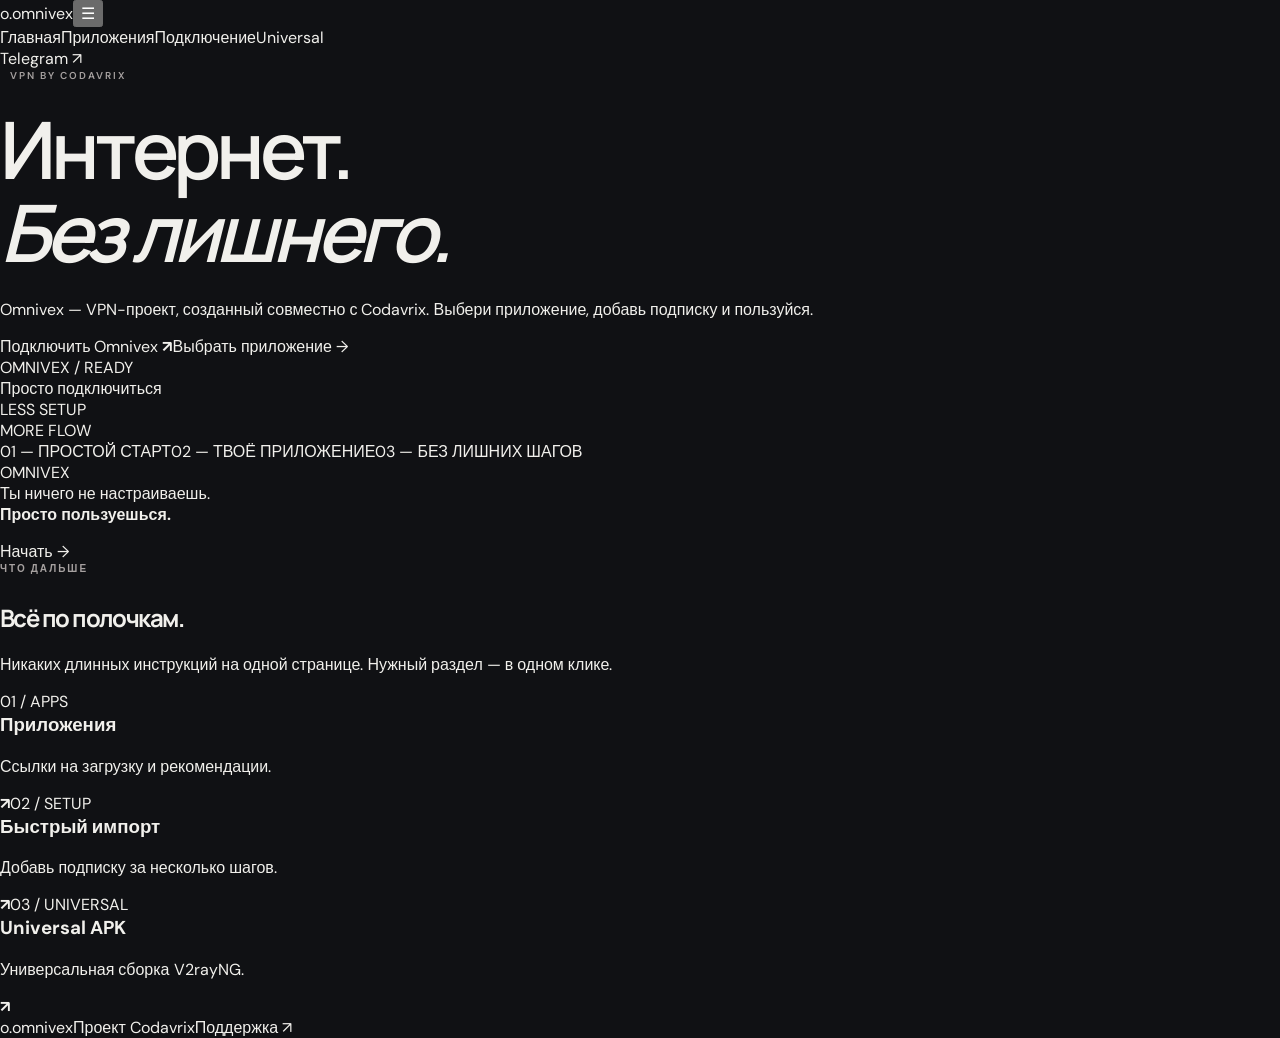
==== index.html @ 31313e41 "Redesign Omnivex as a multi-page website" ====
<!doctype html>
<html lang="ru"><head><meta charset="utf-8"><meta name="viewport" content="width=device-width,initial-scale=1"><meta name="theme-color" content="#f3f1ec"><meta name="description" content="Omnivex VPN — просто подключиться, легко пользоваться."><title>Omnivex</title><link rel="preconnect" href="https://fonts.googleapis.com"><link rel="preconnect" href="https://fonts.gstatic.com" crossorigin><link href="https://fonts.googleapis.com/css2?family=DM+Sans:wght@400;500;600;700&family=Manrope:wght@400;500;600;700;800&display=swap" rel="stylesheet"><link rel="stylesheet" href="style.css"><script src="script.js" defer></script></head><body><header class="header"><a class="brand" href="index.html"><span class="brand-icon">o.</span><span>omni<span>vex</span></span></a><button class="nav-toggle" aria-label="Открыть меню" aria-expanded="false">☰</button><nav class="nav"><a href="index.html">Главная</a><a href="apps.html">Приложения</a><a href="setup.html">Подключение</a><a href="universal.html">Universal</a></nav><a class="nav-telegram" href="https://t.me/OmnivexVPN" target="_blank" rel="noreferrer">Telegram ↗</a></header><main><section class="home-hero wrap"><div class="eyebrow"><span></span> VPN BY CODAVRIX</div><div class="hero-grid"><div><h1>Интернет.<br><em>Без лишнего.</em></h1><p class="lead">Omnivex — VPN-проект, созданный совместно с Codavrix. Выбери приложение, добавь подписку и пользуйся.</p><div class="actions"><a class="btn btn-dark" href="setup.html">Подключить Omnivex <b>↗</b></a><a class="plain-link" href="apps.html">Выбрать приложение →</a></div></div><div class="hero-art"><div class="art-orbit"></div><div class="art-card"><span class="art-label">OMNIVEX / READY</span><div class="art-mark"><i></i><i></i><i></i></div><div class="art-bottom"><span class="live-dot"></span> Просто подключиться</div></div><div class="art-stamp">LESS SETUP<br>MORE FLOW</div></div></div><div class="hero-meta"><span>01 — ПРОСТОЙ СТАРТ</span><span>02 — ТВОЁ ПРИЛОЖЕНИЕ</span><span>03 — БЕЗ ЛИШНИХ ШАГОВ</span></div></section><section class="intro-band"><div class="wrap band-inner"><span>OMNIVEX</span><p>Ты ничего не настраиваешь.<br><strong>Просто пользуешься.</strong></p><a href="setup.html">Начать →</a></div></section><section class="wrap home-sections"><div class="section-top"><div><span class="eyebrow plain">ЧТО ДАЛЬШЕ</span><h2>Всё по полочкам.</h2></div><p>Никаких длинных инструкций на одной странице. Нужный раздел — в одном клике.</p></div><div class="route-grid"><a class="route-card" href="apps.html"><span>01 / APPS</span><h3>Приложения</h3><p>Ссылки на загрузку и рекомендации.</p><b>↗</b></a><a class="route-card" href="setup.html"><span>02 / SETUP</span><h3>Быстрый импорт</h3><p>Добавь подписку за несколько шагов.</p><b>↗</b></a><a class="route-card" href="universal.html"><span>03 / UNIVERSAL</span><h3>Universal APK</h3><p>Универсальная сборка V2rayNG.</p><b>↗</b></a></div></section></main><footer class="footer"><a class="brand" href="index.html"><span class="brand-icon">o.</span><span>omni<span>vex</span></span></a><span>Проект Codavrix</span><a href="https://t.me/OmnivexVPN" target="_blank" rel="noreferrer">Поддержка ↗</a></footer></body></html>
---- style.css ----
:root{color-scheme:dark;--bg:#101114;--surface:#17191e;--surface-2:#1d2026;--text:#f1f0ec;--muted:#92949b;--line:rgba(255,255,255,.11);--accent:#d2b8a1;--accent-2:#b9a18d;--font:'Manrope',sans-serif;--body:'DM Sans',sans-serif}*{box-sizing:border-box}html{scroll-behavior:smooth;scroll-padding-top:100px}body{margin:0;background:var(--bg);color:var(--text);font-family:var(--body);overflow-x:hidden}a{color:inherit;text-decoration:none}button{font:inherit}.ambient{position:absolute;pointer-events:none;border-radius:50%;filter:blur(100px);opacity:.13}.ambient-one{width:420px;height:420px;right:8%;top:120px;background:#9d7963}.ambient-two{width:300px;height:300px;left:-180px;top:900px;background:#77717d}.section-wrap{width:min(1160px,calc(100% - 64px));margin-inline:auto}.site-header{height:88px;width:min(1320px,calc(100% - 64px));margin:auto;display:flex;align-items:center;justify-content:space-between;position:relative;z-index:10}.wordmark{display:inline-flex;align-items:center;gap:11px;font:800 20px var(--font);letter-spacing:-1.2px}.wordmark-light{font-weight:500;color:#a4a5aa}.wordmark-symbol{width:22px;height:22px;display:flex;align-items:center;gap:2px;transform:skew(-18deg)}.wordmark-symbol i{display:block;width:5px;border-radius:5px;background:#d7c1ad}.wordmark-symbol i:nth-child(1){height:10px;opacity:.55}.wordmark-symbol i:nth-child(2){height:17px;opacity:.8}.wordmark-symbol i:nth-child(3){height:22px}.glass-nav{position:absolute;left:50%;transform:translateX(-50%);display:flex;gap:5px;padding:6px;border:1px solid rgba(255,255,255,.12);border-radius:999px;background:rgba(30,31,36,.58);backdrop-filter:blur(22px);-webkit-backdrop-filter:blur(22px);box-shadow:0 8px 30px rgba(0,0,0,.18)}.glass-nav a{padding:10px 16px;color:#b5b5b9;font-size:12px;border-radius:999px;transition:.2s}.glass-nav a:hover{background:rgba(255,255,255,.09);color:#fff}.header-cta{font-size:12px;color:#e5d3c2}.header-cta span{margin-left:8px}.menu-toggle{display:none;background:none;border:0;color:white}.hero{min-height:690px;display:grid;grid-template-columns:1.03fr .97fr;align-items:center;gap:36px;padding-top:45px;padding-bottom:92px}.eyebrow,.section-kicker{font:600 10px var(--body);letter-spacing:2px;color:#a6a1a0}.eyebrow{display:flex;align-items:center;gap:10px;margin-bottom:26px}.status-dot{display:inline-block;width:6px;height:6px;border-radius:50%;background:#c7a98e;box-shadow:0 0 12px rgba(199,169,142,.6)}h1,h2,h3,p{margin-top:0}h1,h2{font-family:var(--font);letter-spacing:-.065em}h1{font-size:clamp(48px,6.2vw,82px);line-height:1.04;font-weight:600;margin-bottom:26px}.period{color:var(--accent)}.muted-heading{color:#777980}.hero-description{max-width:440px;color:#a7a8ad;font-size:15px;line-height:1.8;margin-bottom:32px}.hero-actions{display:flex;align-items:center;gap:25px}.button{min-height:48px;padding:0 21px;display:inline-flex;align-items:center;justify-content:center;gap:22px;border-radius:5px;font-size:12px;font-weight:600;transition:transform .2s,background .2s}.button:hover{transform:translateY(-2px)}.button-primary{background:#d6c1ae;color:#191817}.button-primary:hover{background:#ead7c5}.text-link{font-size:12px;color:#c0c0c2}.text-link span{margin-left:8px;color:#c9aa90}.hero-footnote{margin-top:60px;color:#76777d;font-size:11px}.tiny-mark{color:#c9ad96;margin-right:8px}.hero-visual{height:480px;position:relative;display:flex;align-items:center;justify-content:center}.glass-panel{position:relative;z-index:2;width:min(100%,440px);height:340px;border:1px solid rgba(255,255,255,.19);border-radius:18px;background:linear-gradient(145deg,rgba(255,255,255,.105),rgba(255,255,255,.025) 55%),rgba(29,30,35,.62);backdrop-filter:blur(28px);-webkit-backdrop-filter:blur(28px);box-shadow:0 35px 100px rgba(0,0,0,.35),inset 0 1px rgba(255,255,255,.12);padding:22px 24px}.panel-top,.panel-bottom{display:flex;align-items:center;justify-content:space-between}.panel-label,.panel-index{font:500 9px var(--body);letter-spacing:1.5px;color:#99999f}.panel-menu{color:#999}.connection-core{position:absolute;inset:62px 0 50px;display:flex;align-items:center;justify-content:center}.core-ring{position:absolute;border:1px solid rgba(220,198,177,.17);border-radius:50%}.ring-outer{width:210px;height:210px}.ring-inner{width:148px;height:148px;border-color:rgba(220,198,177,.3)}.core-symbol{width:68px;height:68px;display:flex;align-items:center;justify-content:center;gap:5px;transform:skew(-18deg)}.core-symbol span{width:11px;border-radius:8px;background:#d9c1ab;box-shadow:0 0 25px rgba(217,193,171,.24)}.core-symbol span:nth-child(1){height:25px;opacity:.55}.core-symbol span:nth-child(2){height:43px;opacity:.8}.core-symbol span:nth-child(3){height:58px}.core-caption{position:absolute;bottom:4px;font-size:8px;letter-spacing:2px;color:#777980}.panel-bottom{position:absolute;bottom:21px;left:24px;right:24px;font-size:9px;color:#a5a5aa}.panel-bottom .status-dot{margin-right:7px}.visual-orbit{position:absolute;border:1px solid rgba(214,193,174,.12);border-radius:50%;transform:rotate(-24deg)}.orbit-a{width:490px;height:240px}.orbit-b{width:420px;height:320px;transform:rotate(38deg)}.floating-note{position:absolute;z-index:3;display:flex;align-items:center;gap:11px;padding:12px 15px;border:1px solid rgba(255,255,255,.13);border-radius:9px;background:rgba(32,33,38,.76);backdrop-filter:blur(18px);box-shadow:0 15px 40px rgba(0,0,0,.22)}.note-top{right:-10px;top:70px}.note-bottom{left:-25px;bottom:68px}.note-icon{width:29px;height:29px;border-radius:7px;background:rgba(215,193,173,.15);display:grid;place-items:center;color:#dfc7b2}.note-icon-soft{color:#b5b6bc;background:rgba(255,255,255,.07)}.floating-note b,.floating-note small{display:block}.floating-note b{font-size:10px;font-weight:600}.floating-note small{font-size:9px;color:#85868c;margin-top:4px}.visual-caption{position:absolute;bottom:4px;right:0;color:#55575e;font-size:8px;letter-spacing:2px}.ticker{overflow:hidden;border-block:1px solid var(--line);padding:17px 0;background:rgba(255,255,255,.018)}.ticker-track{width:max-content;display:flex;align-items:center;gap:42px;animation:marquee 36s linear infinite;color:#8e8e94;font-size:9px;letter-spacing:2px}.ticker-track b{color:#c6aa91;font-size:12px}@keyframes marquee{to{transform:translateX(-50%)}}.about{padding-top:125px;padding-bottom:120px}.section-kicker{margin-bottom:28px}.about-content{display:grid;grid-template-columns:1fr 340px;align-items:end;gap:50px;margin-bottom:65px}.about h2,.section-heading h2,.start-intro h2{font-size:clamp(42px,5vw,64px);line-height:1.08;font-weight:550;margin-bottom:0}.about-aside p{font-size:13px;line-height:1.85;color:#a3a4a9;margin-bottom:20px}.under-link{font-size:11px;color:#ddc5b0}.under-link span{margin-left:8px}.principle-line{display:grid;grid-template-columns:70px 1fr 340px;align-items:center;padding:19px 0;border-top:1px solid var(--line)}.principle-line:last-child{border-bottom:1px solid var(--line)}.principle-line span{font-size:10px;color:#777980}.principle-line p{font-size:14px;margin:0}.principle-line small{font-size:11px;color:#777980}.apps-section{padding:100px 0 110px;background:#17191d;border-block:1px solid rgba(255,255,255,.05)}.section-heading{display:flex;justify-content:space-between;align-items:end;margin-bottom:48px}.section-heading h2{font-size:56px}.section-heading>p{max-width:300px;color:#93949a;font-size:12px;line-height:1.8;margin-bottom:5px}.apps-grid{display:grid;grid-template-columns:repeat(6,1fr);gap:12px}.app-item{grid-column:span 2;min-height:170px;padding:19px;border:1px solid rgba(255,255,255,.09);background:rgba(255,255,255,.018);border-radius:8px;position:relative;display:flex;flex-direction:column;justify-content:space-between;transition:.25s}.app-item:hover{border-color:rgba(220,198,177,.42);background:rgba(255,255,255,.04);transform:translateY(-3px)}.app-item:nth-child(4){grid-column:2/span 2}.app-number{font-size:9px;color:#777980}.app-glyph{position:absolute;top:17px;right:18px;width:34px;height:34px;display:grid;place-items:center;border-radius:9px;background:#292b30;font:700 19px var(--font);color:#ddd0c3}.glyph-v{font-size:15px}.glyph-i{font-family:Georgia,serif;font-style:italic}.glyph-t{font-size:15px}.glyph-hd{font-size:16px}.app-info h3{font-size:16px;margin-bottom:5px;font-weight:600}.app-info p{font-size:10px;color:#85868c;margin:0}.app-arrow{position:absolute;right:19px;bottom:18px;color:#bda58f}.apps-note{font-size:10px;color:#6f7178;margin-top:22px}.start-section{display:grid;grid-template-columns:.85fr 1.15fr;gap:100px;padding-top:125px;padding-bottom:130px}.start-intro h2{margin-bottom:20px}.start-intro>p{font-size:12px;color:#96979d;line-height:1.7;margin-bottom:27px}.start-intro .button{margin-top:5px}.steps{border-top:1px solid var(--line)}.step{min-height:125px;display:grid;grid-template-columns:48px 1fr 24px;align-items:center;gap:18px;border-bottom:1px solid var(--line)}.step-count{font-size:10px;color:#c3a78e}.step h3{font-size:15px;font-weight:600;margin-bottom:7px}.step p{font-size:11px;color:#898a90;line-height:1.6;margin:0;max-width:390px}.step-mark{color:#777980;font-size:15px;text-align:right}.final-cta{padding-bottom:90px}.cta-shell{min-height:380px;position:relative;overflow:hidden;border-radius:10px;background:#cbb49f;color:#191817;padding:58px 65px}.cta-shell .section-kicker{color:#5b4d42}.cta-shell h2{position:relative;z-index:1;font-size:clamp(42px,5.5vw,68px);line-height:1.06;margin:0 0 27px}.cta-shell h2 span{color:rgba(25,24,23,.52)}.button-light{background:#17191d;color:#f1eee9}.button-light:hover{background:#2b2d32}.cta-shell>p{position:absolute;right:65px;bottom:75px;font-size:10px;color:#66574b}.cta-telegram{position:absolute;right:65px;bottom:49px;font-size:11px;color:#2b2724}.cta-orb{position:absolute;width:350px;height:350px;border:1px solid rgba(36,31,27,.17);border-radius:50%;right:9%;top:50%;transform:translateY(-50%);box-shadow:0 0 0 35px rgba(36,31,27,.035),0 0 0 70px rgba(36,31,27,.025)}.site-footer{height:100px;display:flex;align-items:center;justify-content:space-between;color:#74767d;font-size:10px}.footer-wordmark{color:#e8e5df;font-size:17px}.footer-wordmark .wordmark-symbol{transform:scale(.8) skew(-18deg)}:focus-visible{outline:2px solid #e1c4a8;outline-offset:4px}@media(max-width:900px){.hero{grid-template-columns:1fr;gap:0;padding-top:80px}.hero-copy{position:relative;z-index:2}.hero-visual{margin-top:10px}.about-content{grid-template-columns:1fr 290px}.start-section{gap:45px}.note-top{right:0}.note-bottom{left:0}}@media(max-width:680px){.section-wrap,.site-header{width:calc(100% - 40px)}.site-header{height:72px}.glass-nav{display:none;position:absolute;top:62px;left:0;right:0;transform:none;flex-direction:column;border-radius:12px;padding:8px;background:rgba(25,26,30,.96)}.glass-nav.is-open{display:flex}.glass-nav a{padding:13px 14px}.header-cta{margin-left:auto;margin-right:18px;font-size:11px}.menu-toggle{display:flex;flex-direction:column;gap:5px;padding:8px}.menu-toggle span{width:20px;height:1px;background:#eee}.hero{padding-top:60px;padding-bottom:55px;min-height:0}.eyebrow{margin-bottom:20px}h1{font-size:clamp(44px,12vw,65px)}.hero-description{font-size:13px}.hero-actions{gap:17px;flex-wrap:wrap}.button{font-size:11px}.hero-footnote{margin-top:38px}.hero-visual{height:370px;margin-top:20px}.glass-panel{height:285px;padding:18px}.connection-core{inset:50px 0 42px}.ring-outer{width:175px;height:175px}.ring-inner{width:125px;height:125px}.panel-bottom{left:18px;right:18px;bottom:17px}.floating-note{padding:9px 10px}.note-top{top:42px;right:-3px}.note-bottom{bottom:38px;left:-3px}.floating-note b{font-size:9px}.floating-note small{font-size:8px}.ticker-track{gap:25px;font-size:8px}.about{padding-top:80px;padding-bottom:80px}.about-content{grid-template-columns:1fr;gap:22px;margin-bottom:40px}.about h2,.section-heading h2,.start-intro h2{font-size:44px}.about-aside{max-width:420px}.principle-line{grid-template-columns:35px 1fr;gap:8px}.principle-line small{grid-column:2;margin-top:5px}.apps-section{padding:75px 0}.section-heading{display:block;margin-bottom:30px}.section-heading>p{margin-top:17px}.apps-grid{grid-template-columns:1fr 1fr;gap:9px}.app-item,.app-item:nth-child(4){grid-column:auto;min-height:150px;padding:14px}.app-item:last-child{grid-column:1/-1;min-height:120px}.app-glyph{top:13px;right:13px;width:30px;height:30px}.app-info h3{font-size:14px}.app-info p{font-size:9px;max-width:120px}.start-section{grid-template-columns:1fr;gap:45px;padding-top:85px;padding-bottom:85px}.step{min-height:115px;grid-template-columns:34px 1fr 18px;gap:10px}.step h3{font-size:14px}.step p{font-size:10px}.final-cta{padding-bottom:55px}.cta-shell{min-height:400px;padding:35px 27px}.cta-shell h2{font-size:44px;margin-top:22px}.cta-orb{width:230px;height:230px;right:-60px;top:52%}.cta-shell>p{left:27px;right:auto;bottom:63px}.cta-telegram{left:27px;right:auto;bottom:38px}.site-footer{height:auto;min-height:100px;gap:12px;flex-wrap:wrap;padding-block:24px}.site-footer>span{font-size:9px}}@media(prefers-reduced-motion:reduce){*,*::before,*::after{scroll-behavior:auto!important;animation-duration:.01ms!important;animation-iteration-count:1!important;transition-duration:.01ms!important}}
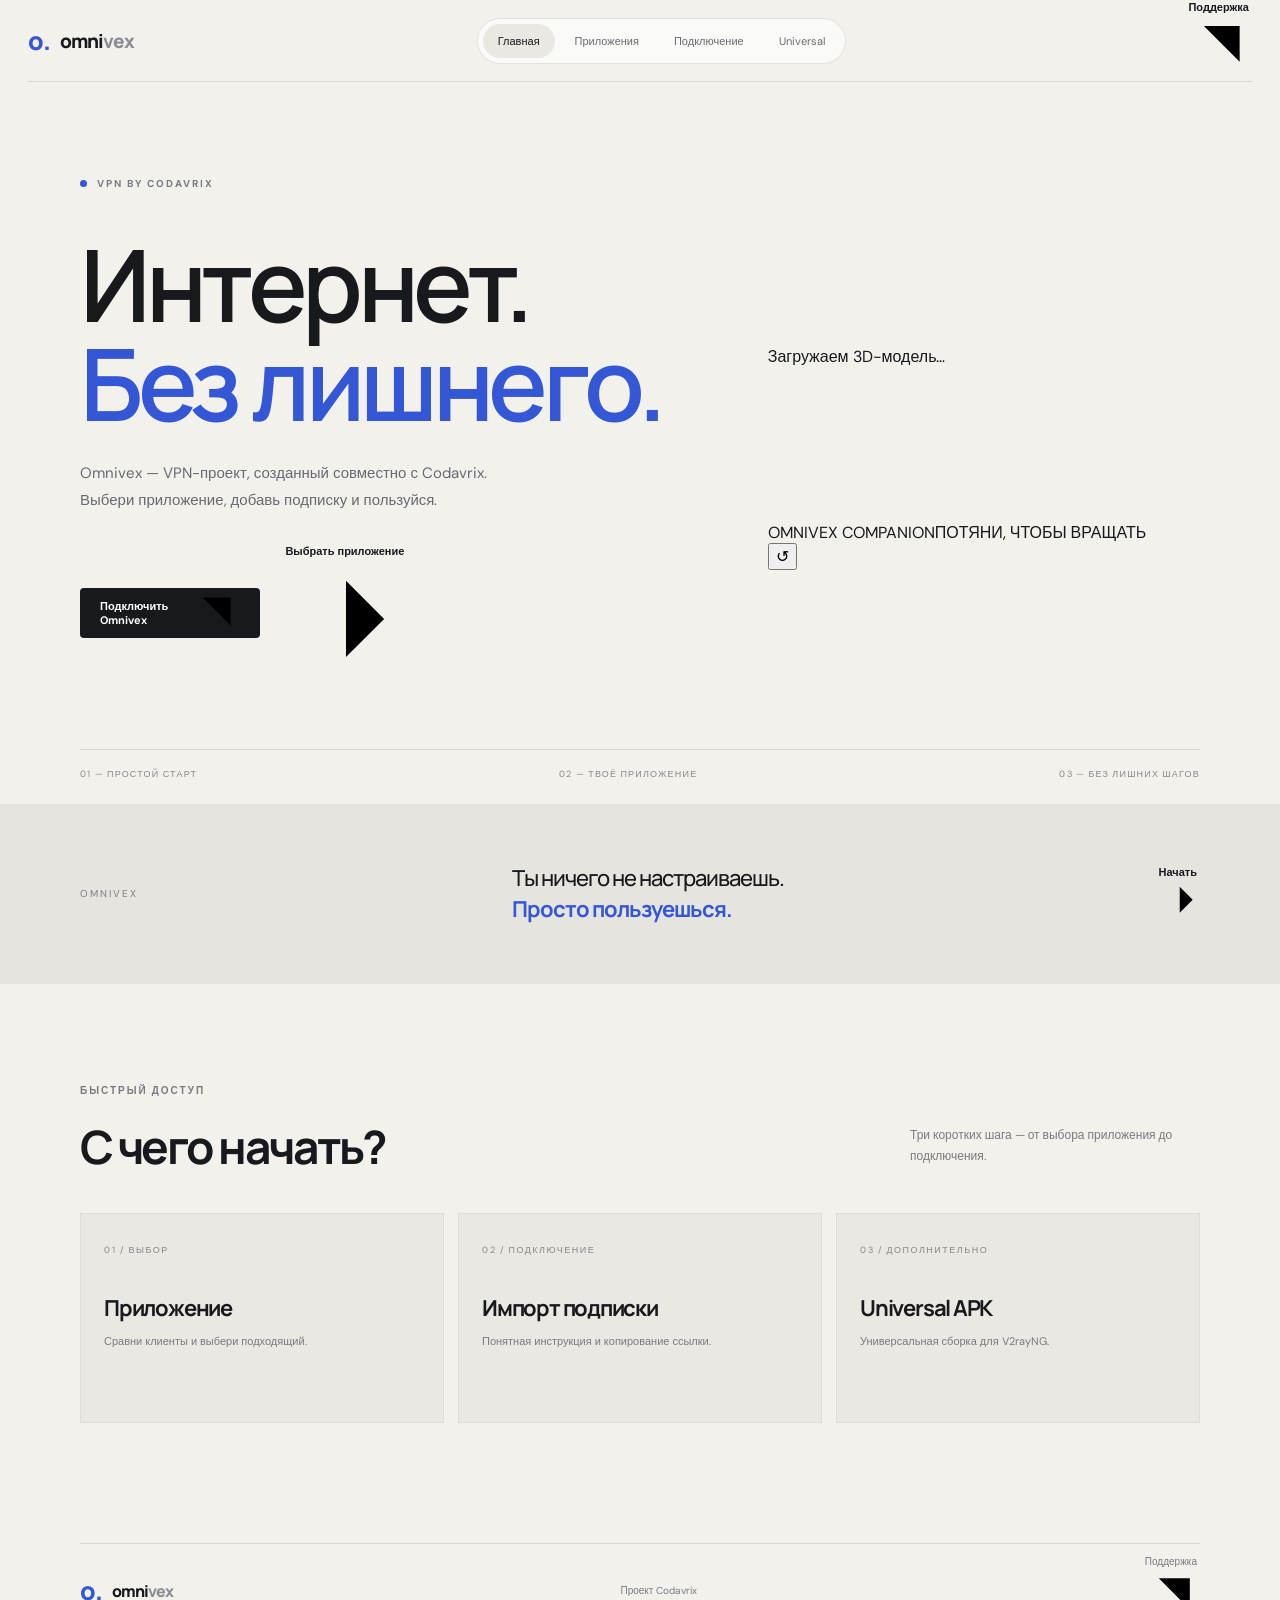
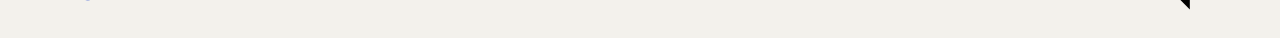
==== commit f3d9d3b8: "Redesign homepage with interactive 3D cat and clearer navigation" ====
--- a/index.html
+++ b/index.html
@@ -1,2 +1,54 @@
 <!doctype html>
-<html lang="ru"><head><meta charset="utf-8"><meta name="viewport" content="width=device-width,initial-scale=1"><meta name="theme-color" content="#f3f1ec"><meta name="description" content="Omnivex VPN — просто подключиться, легко пользоваться."><title>Omnivex</title><link rel="preconnect" href="https://fonts.googleapis.com"><link rel="preconnect" href="https://fonts.gstatic.com" crossorigin><link href="https://fonts.googleapis.com/css2?family=DM+Sans:wght@400;500;600;700&family=Manrope:wght@400;500;600;700;800&display=swap" rel="stylesheet"><link rel="stylesheet" href="style.css"><script src="script.js" defer></script></head><body><header class="header"><a class="brand" href="index.html"><span class="brand-icon">o.</span><span>omni<span>vex</span></span></a><button class="nav-toggle" aria-label="Открыть меню" aria-expanded="false">☰</button><nav class="nav"><a href="index.html">Главная</a><a href="apps.html">Приложения</a><a href="setup.html">Подключение</a><a href="universal.html">Universal</a></nav><a class="nav-telegram" href="https://t.me/OmnivexVPN" target="_blank" rel="noreferrer">Telegram ↗</a></header><main><section class="home-hero wrap"><div class="eyebrow"><span></span> VPN BY CODAVRIX</div><div class="hero-grid"><div><h1>Интернет.<br><em>Без лишнего.</em></h1><p class="lead">Omnivex — VPN-проект, созданный совместно с Codavrix. Выбери приложение, добавь подписку и пользуйся.</p><div class="actions"><a class="btn btn-dark" href="setup.html">Подключить Omnivex <b>↗</b></a><a class="plain-link" href="apps.html">Выбрать приложение →</a></div></div><div class="hero-art"><div class="art-orbit"></div><div class="art-card"><span class="art-label">OMNIVEX / READY</span><div class="art-mark"><i></i><i></i><i></i></div><div class="art-bottom"><span class="live-dot"></span> Просто подключиться</div></div><div class="art-stamp">LESS SETUP<br>MORE FLOW</div></div></div><div class="hero-meta"><span>01 — ПРОСТОЙ СТАРТ</span><span>02 — ТВОЁ ПРИЛОЖЕНИЕ</span><span>03 — БЕЗ ЛИШНИХ ШАГОВ</span></div></section><section class="intro-band"><div class="wrap band-inner"><span>OMNIVEX</span><p>Ты ничего не настраиваешь.<br><strong>Просто пользуешься.</strong></p><a href="setup.html">Начать →</a></div></section><section class="wrap home-sections"><div class="section-top"><div><span class="eyebrow plain">ЧТО ДАЛЬШЕ</span><h2>Всё по полочкам.</h2></div><p>Никаких длинных инструкций на одной странице. Нужный раздел — в одном клике.</p></div><div class="route-grid"><a class="route-card" href="apps.html"><span>01 / APPS</span><h3>Приложения</h3><p>Ссылки на загрузку и рекомендации.</p><b>↗</b></a><a class="route-card" href="setup.html"><span>02 / SETUP</span><h3>Быстрый импорт</h3><p>Добавь подписку за несколько шагов.</p><b>↗</b></a><a class="route-card" href="universal.html"><span>03 / UNIVERSAL</span><h3>Universal APK</h3><p>Универсальная сборка V2rayNG.</p><b>↗</b></a></div></section></main><footer class="footer"><a class="brand" href="index.html"><span class="brand-icon">o.</span><span>omni<span>vex</span></span></a><span>Проект Codavrix</span><a href="https://t.me/OmnivexVPN" target="_blank" rel="noreferrer">Поддержка ↗</a></footer></body></html>+<html lang="ru">
+<head>
+<meta charset="utf-8"><meta name="viewport" content="width=device-width,initial-scale=1">
+<meta name="theme-color" content="#f3f1ec">
+<meta name="description" content="Omnivex VPN — просто подключиться, легко пользоваться.">
+<title>Omnivex — VPN by Codavrix</title>
+<link rel="preconnect" href="https://fonts.googleapis.com"><link rel="preconnect" href="https://fonts.gstatic.com" crossorigin>
+<link href="https://fonts.googleapis.com/css2?family=DM+Sans:wght@400;500;600;700&family=Manrope:wght@400;500;600;700;800&display=swap" rel="stylesheet">
+<link rel="stylesheet" href="style.css">
+<script type="importmap">{"imports":{"three":"https://cdn.jsdelivr.net/npm/three@0.180.0/build/three.module.js","three/addons/":"https://cdn.jsdelivr.net/npm/three@0.180.0/examples/jsm/"}}</script>
+<script src="script.js" defer></script><script type="module" src="cat.js"></script>
+</head>
+<body>
+<header class="header">
+<a class="brand" href="index.html" aria-label="Omnivex — главная"><span class="brand-icon">o.</span><span>omni<span>vex</span></span></a>
+<button class="nav-toggle" aria-label="Открыть меню" aria-expanded="false"><span></span><span></span></button>
+<nav class="nav" aria-label="Основная навигация">
+<a href="index.html" aria-current="page">Главная</a><a href="apps.html">Приложения</a><a href="setup.html">Подключение</a><a href="universal.html">Universal</a>
+</nav>
+<a class="nav-telegram" href="https://t.me/OmnivexVPN" target="_blank" rel="noreferrer">Поддержка <svg viewBox="0 0 16 16" aria-hidden="true"><path d="M3 13 13 3M4 3h9v9"/></svg></a>
+</header>
+<main>
+<section class="home-hero wrap">
+<div class="eyebrow"><span></span> VPN BY CODAVRIX</div>
+<div class="hero-grid">
+<div class="hero-copy">
+<h1>Интернет.<br><em>Без лишнего.</em></h1>
+<p class="lead">Omnivex — VPN-проект, созданный совместно с Codavrix. Выбери приложение, добавь подписку и пользуйся.</p>
+<div class="actions"><a class="btn btn-dark" href="setup.html">Подключить Omnivex <svg viewBox="0 0 16 16" aria-hidden="true"><path d="M3 13 13 3M4 3h9v9"/></svg></a><a class="plain-link" href="apps.html">Выбрать приложение <svg viewBox="0 0 16 16" aria-hidden="true"><path d="M2 8h11M8 3l5 5-5 5"/></svg></a></div>
+</div>
+<div class="hero-art">
+<div class="cat-stage" id="cat-stage" aria-label="Интерактивная 3D-модель чёрного кота">
+<div class="cat-loading" id="cat-loading">Загружаем 3D-модель…</div>
+<canvas id="cat-canvas"></canvas>
+<div class="cat-caption"><span>OMNIVEX COMPANION</span><span>ПОТЯНИ, ЧТОБЫ ВРАЩАТЬ</span></div>
+<button class="cat-reset" id="cat-reset" type="button" aria-label="Вернуть исходный ракурс" title="Сбросить ракурс">↺</button>
+</div>
+</div>
+</div>
+<div class="hero-meta"><span>01 — ПРОСТОЙ СТАРТ</span><span>02 — ТВОЁ ПРИЛОЖЕНИЕ</span><span>03 — БЕЗ ЛИШНИХ ШАГОВ</span></div>
+</section>
+<section class="intro-band"><div class="wrap band-inner"><span>OMNIVEX</span><p>Ты ничего не настраиваешь.<br><strong>Просто пользуешься.</strong></p><a href="setup.html">Начать <svg viewBox="0 0 16 16" aria-hidden="true"><path d="M2 8h11M8 3l5 5-5 5"/></svg></a></div></section>
+<section class="wrap home-sections">
+<div class="section-top"><div><span class="eyebrow plain">БЫСТРЫЙ ДОСТУП</span><h2>С чего начать?</h2></div><p>Три коротких шага — от выбора приложения до подключения.</p></div>
+<div class="route-grid">
+<a class="route-card" href="apps.html"><span>01 / ВЫБОР</span><h3>Приложение</h3><p>Сравни клиенты и выбери подходящий.</p><b><svg viewBox="0 0 16 16" aria-hidden="true"><path d="M3 13 13 3M4 3h9v9"/></svg></b></a>
+<a class="route-card" href="setup.html"><span>02 / ПОДКЛЮЧЕНИЕ</span><h3>Импорт подписки</h3><p>Понятная инструкция и копирование ссылки.</p><b><svg viewBox="0 0 16 16" aria-hidden="true"><path d="M3 13 13 3M4 3h9v9"/></svg></b></a>
+<a class="route-card" href="universal.html"><span>03 / ДОПОЛНИТЕЛЬНО</span><h3>Universal APK</h3><p>Универсальная сборка для V2rayNG.</p><b><svg viewBox="0 0 16 16" aria-hidden="true"><path d="M3 13 13 3M4 3h9v9"/></svg></b></a>
+</div>
+</section>
+</main>
+<footer class="footer"><a class="brand" href="index.html"><span class="brand-icon">o.</span><span>omni<span>vex</span></span></a><span>Проект Codavrix</span><a href="https://t.me/OmnivexVPN" target="_blank" rel="noreferrer">Поддержка <svg viewBox="0 0 16 16" aria-hidden="true"><path d="M3 13 13 3M4 3h9v9"/></svg></a></footer>
+</body></html>
--- a/style.css
+++ b/style.css
@@ -1 +1 @@
-:root{color-scheme:dark;--bg:#101114;--surface:#17191e;--surface-2:#1d2026;--text:#f1f0ec;--muted:#92949b;--line:rgba(255,255,255,.11);--accent:#d2b8a1;--accent-2:#b9a18d;--font:'Manrope',sans-serif;--body:'DM Sans',sans-serif}*{box-sizing:border-box}html{scroll-behavior:smooth;scroll-padding-top:100px}body{margin:0;background:var(--bg);color:var(--text);font-family:var(--body);overflow-x:hidden}a{color:inherit;text-decoration:none}button{font:inherit}.ambient{position:absolute;pointer-events:none;border-radius:50%;filter:blur(100px);opacity:.13}.ambient-one{width:420px;height:420px;right:8%;top:120px;background:#9d7963}.ambient-two{width:300px;height:300px;left:-180px;top:900px;background:#77717d}.section-wrap{width:min(1160px,calc(100% - 64px));margin-inline:auto}.site-header{height:88px;width:min(1320px,calc(100% - 64px));margin:auto;display:flex;align-items:center;justify-content:space-between;position:relative;z-index:10}.wordmark{display:inline-flex;align-items:center;gap:11px;font:800 20px var(--font);letter-spacing:-1.2px}.wordmark-light{font-weight:500;color:#a4a5aa}.wordmark-symbol{width:22px;height:22px;display:flex;align-items:center;gap:2px;transform:skew(-18deg)}.wordmark-symbol i{display:block;width:5px;border-radius:5px;background:#d7c1ad}.wordmark-symbol i:nth-child(1){height:10px;opacity:.55}.wordmark-symbol i:nth-child(2){height:17px;opacity:.8}.wordmark-symbol i:nth-child(3){height:22px}.glass-nav{position:absolute;left:50%;transform:translateX(-50%);display:flex;gap:5px;padding:6px;border:1px solid rgba(255,255,255,.12);border-radius:999px;background:rgba(30,31,36,.58);backdrop-filter:blur(22px);-webkit-backdrop-filter:blur(22px);box-shadow:0 8px 30px rgba(0,0,0,.18)}.glass-nav a{padding:10px 16px;color:#b5b5b9;font-size:12px;border-radius:999px;transition:.2s}.glass-nav a:hover{background:rgba(255,255,255,.09);color:#fff}.header-cta{font-size:12px;color:#e5d3c2}.header-cta span{margin-left:8px}.menu-toggle{display:none;background:none;border:0;color:white}.hero{min-height:690px;display:grid;grid-template-columns:1.03fr .97fr;align-items:center;gap:36px;padding-top:45px;padding-bottom:92px}.eyebrow,.section-kicker{font:600 10px var(--body);letter-spacing:2px;color:#a6a1a0}.eyebrow{display:flex;align-items:center;gap:10px;margin-bottom:26px}.status-dot{display:inline-block;width:6px;height:6px;border-radius:50%;background:#c7a98e;box-shadow:0 0 12px rgba(199,169,142,.6)}h1,h2,h3,p{margin-top:0}h1,h2{font-family:var(--font);letter-spacing:-.065em}h1{font-size:clamp(48px,6.2vw,82px);line-height:1.04;font-weight:600;margin-bottom:26px}.period{color:var(--accent)}.muted-heading{color:#777980}.hero-description{max-width:440px;color:#a7a8ad;font-size:15px;line-height:1.8;margin-bottom:32px}.hero-actions{display:flex;align-items:center;gap:25px}.button{min-height:48px;padding:0 21px;display:inline-flex;align-items:center;justify-content:center;gap:22px;border-radius:5px;font-size:12px;font-weight:600;transition:transform .2s,background .2s}.button:hover{transform:translateY(-2px)}.button-primary{background:#d6c1ae;color:#191817}.button-primary:hover{background:#ead7c5}.text-link{font-size:12px;color:#c0c0c2}.text-link span{margin-left:8px;color:#c9aa90}.hero-footnote{margin-top:60px;color:#76777d;font-size:11px}.tiny-mark{color:#c9ad96;margin-right:8px}.hero-visual{height:480px;position:relative;display:flex;align-items:center;justify-content:center}.glass-panel{position:relative;z-index:2;width:min(100%,440px);height:340px;border:1px solid rgba(255,255,255,.19);border-radius:18px;background:linear-gradient(145deg,rgba(255,255,255,.105),rgba(255,255,255,.025) 55%),rgba(29,30,35,.62);backdrop-filter:blur(28px);-webkit-backdrop-filter:blur(28px);box-shadow:0 35px 100px rgba(0,0,0,.35),inset 0 1px rgba(255,255,255,.12);padding:22px 24px}.panel-top,.panel-bottom{display:flex;align-items:center;justify-content:space-between}.panel-label,.panel-index{font:500 9px var(--body);letter-spacing:1.5px;color:#99999f}.panel-menu{color:#999}.connection-core{position:absolute;inset:62px 0 50px;display:flex;align-items:center;justify-content:center}.core-ring{position:absolute;border:1px solid rgba(220,198,177,.17);border-radius:50%}.ring-outer{width:210px;height:210px}.ring-inner{width:148px;height:148px;border-color:rgba(220,198,177,.3)}.core-symbol{width:68px;height:68px;display:flex;align-items:center;justify-content:center;gap:5px;transform:skew(-18deg)}.core-symbol span{width:11px;border-radius:8px;background:#d9c1ab;box-shadow:0 0 25px rgba(217,193,171,.24)}.core-symbol span:nth-child(1){height:25px;opacity:.55}.core-symbol span:nth-child(2){height:43px;opacity:.8}.core-symbol span:nth-child(3){height:58px}.core-caption{position:absolute;bottom:4px;font-size:8px;letter-spacing:2px;color:#777980}.panel-bottom{position:absolute;bottom:21px;left:24px;right:24px;font-size:9px;color:#a5a5aa}.panel-bottom .status-dot{margin-right:7px}.visual-orbit{position:absolute;border:1px solid rgba(214,193,174,.12);border-radius:50%;transform:rotate(-24deg)}.orbit-a{width:490px;height:240px}.orbit-b{width:420px;height:320px;transform:rotate(38deg)}.floating-note{position:absolute;z-index:3;display:flex;align-items:center;gap:11px;padding:12px 15px;border:1px solid rgba(255,255,255,.13);border-radius:9px;background:rgba(32,33,38,.76);backdrop-filter:blur(18px);box-shadow:0 15px 40px rgba(0,0,0,.22)}.note-top{right:-10px;top:70px}.note-bottom{left:-25px;bottom:68px}.note-icon{width:29px;height:29px;border-radius:7px;background:rgba(215,193,173,.15);display:grid;place-items:center;color:#dfc7b2}.note-icon-soft{color:#b5b6bc;background:rgba(255,255,255,.07)}.floating-note b,.floating-note small{display:block}.floating-note b{font-size:10px;font-weight:600}.floating-note small{font-size:9px;color:#85868c;margin-top:4px}.visual-caption{position:absolute;bottom:4px;right:0;color:#55575e;font-size:8px;letter-spacing:2px}.ticker{overflow:hidden;border-block:1px solid var(--line);padding:17px 0;background:rgba(255,255,255,.018)}.ticker-track{width:max-content;display:flex;align-items:center;gap:42px;animation:marquee 36s linear infinite;color:#8e8e94;font-size:9px;letter-spacing:2px}.ticker-track b{color:#c6aa91;font-size:12px}@keyframes marquee{to{transform:translateX(-50%)}}.about{padding-top:125px;padding-bottom:120px}.section-kicker{margin-bottom:28px}.about-content{display:grid;grid-template-columns:1fr 340px;align-items:end;gap:50px;margin-bottom:65px}.about h2,.section-heading h2,.start-intro h2{font-size:clamp(42px,5vw,64px);line-height:1.08;font-weight:550;margin-bottom:0}.about-aside p{font-size:13px;line-height:1.85;color:#a3a4a9;margin-bottom:20px}.under-link{font-size:11px;color:#ddc5b0}.under-link span{margin-left:8px}.principle-line{display:grid;grid-template-columns:70px 1fr 340px;align-items:center;padding:19px 0;border-top:1px solid var(--line)}.principle-line:last-child{border-bottom:1px solid var(--line)}.principle-line span{font-size:10px;color:#777980}.principle-line p{font-size:14px;margin:0}.principle-line small{font-size:11px;color:#777980}.apps-section{padding:100px 0 110px;background:#17191d;border-block:1px solid rgba(255,255,255,.05)}.section-heading{display:flex;justify-content:space-between;align-items:end;margin-bottom:48px}.section-heading h2{font-size:56px}.section-heading>p{max-width:300px;color:#93949a;font-size:12px;line-height:1.8;margin-bottom:5px}.apps-grid{display:grid;grid-template-columns:repeat(6,1fr);gap:12px}.app-item{grid-column:span 2;min-height:170px;padding:19px;border:1px solid rgba(255,255,255,.09);background:rgba(255,255,255,.018);border-radius:8px;position:relative;display:flex;flex-direction:column;justify-content:space-between;transition:.25s}.app-item:hover{border-color:rgba(220,198,177,.42);background:rgba(255,255,255,.04);transform:translateY(-3px)}.app-item:nth-child(4){grid-column:2/span 2}.app-number{font-size:9px;color:#777980}.app-glyph{position:absolute;top:17px;right:18px;width:34px;height:34px;display:grid;place-items:center;border-radius:9px;background:#292b30;font:700 19px var(--font);color:#ddd0c3}.glyph-v{font-size:15px}.glyph-i{font-family:Georgia,serif;font-style:italic}.glyph-t{font-size:15px}.glyph-hd{font-size:16px}.app-info h3{font-size:16px;margin-bottom:5px;font-weight:600}.app-info p{font-size:10px;color:#85868c;margin:0}.app-arrow{position:absolute;right:19px;bottom:18px;color:#bda58f}.apps-note{font-size:10px;color:#6f7178;margin-top:22px}.start-section{display:grid;grid-template-columns:.85fr 1.15fr;gap:100px;padding-top:125px;padding-bottom:130px}.start-intro h2{margin-bottom:20px}.start-intro>p{font-size:12px;color:#96979d;line-height:1.7;margin-bottom:27px}.start-intro .button{margin-top:5px}.steps{border-top:1px solid var(--line)}.step{min-height:125px;display:grid;grid-template-columns:48px 1fr 24px;align-items:center;gap:18px;border-bottom:1px solid var(--line)}.step-count{font-size:10px;color:#c3a78e}.step h3{font-size:15px;font-weight:600;margin-bottom:7px}.step p{font-size:11px;color:#898a90;line-height:1.6;margin:0;max-width:390px}.step-mark{color:#777980;font-size:15px;text-align:right}.final-cta{padding-bottom:90px}.cta-shell{min-height:380px;position:relative;overflow:hidden;border-radius:10px;background:#cbb49f;color:#191817;padding:58px 65px}.cta-shell .section-kicker{color:#5b4d42}.cta-shell h2{position:relative;z-index:1;font-size:clamp(42px,5.5vw,68px);line-height:1.06;margin:0 0 27px}.cta-shell h2 span{color:rgba(25,24,23,.52)}.button-light{background:#17191d;color:#f1eee9}.button-light:hover{background:#2b2d32}.cta-shell>p{position:absolute;right:65px;bottom:75px;font-size:10px;color:#66574b}.cta-telegram{position:absolute;right:65px;bottom:49px;font-size:11px;color:#2b2724}.cta-orb{position:absolute;width:350px;height:350px;border:1px solid rgba(36,31,27,.17);border-radius:50%;right:9%;top:50%;transform:translateY(-50%);box-shadow:0 0 0 35px rgba(36,31,27,.035),0 0 0 70px rgba(36,31,27,.025)}.site-footer{height:100px;display:flex;align-items:center;justify-content:space-between;color:#74767d;font-size:10px}.footer-wordmark{color:#e8e5df;font-size:17px}.footer-wordmark .wordmark-symbol{transform:scale(.8) skew(-18deg)}:focus-visible{outline:2px solid #e1c4a8;outline-offset:4px}@media(max-width:900px){.hero{grid-template-columns:1fr;gap:0;padding-top:80px}.hero-copy{position:relative;z-index:2}.hero-visual{margin-top:10px}.about-content{grid-template-columns:1fr 290px}.start-section{gap:45px}.note-top{right:0}.note-bottom{left:0}}@media(max-width:680px){.section-wrap,.site-header{width:calc(100% - 40px)}.site-header{height:72px}.glass-nav{display:none;position:absolute;top:62px;left:0;right:0;transform:none;flex-direction:column;border-radius:12px;padding:8px;background:rgba(25,26,30,.96)}.glass-nav.is-open{display:flex}.glass-nav a{padding:13px 14px}.header-cta{margin-left:auto;margin-right:18px;font-size:11px}.menu-toggle{display:flex;flex-direction:column;gap:5px;padding:8px}.menu-toggle span{width:20px;height:1px;background:#eee}.hero{padding-top:60px;padding-bottom:55px;min-height:0}.eyebrow{margin-bottom:20px}h1{font-size:clamp(44px,12vw,65px)}.hero-description{font-size:13px}.hero-actions{gap:17px;flex-wrap:wrap}.button{font-size:11px}.hero-footnote{margin-top:38px}.hero-visual{height:370px;margin-top:20px}.glass-panel{height:285px;padding:18px}.connection-core{inset:50px 0 42px}.ring-outer{width:175px;height:175px}.ring-inner{width:125px;height:125px}.panel-bottom{left:18px;right:18px;bottom:17px}.floating-note{padding:9px 10px}.note-top{top:42px;right:-3px}.note-bottom{bottom:38px;left:-3px}.floating-note b{font-size:9px}.floating-note small{font-size:8px}.ticker-track{gap:25px;font-size:8px}.about{padding-top:80px;padding-bottom:80px}.about-content{grid-template-columns:1fr;gap:22px;margin-bottom:40px}.about h2,.section-heading h2,.start-intro h2{font-size:44px}.about-aside{max-width:420px}.principle-line{grid-template-columns:35px 1fr;gap:8px}.principle-line small{grid-column:2;margin-top:5px}.apps-section{padding:75px 0}.section-heading{display:block;margin-bottom:30px}.section-heading>p{margin-top:17px}.apps-grid{grid-template-columns:1fr 1fr;gap:9px}.app-item,.app-item:nth-child(4){grid-column:auto;min-height:150px;padding:14px}.app-item:last-child{grid-column:1/-1;min-height:120px}.app-glyph{top:13px;right:13px;width:30px;height:30px}.app-info h3{font-size:14px}.app-info p{font-size:9px;max-width:120px}.start-section{grid-template-columns:1fr;gap:45px;padding-top:85px;padding-bottom:85px}.step{min-height:115px;grid-template-columns:34px 1fr 18px;gap:10px}.step h3{font-size:14px}.step p{font-size:10px}.final-cta{padding-bottom:55px}.cta-shell{min-height:400px;padding:35px 27px}.cta-shell h2{font-size:44px;margin-top:22px}.cta-orb{width:230px;height:230px;right:-60px;top:52%}.cta-shell>p{left:27px;right:auto;bottom:63px}.cta-telegram{left:27px;right:auto;bottom:38px}.site-footer{height:auto;min-height:100px;gap:12px;flex-wrap:wrap;padding-block:24px}.site-footer>span{font-size:9px}}@media(prefers-reduced-motion:reduce){*,*::before,*::after{scroll-behavior:auto!important;animation-duration:.01ms!important;animation-iteration-count:1!important;transition-duration:.01ms!important}}+:root{--paper:#f3f1ec;--ink:#17191d;--muted:#777a80;--line:#d9d7d1;--accent:#3457d5;--font:'Manrope',sans-serif;--body:'DM Sans',sans-serif}*{box-sizing:border-box}body{margin:0;background:var(--paper);color:var(--ink);font-family:var(--body)}a{color:inherit;text-decoration:none}button{font:inherit}.wrap,.footer{width:min(1120px,calc(100% - 56px));margin:auto}.header{height:82px;width:min(1320px,calc(100% - 56px));margin:auto;display:flex;align-items:center;justify-content:space-between;border-bottom:1px solid var(--line);position:relative;z-index:5}.brand{display:flex;align-items:center;gap:10px;font:800 19px var(--font);letter-spacing:-1px}.brand>span:last-child>span{color:#8a8d94}.brand-icon{font-size:25px;color:var(--accent)}.nav{display:flex;gap:5px;padding:5px;border:1px solid #17191d1a;border-radius:99px;background:#ffffff9c;backdrop-filter:blur(18px)}.nav a{padding:10px 15px;font-size:11px;color:#686b72;border-radius:99px}.nav a:hover,.nav a[aria-current=page]{background:#e9e8e3;color:#16181c}.nav-telegram,.plain-link{font-size:11px;font-weight:700}.nav-toggle{display:none}.home-hero{padding-top:95px}.eyebrow{font-size:10px;letter-spacing:2px;font-weight:700;color:#777a80;display:flex;align-items:center;gap:10px}.eyebrow>span{width:7px;height:7px;background:var(--accent);border-radius:50%}.hero-grid{display:grid;grid-template-columns:1.1fr .9fr;align-items:center;gap:40px;padding:44px 0 66px}h1,h2,h3{font-family:var(--font);letter-spacing:-.055em}h1{font-size:clamp(58px,8vw,100px);line-height:.99;margin:0 0 28px;font-weight:600}h1 em{font-style:normal;color:var(--accent)}.lead{max-width:460px;font-size:15px;line-height:1.8;color:#666a71}.actions{display:flex;align-items:center;gap:25px;margin-top:30px}.btn{display:inline-flex;align-items:center;justify-content:center;gap:22px;padding:0 20px;min-height:48px;border-radius:4px;font-size:11px;font-weight:700;transition:.2s}.btn:hover{transform:translateY(-2px)}.btn-dark{background:var(--ink);color:white}.btn-dark:hover{background:var(--accent)}.btn-outline{border:1px solid var(--line)}.hero-art{height:380px;display:grid;place-items:center;position:relative}.art-orbit{position:absolute;width:340px;height:340px;border:1px solid #d7d4cc;border-radius:50%;box-shadow:0 0 0 35px #d7d4cc40,0 0 0 70px #d7d4cc26}.art-card{width:300px;height:245px;background:#20232b;color:#f5f3ee;border-radius:8px;position:relative;padding:22px;box-shadow:0 30px 70px #191b2033;display:flex;flex-direction:column;justify-content:space-between;z-index:1}.art-label,.art-bottom{font-size:9px;letter-spacing:1.5px}.art-label{color:#aeb1b8}.art-bottom{letter-spacing:0}.live-dot{display:inline-block;width:7px;height:7px;border-radius:50%;background:#9fb0ff;margin-right:8px}.art-mark{display:flex;justify-content:center;align-items:center;gap:9px;transform:skew(-16deg)}.art-mark i{width:19px;border-radius:10px;background:#a9b8ff}.art-mark i:nth-child(1){height:44px;opacity:.5}.art-mark i:nth-child(2){height:78px;opacity:.75}.art-mark i:nth-child(3){height:112px}.art-stamp{position:absolute;z-index:2;right:0;bottom:28px;background:var(--accent);color:white;padding:13px 16px;font-size:9px;line-height:1.6;letter-spacing:1.5px;transform:rotate(-5deg)}.hero-meta{display:flex;justify-content:space-between;border-top:1px solid var(--line);padding:18px 0 24px;color:#85878d;font-size:9px;letter-spacing:1.2px}.intro-band{background:#e6e4de}.band-inner{min-height:180px;display:flex;align-items:center;justify-content:space-between;gap:25px}.band-inner>span{font-size:10px;letter-spacing:2px;color:#7b7d83}.band-inner p{font:500 22px/1.4 var(--font);letter-spacing:-1px}.band-inner strong{color:var(--accent)}.band-inner>a{font-size:11px;font-weight:700}.home-sections{padding:100px 0 120px}.section-top{display:flex;align-items:end;justify-content:space-between;margin-bottom:35px}.eyebrow.plain{display:block;margin-bottom:18px}.section-top h2{font-size:46px;margin:0}.section-top>p{max-width:290px;color:#777a80;font-size:12px;line-height:1.7}.route-grid{display:grid;grid-template-columns:repeat(3,1fr);gap:14px}.route-card{min-height:210px;background:#eae8e2;padding:23px;position:relative;border:1px solid #dfddd6;transition:.2s}.route-card:hover{background:white;transform:translateY(-3px)}.route-card>span{font-size:9px;letter-spacing:1.5px;color:#85878d}.route-card h3{font-size:22px;margin:35px 0 8px}.route-card p{font-size:11px;color:#777a80}.route-card>b{position:absolute;right:22px;bottom:22px;color:var(--accent)}.footer{min-height:95px;border-top:1px solid var(--line);display:flex;align-items:center;justify-content:space-between;color:#777a80;font-size:10px}.footer .brand{color:var(--ink);font-size:16px}.subpage{padding-top:82px;padding-bottom:120px}.page-title{font-size:clamp(54px,7vw,82px);margin:28px 0 20px}.page-lead{max-width:570px;color:#70737a;font-size:14px;line-height:1.8;margin-bottom:55px}.app-list{border-top:1px solid var(--line)}.app-row{min-height:142px;border-bottom:1px solid var(--line);display:grid;grid-template-columns:45px 56px minmax(200px,1fr) 130px 120px;align-items:center;gap:20px;padding:20px 12px}.app-row:hover{background:#ffffff70}.app-id{font-size:10px;color:#999ba0}.app-monogram{width:46px;height:46px;background:#e5e3dd;border-radius:9px;display:grid;place-items:center;font:700 21px var(--font);color:var(--accent)}.app-desc h2{font-size:20px;margin:4px 0}.app-desc p{font-size:11px;color:#777a80;margin:0}.tag{font-size:8px;letter-spacing:1.4px;font-weight:700;color:var(--accent)}.app-download,.app-use{font-size:10px;font-weight:700}.app-download{color:var(--accent)}.app-use{color:#777a80}.note-box{margin-top:30px;padding:18px 20px;background:#e8e6e0;color:#70737a;font-size:11px;line-height:1.7}.note-box a{color:var(--accent);text-decoration:underline}.quick-panel{background:#e9e7e1;border:1px solid #dddbd4;padding:30px}.quick-head,.quick-download{display:flex;justify-content:space-between;align-items:center}.quick-head,.step-label{font-size:9px;letter-spacing:1.4px;color:#777a80;font-weight:700}.quick-counter{color:var(--accent)}.choice-row{display:flex;gap:8px;flex-wrap:wrap;margin:20px 0 34px}.choice{border:1px solid #d5d3cc;background:transparent;padding:12px 18px;border-radius:3px;font-size:11px;cursor:pointer}.choice.active,.choice:hover{background:var(--ink);color:white;border-color:var(--ink)}.quick-download{padding:25px 0;border-top:1px solid #d5d3cc;border-bottom:1px solid #d5d3cc}.quick-download h2,.quick-import h2{font-size:24px;margin:8px 0 0}.quick-import{padding-top:28px}.quick-import>div:first-child p{font-size:12px;color:#70737a;max-width:540px;line-height:1.7;margin:10px 0 22px}.copy-line{display:flex;max-width:580px;margin-top:25px;border:1px solid #d1cfc8;background:#f7f6f2}.copy-line code{padding:15px;flex:1;overflow-wrap:anywhere;font-size:11px;color:#555861}.copy-line button{border:0;background:var(--ink);color:white;padding:0 18px;font-size:10px;cursor:pointer}.copy-status{font-size:10px;color:var(--accent);min-height:15px}.help-line{margin-top:30px;display:flex;justify-content:space-between;font-size:11px;color:#777a80}.help-line a{color:var(--accent);font-weight:700}.universal-panel{display:grid;grid-template-columns:.8fr 1.2fr;gap:50px;align-items:center;background:#e9e7e1;padding:45px;margin-top:20px}.universal-visual{height:260px;background:#20232b;display:grid;place-items:center;position:relative;overflow:hidden;color:white;font:700 48px var(--font)}.universal-ring{position:absolute;width:190px;height:190px;border:1px solid #69718e;border-radius:50%;box-shadow:0 0 0 28px #a9b8ff14,0 0 0 56px #a9b8ff0d}.universal-visual span{position:relative}.universal-copy h2{font-size:32px;margin:12px 0}.universal-copy p{font-size:12px;line-height:1.8;color:#6e7178;margin-bottom:23px}.universal-copy .plain-link{display:block;margin:18px 0}.universal-copy small{display:block;color:#888a90;font-size:9px;line-height:1.6;max-width:430px}@media(max-width:760px){.wrap,.footer{width:calc(100% - 36px)}.header{width:calc(100% - 36px);height:70px}.nav-toggle{display:block;order:3;border:0;background:none;font-size:19px}.nav-telegram{margin-left:auto;margin-right:18px}.nav{display:none;position:absolute;top:62px;left:0;right:0;flex-direction:column;border-radius:8px;background:#f8f7f3;padding:8px;box-shadow:0 15px 35px #0001}.nav.open{display:flex}.nav a{padding:13px}.home-hero{padding-top:65px}.hero-grid{grid-template-columns:1fr;padding-top:32px;gap:10px}.hero-grid h1{font-size:clamp(54px,14vw,78px)}.hero-art{height:300px}.art-card{width:260px;height:210px}.art-orbit{width:260px;height:260px}.art-stamp{right:3px;bottom:14px}.hero-meta{gap:15px;flex-wrap:wrap;font-size:8px}.band-inner{padding:25px 0;min-height:150px;flex-wrap:wrap}.band-inner p{font-size:19px;flex:1}.band-inner>span{width:100%}.home-sections{padding:70px 0}.section-top{display:block}.section-top h2{font-size:38px}.section-top>p{margin-top:14px}.route-grid{grid-template-columns:1fr}.route-card{min-height:165px}.footer{min-height:100px;gap:12px;flex-wrap:wrap;padding:20px 0}.subpage{padding-top:60px;padding-bottom:80px}.page-title{font-size:clamp(48px,13vw,68px)}.page-lead{margin-bottom:35px}.app-row{grid-template-columns:28px 42px 1fr;gap:12px;min-height:130px}.app-monogram{width:40px;height:40px}.app-desc h2{font-size:17px}.app-download,.app-use{grid-column:3}.app-download{margin-top:3px}.app-use{margin-top:-8px}.quick-panel{padding:20px 16px}.quick-download{gap:15px;align-items:flex-start;flex-direction:column}.quick-download h2,.quick-import h2{font-size:21px}.copy-line code{font-size:9px;padding:13px 9px}.copy-line button{padding:0 10px}.universal-panel{grid-template-columns:1fr;padding:20px;gap:25px}.universal-visual{height:190px}.universal-copy h2{font-size:27px}.help-line{gap:15px;flex-wrap:wrap}}@media(prefers-reduced-motion:reduce){*,*::before,*::after{scroll-behavior:auto!important;transition:none!important}}
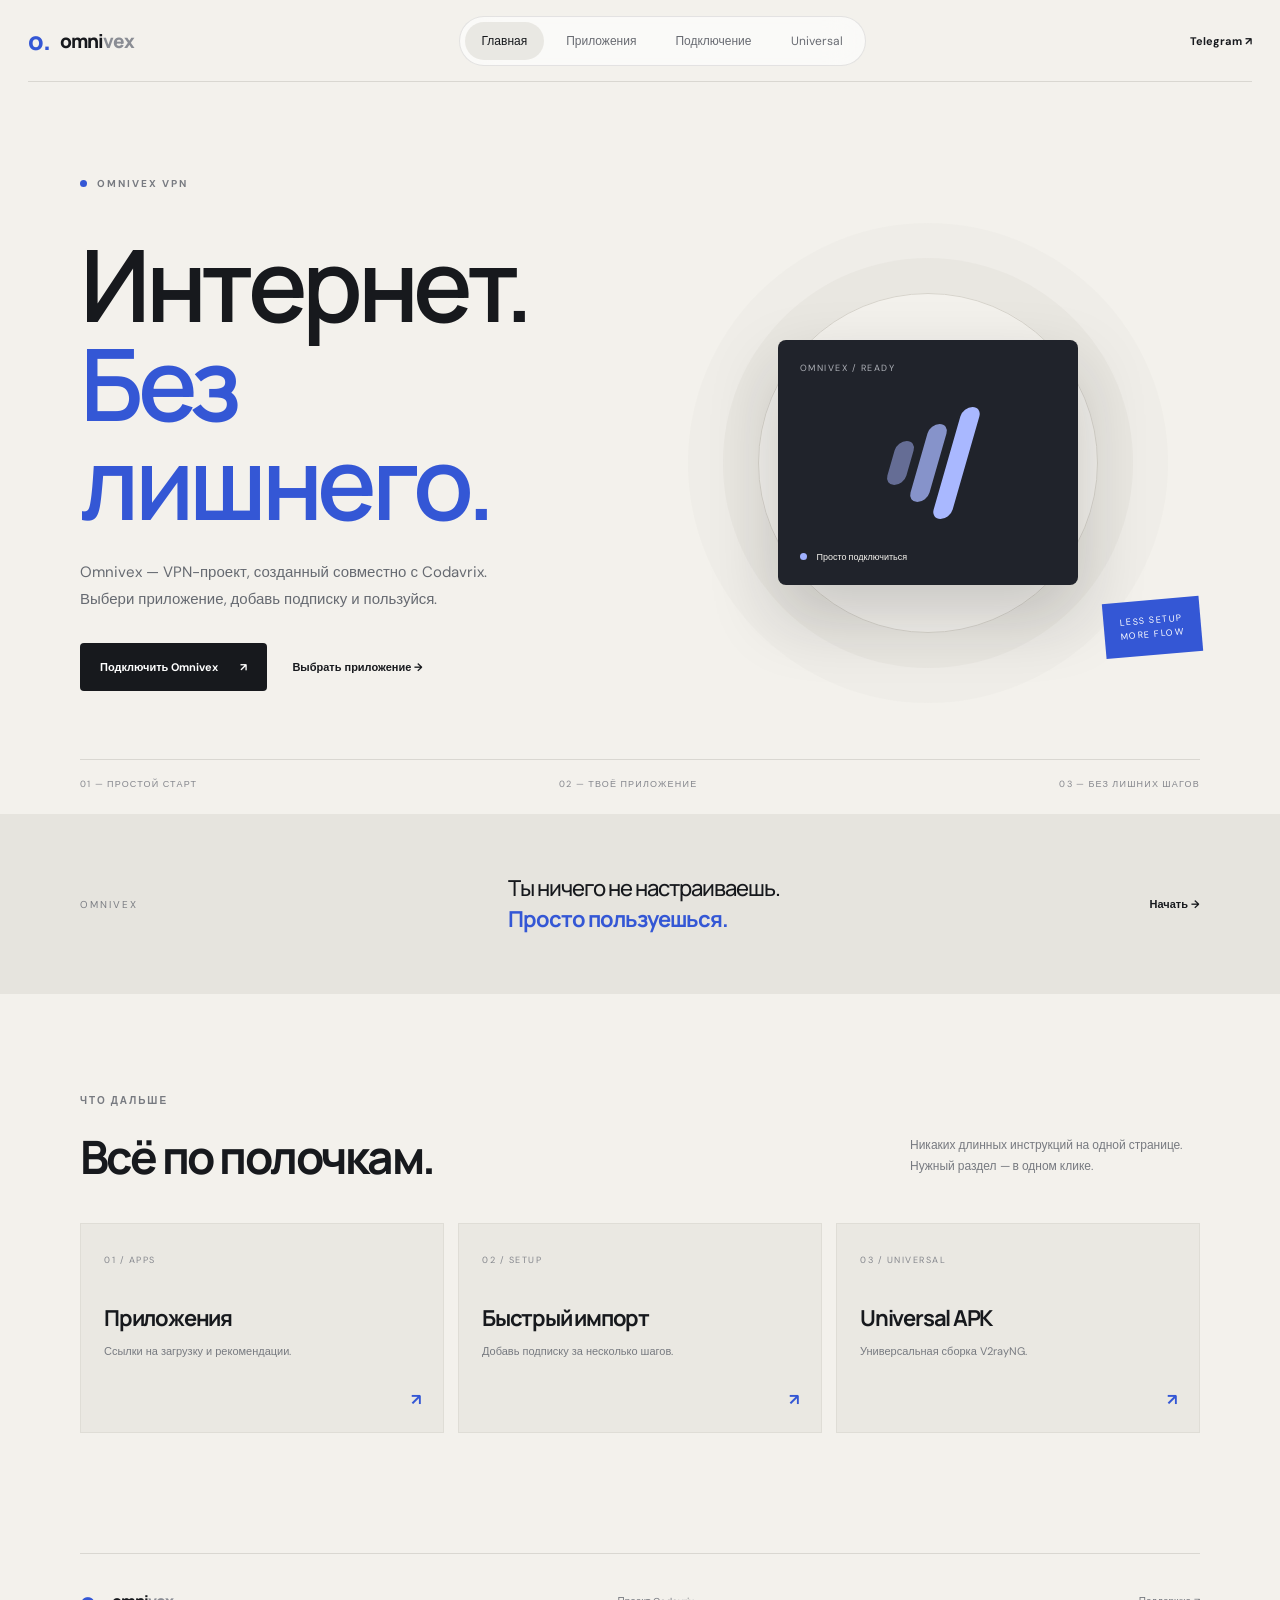
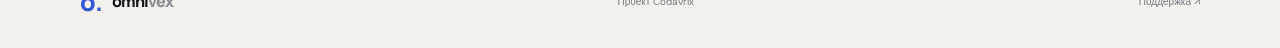
==== commit 8900c46e: "Restore previous homepage and remove BY CODAVRIX label" ====
--- a/index.html
+++ b/index.html
@@ -1,54 +1,2 @@
 <!doctype html>
-<html lang="ru">
-<head>
-<meta charset="utf-8"><meta name="viewport" content="width=device-width,initial-scale=1">
-<meta name="theme-color" content="#f3f1ec">
-<meta name="description" content="Omnivex VPN — просто подключиться, легко пользоваться.">
-<title>Omnivex — VPN by Codavrix</title>
-<link rel="preconnect" href="https://fonts.googleapis.com"><link rel="preconnect" href="https://fonts.gstatic.com" crossorigin>
-<link href="https://fonts.googleapis.com/css2?family=DM+Sans:wght@400;500;600;700&family=Manrope:wght@400;500;600;700;800&display=swap" rel="stylesheet">
-<link rel="stylesheet" href="style.css">
-<script type="importmap">{"imports":{"three":"https://cdn.jsdelivr.net/npm/three@0.180.0/build/three.module.js","three/addons/":"https://cdn.jsdelivr.net/npm/three@0.180.0/examples/jsm/"}}</script>
-<script src="script.js" defer></script><script type="module" src="cat.js"></script>
-</head>
-<body>
-<header class="header">
-<a class="brand" href="index.html" aria-label="Omnivex — главная"><span class="brand-icon">o.</span><span>omni<span>vex</span></span></a>
-<button class="nav-toggle" aria-label="Открыть меню" aria-expanded="false"><span></span><span></span></button>
-<nav class="nav" aria-label="Основная навигация">
-<a href="index.html" aria-current="page">Главная</a><a href="apps.html">Приложения</a><a href="setup.html">Подключение</a><a href="universal.html">Universal</a>
-</nav>
-<a class="nav-telegram" href="https://t.me/OmnivexVPN" target="_blank" rel="noreferrer">Поддержка <svg viewBox="0 0 16 16" aria-hidden="true"><path d="M3 13 13 3M4 3h9v9"/></svg></a>
-</header>
-<main>
-<section class="home-hero wrap">
-<div class="eyebrow"><span></span> VPN BY CODAVRIX</div>
-<div class="hero-grid">
-<div class="hero-copy">
-<h1>Интернет.<br><em>Без лишнего.</em></h1>
-<p class="lead">Omnivex — VPN-проект, созданный совместно с Codavrix. Выбери приложение, добавь подписку и пользуйся.</p>
-<div class="actions"><a class="btn btn-dark" href="setup.html">Подключить Omnivex <svg viewBox="0 0 16 16" aria-hidden="true"><path d="M3 13 13 3M4 3h9v9"/></svg></a><a class="plain-link" href="apps.html">Выбрать приложение <svg viewBox="0 0 16 16" aria-hidden="true"><path d="M2 8h11M8 3l5 5-5 5"/></svg></a></div>
-</div>
-<div class="hero-art">
-<div class="cat-stage" id="cat-stage" aria-label="Интерактивная 3D-модель чёрного кота">
-<div class="cat-loading" id="cat-loading">Загружаем 3D-модель…</div>
-<canvas id="cat-canvas"></canvas>
-<div class="cat-caption"><span>OMNIVEX COMPANION</span><span>ПОТЯНИ, ЧТОБЫ ВРАЩАТЬ</span></div>
-<button class="cat-reset" id="cat-reset" type="button" aria-label="Вернуть исходный ракурс" title="Сбросить ракурс">↺</button>
-</div>
-</div>
-</div>
-<div class="hero-meta"><span>01 — ПРОСТОЙ СТАРТ</span><span>02 — ТВОЁ ПРИЛОЖЕНИЕ</span><span>03 — БЕЗ ЛИШНИХ ШАГОВ</span></div>
-</section>
-<section class="intro-band"><div class="wrap band-inner"><span>OMNIVEX</span><p>Ты ничего не настраиваешь.<br><strong>Просто пользуешься.</strong></p><a href="setup.html">Начать <svg viewBox="0 0 16 16" aria-hidden="true"><path d="M2 8h11M8 3l5 5-5 5"/></svg></a></div></section>
-<section class="wrap home-sections">
-<div class="section-top"><div><span class="eyebrow plain">БЫСТРЫЙ ДОСТУП</span><h2>С чего начать?</h2></div><p>Три коротких шага — от выбора приложения до подключения.</p></div>
-<div class="route-grid">
-<a class="route-card" href="apps.html"><span>01 / ВЫБОР</span><h3>Приложение</h3><p>Сравни клиенты и выбери подходящий.</p><b><svg viewBox="0 0 16 16" aria-hidden="true"><path d="M3 13 13 3M4 3h9v9"/></svg></b></a>
-<a class="route-card" href="setup.html"><span>02 / ПОДКЛЮЧЕНИЕ</span><h3>Импорт подписки</h3><p>Понятная инструкция и копирование ссылки.</p><b><svg viewBox="0 0 16 16" aria-hidden="true"><path d="M3 13 13 3M4 3h9v9"/></svg></b></a>
-<a class="route-card" href="universal.html"><span>03 / ДОПОЛНИТЕЛЬНО</span><h3>Universal APK</h3><p>Универсальная сборка для V2rayNG.</p><b><svg viewBox="0 0 16 16" aria-hidden="true"><path d="M3 13 13 3M4 3h9v9"/></svg></b></a>
-</div>
-</section>
-</main>
-<footer class="footer"><a class="brand" href="index.html"><span class="brand-icon">o.</span><span>omni<span>vex</span></span></a><span>Проект Codavrix</span><a href="https://t.me/OmnivexVPN" target="_blank" rel="noreferrer">Поддержка <svg viewBox="0 0 16 16" aria-hidden="true"><path d="M3 13 13 3M4 3h9v9"/></svg></a></footer>
-</body></html>+<html lang="ru"><head><meta charset="utf-8"><meta name="viewport" content="width=device-width,initial-scale=1"><meta name="theme-color" content="#f3f1ec"><meta name="description" content="Omnivex VPN — просто подключиться, легко пользоваться."><title>Omnivex</title><link rel="preconnect" href="https://fonts.googleapis.com"><link rel="preconnect" href="https://fonts.gstatic.com" crossorigin><link href="https://fonts.googleapis.com/css2?family=DM+Sans:wght@400;500;600;700&family=Manrope:wght@400;500;600;700;800&display=swap" rel="stylesheet"><link rel="stylesheet" href="style.css"><script src="script.js" defer></script></head><body><header class="header"><a class="brand" href="index.html"><span class="brand-icon">o.</span><span>omni<span>vex</span></span></a><button class="nav-toggle" aria-label="Открыть меню" aria-expanded="false">☰</button><nav class="nav"><a href="index.html">Главная</a><a href="apps.html">Приложения</a><a href="setup.html">Подключение</a><a href="universal.html">Universal</a></nav><a class="nav-telegram" href="https://t.me/OmnivexVPN" target="_blank" rel="noreferrer">Telegram ↗</a></header><main><section class="home-hero wrap"><div class="eyebrow"><span></span> OMNIVEX VPN</div><div class="hero-grid"><div><h1>Интернет.<br><em>Без лишнего.</em></h1><p class="lead">Omnivex — VPN-проект, созданный совместно с Codavrix. Выбери приложение, добавь подписку и пользуйся.</p><div class="actions"><a class="btn btn-dark" href="setup.html">Подключить Omnivex <b>↗</b></a><a class="plain-link" href="apps.html">Выбрать приложение →</a></div></div><div class="hero-art"><div class="art-orbit"></div><div class="art-card"><span class="art-label">OMNIVEX / READY</span><div class="art-mark"><i></i><i></i><i></i></div><div class="art-bottom"><span class="live-dot"></span> Просто подключиться</div></div><div class="art-stamp">LESS SETUP<br>MORE FLOW</div></div></div><div class="hero-meta"><span>01 — ПРОСТОЙ СТАРТ</span><span>02 — ТВОЁ ПРИЛОЖЕНИЕ</span><span>03 — БЕЗ ЛИШНИХ ШАГОВ</span></div></section><section class="intro-band"><div class="wrap band-inner"><span>OMNIVEX</span><p>Ты ничего не настраиваешь.<br><strong>Просто пользуешься.</strong></p><a href="setup.html">Начать →</a></div></section><section class="wrap home-sections"><div class="section-top"><div><span class="eyebrow plain">ЧТО ДАЛЬШЕ</span><h2>Всё по полочкам.</h2></div><p>Никаких длинных инструкций на одной странице. Нужный раздел — в одном клике.</p></div><div class="route-grid"><a class="route-card" href="apps.html"><span>01 / APPS</span><h3>Приложения</h3><p>Ссылки на загрузку и рекомендации.</p><b>↗</b></a><a class="route-card" href="setup.html"><span>02 / SETUP</span><h3>Быстрый импорт</h3><p>Добавь подписку за несколько шагов.</p><b>↗</b></a><a class="route-card" href="universal.html"><span>03 / UNIVERSAL</span><h3>Universal APK</h3><p>Универсальная сборка V2rayNG.</p><b>↗</b></a></div></section></main><footer class="footer"><a class="brand" href="index.html"><span class="brand-icon">o.</span><span>omni<span>vex</span></span></a><span>Проект Codavrix</span><a href="https://t.me/OmnivexVPN" target="_blank" rel="noreferrer">Поддержка ↗</a></footer></body></html>
--- a/style.css
+++ b/style.css
@@ -1 +1,30 @@
-:root{--paper:#f3f1ec;--ink:#17191d;--muted:#777a80;--line:#d9d7d1;--accent:#3457d5;--font:'Manrope',sans-serif;--body:'DM Sans',sans-serif}*{box-sizing:border-box}body{margin:0;background:var(--paper);color:var(--ink);font-family:var(--body)}a{color:inherit;text-decoration:none}button{font:inherit}.wrap,.footer{width:min(1120px,calc(100% - 56px));margin:auto}.header{height:82px;width:min(1320px,calc(100% - 56px));margin:auto;display:flex;align-items:center;justify-content:space-between;border-bottom:1px solid var(--line);position:relative;z-index:5}.brand{display:flex;align-items:center;gap:10px;font:800 19px var(--font);letter-spacing:-1px}.brand>span:last-child>span{color:#8a8d94}.brand-icon{font-size:25px;color:var(--accent)}.nav{display:flex;gap:5px;padding:5px;border:1px solid #17191d1a;border-radius:99px;background:#ffffff9c;backdrop-filter:blur(18px)}.nav a{padding:10px 15px;font-size:11px;color:#686b72;border-radius:99px}.nav a:hover,.nav a[aria-current=page]{background:#e9e8e3;color:#16181c}.nav-telegram,.plain-link{font-size:11px;font-weight:700}.nav-toggle{display:none}.home-hero{padding-top:95px}.eyebrow{font-size:10px;letter-spacing:2px;font-weight:700;color:#777a80;display:flex;align-items:center;gap:10px}.eyebrow>span{width:7px;height:7px;background:var(--accent);border-radius:50%}.hero-grid{display:grid;grid-template-columns:1.1fr .9fr;align-items:center;gap:40px;padding:44px 0 66px}h1,h2,h3{font-family:var(--font);letter-spacing:-.055em}h1{font-size:clamp(58px,8vw,100px);line-height:.99;margin:0 0 28px;font-weight:600}h1 em{font-style:normal;color:var(--accent)}.lead{max-width:460px;font-size:15px;line-height:1.8;color:#666a71}.actions{display:flex;align-items:center;gap:25px;margin-top:30px}.btn{display:inline-flex;align-items:center;justify-content:center;gap:22px;padding:0 20px;min-height:48px;border-radius:4px;font-size:11px;font-weight:700;transition:.2s}.btn:hover{transform:translateY(-2px)}.btn-dark{background:var(--ink);color:white}.btn-dark:hover{background:var(--accent)}.btn-outline{border:1px solid var(--line)}.hero-art{height:380px;display:grid;place-items:center;position:relative}.art-orbit{position:absolute;width:340px;height:340px;border:1px solid #d7d4cc;border-radius:50%;box-shadow:0 0 0 35px #d7d4cc40,0 0 0 70px #d7d4cc26}.art-card{width:300px;height:245px;background:#20232b;color:#f5f3ee;border-radius:8px;position:relative;padding:22px;box-shadow:0 30px 70px #191b2033;display:flex;flex-direction:column;justify-content:space-between;z-index:1}.art-label,.art-bottom{font-size:9px;letter-spacing:1.5px}.art-label{color:#aeb1b8}.art-bottom{letter-spacing:0}.live-dot{display:inline-block;width:7px;height:7px;border-radius:50%;background:#9fb0ff;margin-right:8px}.art-mark{display:flex;justify-content:center;align-items:center;gap:9px;transform:skew(-16deg)}.art-mark i{width:19px;border-radius:10px;background:#a9b8ff}.art-mark i:nth-child(1){height:44px;opacity:.5}.art-mark i:nth-child(2){height:78px;opacity:.75}.art-mark i:nth-child(3){height:112px}.art-stamp{position:absolute;z-index:2;right:0;bottom:28px;background:var(--accent);color:white;padding:13px 16px;font-size:9px;line-height:1.6;letter-spacing:1.5px;transform:rotate(-5deg)}.hero-meta{display:flex;justify-content:space-between;border-top:1px solid var(--line);padding:18px 0 24px;color:#85878d;font-size:9px;letter-spacing:1.2px}.intro-band{background:#e6e4de}.band-inner{min-height:180px;display:flex;align-items:center;justify-content:space-between;gap:25px}.band-inner>span{font-size:10px;letter-spacing:2px;color:#7b7d83}.band-inner p{font:500 22px/1.4 var(--font);letter-spacing:-1px}.band-inner strong{color:var(--accent)}.band-inner>a{font-size:11px;font-weight:700}.home-sections{padding:100px 0 120px}.section-top{display:flex;align-items:end;justify-content:space-between;margin-bottom:35px}.eyebrow.plain{display:block;margin-bottom:18px}.section-top h2{font-size:46px;margin:0}.section-top>p{max-width:290px;color:#777a80;font-size:12px;line-height:1.7}.route-grid{display:grid;grid-template-columns:repeat(3,1fr);gap:14px}.route-card{min-height:210px;background:#eae8e2;padding:23px;position:relative;border:1px solid #dfddd6;transition:.2s}.route-card:hover{background:white;transform:translateY(-3px)}.route-card>span{font-size:9px;letter-spacing:1.5px;color:#85878d}.route-card h3{font-size:22px;margin:35px 0 8px}.route-card p{font-size:11px;color:#777a80}.route-card>b{position:absolute;right:22px;bottom:22px;color:var(--accent)}.footer{min-height:95px;border-top:1px solid var(--line);display:flex;align-items:center;justify-content:space-between;color:#777a80;font-size:10px}.footer .brand{color:var(--ink);font-size:16px}.subpage{padding-top:82px;padding-bottom:120px}.page-title{font-size:clamp(54px,7vw,82px);margin:28px 0 20px}.page-lead{max-width:570px;color:#70737a;font-size:14px;line-height:1.8;margin-bottom:55px}.app-list{border-top:1px solid var(--line)}.app-row{min-height:142px;border-bottom:1px solid var(--line);display:grid;grid-template-columns:45px 56px minmax(200px,1fr) 130px 120px;align-items:center;gap:20px;padding:20px 12px}.app-row:hover{background:#ffffff70}.app-id{font-size:10px;color:#999ba0}.app-monogram{width:46px;height:46px;background:#e5e3dd;border-radius:9px;display:grid;place-items:center;font:700 21px var(--font);color:var(--accent)}.app-desc h2{font-size:20px;margin:4px 0}.app-desc p{font-size:11px;color:#777a80;margin:0}.tag{font-size:8px;letter-spacing:1.4px;font-weight:700;color:var(--accent)}.app-download,.app-use{font-size:10px;font-weight:700}.app-download{color:var(--accent)}.app-use{color:#777a80}.note-box{margin-top:30px;padding:18px 20px;background:#e8e6e0;color:#70737a;font-size:11px;line-height:1.7}.note-box a{color:var(--accent);text-decoration:underline}.quick-panel{background:#e9e7e1;border:1px solid #dddbd4;padding:30px}.quick-head,.quick-download{display:flex;justify-content:space-between;align-items:center}.quick-head,.step-label{font-size:9px;letter-spacing:1.4px;color:#777a80;font-weight:700}.quick-counter{color:var(--accent)}.choice-row{display:flex;gap:8px;flex-wrap:wrap;margin:20px 0 34px}.choice{border:1px solid #d5d3cc;background:transparent;padding:12px 18px;border-radius:3px;font-size:11px;cursor:pointer}.choice.active,.choice:hover{background:var(--ink);color:white;border-color:var(--ink)}.quick-download{padding:25px 0;border-top:1px solid #d5d3cc;border-bottom:1px solid #d5d3cc}.quick-download h2,.quick-import h2{font-size:24px;margin:8px 0 0}.quick-import{padding-top:28px}.quick-import>div:first-child p{font-size:12px;color:#70737a;max-width:540px;line-height:1.7;margin:10px 0 22px}.copy-line{display:flex;max-width:580px;margin-top:25px;border:1px solid #d1cfc8;background:#f7f6f2}.copy-line code{padding:15px;flex:1;overflow-wrap:anywhere;font-size:11px;color:#555861}.copy-line button{border:0;background:var(--ink);color:white;padding:0 18px;font-size:10px;cursor:pointer}.copy-status{font-size:10px;color:var(--accent);min-height:15px}.help-line{margin-top:30px;display:flex;justify-content:space-between;font-size:11px;color:#777a80}.help-line a{color:var(--accent);font-weight:700}.universal-panel{display:grid;grid-template-columns:.8fr 1.2fr;gap:50px;align-items:center;background:#e9e7e1;padding:45px;margin-top:20px}.universal-visual{height:260px;background:#20232b;display:grid;place-items:center;position:relative;overflow:hidden;color:white;font:700 48px var(--font)}.universal-ring{position:absolute;width:190px;height:190px;border:1px solid #69718e;border-radius:50%;box-shadow:0 0 0 28px #a9b8ff14,0 0 0 56px #a9b8ff0d}.universal-visual span{position:relative}.universal-copy h2{font-size:32px;margin:12px 0}.universal-copy p{font-size:12px;line-height:1.8;color:#6e7178;margin-bottom:23px}.universal-copy .plain-link{display:block;margin:18px 0}.universal-copy small{display:block;color:#888a90;font-size:9px;line-height:1.6;max-width:430px}@media(max-width:760px){.wrap,.footer{width:calc(100% - 36px)}.header{width:calc(100% - 36px);height:70px}.nav-toggle{display:block;order:3;border:0;background:none;font-size:19px}.nav-telegram{margin-left:auto;margin-right:18px}.nav{display:none;position:absolute;top:62px;left:0;right:0;flex-direction:column;border-radius:8px;background:#f8f7f3;padding:8px;box-shadow:0 15px 35px #0001}.nav.open{display:flex}.nav a{padding:13px}.home-hero{padding-top:65px}.hero-grid{grid-template-columns:1fr;padding-top:32px;gap:10px}.hero-grid h1{font-size:clamp(54px,14vw,78px)}.hero-art{height:300px}.art-card{width:260px;height:210px}.art-orbit{width:260px;height:260px}.art-stamp{right:3px;bottom:14px}.hero-meta{gap:15px;flex-wrap:wrap;font-size:8px}.band-inner{padding:25px 0;min-height:150px;flex-wrap:wrap}.band-inner p{font-size:19px;flex:1}.band-inner>span{width:100%}.home-sections{padding:70px 0}.section-top{display:block}.section-top h2{font-size:38px}.section-top>p{margin-top:14px}.route-grid{grid-template-columns:1fr}.route-card{min-height:165px}.footer{min-height:100px;gap:12px;flex-wrap:wrap;padding:20px 0}.subpage{padding-top:60px;padding-bottom:80px}.page-title{font-size:clamp(48px,13vw,68px)}.page-lead{margin-bottom:35px}.app-row{grid-template-columns:28px 42px 1fr;gap:12px;min-height:130px}.app-monogram{width:40px;height:40px}.app-desc h2{font-size:17px}.app-download,.app-use{grid-column:3}.app-download{margin-top:3px}.app-use{margin-top:-8px}.quick-panel{padding:20px 16px}.quick-download{gap:15px;align-items:flex-start;flex-direction:column}.quick-download h2,.quick-import h2{font-size:21px}.copy-line code{font-size:9px;padding:13px 9px}.copy-line button{padding:0 10px}.universal-panel{grid-template-columns:1fr;padding:20px;gap:25px}.universal-visual{height:190px}.universal-copy h2{font-size:27px}.help-line{gap:15px;flex-wrap:wrap}}@media(prefers-reduced-motion:reduce){*,*::before,*::after{scroll-behavior:auto!important;transition:none!important}}+:root{--paper:#f3f1ec;--ink:#17191d;--muted:#777a80;--line:#d9d7d1;--accent:#3457d5;--font:'Manrope',sans-serif;--body:'DM Sans',sans-serif}*{box-sizing:border-box}body{margin:0;background:var(--paper);color:var(--ink);font-family:var(--body)}a{color:inherit;text-decoration:none}button{font:inherit}.wrap,.footer{width:min(1120px,calc(100% - 56px));margin:auto}.header{height:82px;width:min(1320px,calc(100% - 56px));margin:auto;display:flex;align-items:center;justify-content:space-between;border-bottom:1px solid var(--line);position:relative;z-index:5}.brand{display:flex;align-items:center;gap:10px;font:800 19px var(--font);letter-spacing:-1px}.brand>span:last-child>span{color:#8a8d94}.brand-icon{font-size:25px;color:var(--accent)}.nav{display:flex;gap:5px;padding:5px;border:1px solid #17191d1a;border-radius:99px;background:#ffffff9c;backdrop-filter:blur(18px)}.nav a{padding:10px 15px;font-size:11px;color:#686b72;border-radius:99px}.nav a:hover,.nav a[aria-current=page]{background:#e9e8e3;color:#16181c}.nav-telegram,.plain-link{font-size:11px;font-weight:700}.nav-toggle{display:none}.home-hero{padding-top:95px}.eyebrow{font-size:10px;letter-spacing:2px;font-weight:700;color:#777a80;display:flex;align-items:center;gap:10px}.eyebrow>span{width:7px;height:7px;background:var(--accent);border-radius:50%}.hero-grid{display:grid;grid-template-columns:1.1fr .9fr;align-items:center;gap:40px;padding:44px 0 66px}h1,h2,h3{font-family:var(--font);letter-spacing:-.055em}h1{font-size:clamp(58px,8vw,100px);line-height:.99;margin:0 0 28px;font-weight:600}h1 em{font-style:normal;color:var(--accent)}.lead{max-width:460px;font-size:15px;line-height:1.8;color:#666a71}.actions{display:flex;align-items:center;gap:25px;margin-top:30px}.btn{display:inline-flex;align-items:center;justify-content:center;gap:22px;padding:0 20px;min-height:48px;border-radius:4px;font-size:11px;font-weight:700;transition:.2s}.btn:hover{transform:translateY(-2px)}.btn-dark{background:var(--ink);color:white}.btn-dark:hover{background:var(--accent)}.btn-outline{border:1px solid var(--line)}.hero-art{height:380px;display:grid;place-items:center;position:relative}.art-orbit{position:absolute;width:340px;height:340px;border:1px solid #d7d4cc;border-radius:50%;box-shadow:0 0 0 35px #d7d4cc40,0 0 0 70px #d7d4cc26}.art-card{width:300px;height:245px;background:#20232b;color:#f5f3ee;border-radius:8px;position:relative;padding:22px;box-shadow:0 30px 70px #191b2033;display:flex;flex-direction:column;justify-content:space-between;z-index:1}.art-label,.art-bottom{font-size:9px;letter-spacing:1.5px}.art-label{color:#aeb1b8}.art-bottom{letter-spacing:0}.live-dot{display:inline-block;width:7px;height:7px;border-radius:50%;background:#9fb0ff;margin-right:8px}.art-mark{display:flex;justify-content:center;align-items:center;gap:9px;transform:skew(-16deg)}.art-mark i{width:19px;border-radius:10px;background:#a9b8ff}.art-mark i:nth-child(1){height:44px;opacity:.5}.art-mark i:nth-child(2){height:78px;opacity:.75}.art-mark i:nth-child(3){height:112px}.art-stamp{position:absolute;z-index:2;right:0;bottom:28px;background:var(--accent);color:white;padding:13px 16px;font-size:9px;line-height:1.6;letter-spacing:1.5px;transform:rotate(-5deg)}.hero-meta{display:flex;justify-content:space-between;border-top:1px solid var(--line);padding:18px 0 24px;color:#85878d;font-size:9px;letter-spacing:1.2px}.intro-band{background:#e6e4de}.band-inner{min-height:180px;display:flex;align-items:center;justify-content:space-between;gap:25px}.band-inner>span{font-size:10px;letter-spacing:2px;color:#7b7d83}.band-inner p{font:500 22px/1.4 var(--font);letter-spacing:-1px}.band-inner strong{color:var(--accent)}.band-inner>a{font-size:11px;font-weight:700}.home-sections{padding:100px 0 120px}.section-top{display:flex;align-items:end;justify-content:space-between;margin-bottom:35px}.eyebrow.plain{display:block;margin-bottom:18px}.section-top h2{font-size:46px;margin:0}.section-top>p{max-width:290px;color:#777a80;font-size:12px;line-height:1.7}.route-grid{display:grid;grid-template-columns:repeat(3,1fr);gap:14px}.route-card{min-height:210px;background:#eae8e2;padding:23px;position:relative;border:1px solid #dfddd6;transition:.2s}.route-card:hover{background:white;transform:translateY(-3px)}.route-card>span{font-size:9px;letter-spacing:1.5px;color:#85878d}.route-card h3{font-size:22px;margin:35px 0 8px}.route-card p{font-size:11px;color:#777a80}.route-card>b{position:absolute;right:22px;bottom:22px;color:var(--accent)}.footer{min-height:95px;border-top:1px solid var(--line);display:flex;align-items:center;justify-content:space-between;color:#777a80;font-size:10px}.footer .brand{color:var(--ink);font-size:16px}.subpage{padding-top:82px;padding-bottom:120px}.page-title{font-size:clamp(54px,7vw,82px);margin:28px 0 20px}.page-lead{max-width:570px;color:#70737a;font-size:14px;line-height:1.8;margin-bottom:55px}.app-list{border-top:1px solid var(--line)}.app-row{min-height:142px;border-bottom:1px solid var(--line);display:grid;grid-template-columns:45px 56px minmax(200px,1fr) 130px 120px;align-items:center;gap:20px;padding:20px 12px}.app-row:hover{background:#ffffff70}.app-id{font-size:10px;color:#999ba0}.app-monogram{width:46px;height:46px;background:#e5e3dd;border-radius:9px;display:grid;place-items:center;font:700 21px var(--font);color:var(--accent)}.app-desc h2{font-size:20px;margin:4px 0}.app-desc p{font-size:11px;color:#777a80;margin:0}.tag{font-size:8px;letter-spacing:1.4px;font-weight:700;color:var(--accent)}.app-download,.app-use{font-size:10px;font-weight:700}.app-download{color:var(--accent)}.app-use{color:#777a80}.note-box{margin-top:30px;padding:18px 20px;background:#e8e6e0;color:#70737a;font-size:11px;line-height:1.7}.note-box a{color:var(--accent);text-decoration:underline}.quick-panel{background:#e9e7e1;border:1px solid #dddbd4;padding:30px}.quick-head,.quick-download{display:flex;justify-content:space-between;align-items:center}.quick-head,.step-label{font-size:9px;letter-spacing:1.4px;color:#777a80;font-weight:700}.quick-counter{color:var(--accent)}.choice-row{display:flex;gap:8px;flex-wrap:wrap;margin:20px 0 34px}.choice{border:1px solid #d5d3cc;background:transparent;padding:12px 18px;border-radius:3px;font-size:11px;cursor:pointer}.choice.active,.choice:hover{background:var(--ink);color:white;border-color:var(--ink)}.quick-download{padding:25px 0;border-top:1px solid #d5d3cc;border-bottom:1px solid #d5d3cc}.quick-download h2,.quick-import h2{font-size:24px;margin:8px 0 0}.quick-import{padding-top:28px}.quick-import>div:first-child p{font-size:12px;color:#70737a;max-width:540px;line-height:1.7;margin:10px 0 22px}.copy-line{display:flex;max-width:580px;margin-top:25px;border:1px solid #d1cfc8;background:#f7f6f2}.copy-line code{padding:15px;flex:1;overflow-wrap:anywhere;font-size:11px;color:#555861}.copy-line button{border:0;background:var(--ink);color:white;padding:0 18px;font-size:10px;cursor:pointer}.copy-status{font-size:10px;color:var(--accent);min-height:15px}.help-line{margin-top:30px;display:flex;justify-content:space-between;font-size:11px;color:#777a80}.help-line a{color:var(--accent);font-weight:700}.universal-panel{display:grid;grid-template-columns:.8fr 1.2fr;gap:50px;align-items:center;background:#e9e7e1;padding:45px;margin-top:20px}.universal-visual{height:260px;background:#20232b;display:grid;place-items:center;position:relative;overflow:hidden;color:white;font:700 48px var(--font)}.universal-ring{position:absolute;width:190px;height:190px;border:1px solid #69718e;border-radius:50%;box-shadow:0 0 0 28px #a9b8ff14,0 0 0 56px #a9b8ff0d}.universal-visual span{position:relative}.universal-copy h2{font-size:32px;margin:12px 0}.universal-copy p{font-size:12px;line-height:1.8;color:#6e7178;margin-bottom:23px}.universal-copy .plain-link{display:block;margin:18px 0}.universal-copy small{display:block;color:#888a90;font-size:9px;line-height:1.6;max-width:430px}@media(max-width:760px){.wrap,.footer{width:calc(100% - 36px)}.header{width:calc(100% - 36px);height:70px}.nav-toggle{display:block;order:3;border:0;background:none;font-size:19px}.nav-telegram{margin-left:auto;margin-right:18px}.nav{display:none;position:absolute;top:62px;left:0;right:0;flex-direction:column;border-radius:8px;background:#f8f7f3;padding:8px;box-shadow:0 15px 35px #0001}.nav.open{display:flex}.nav a{padding:13px}.home-hero{padding-top:65px}.hero-grid{grid-template-columns:1fr;padding-top:32px;gap:10px}.hero-grid h1{font-size:clamp(54px,14vw,78px)}.hero-art{height:300px}.art-card{width:260px;height:210px}.art-orbit{width:260px;height:260px}.art-stamp{right:3px;bottom:14px}.hero-meta{gap:15px;flex-wrap:wrap;font-size:8px}.band-inner{padding:25px 0;min-height:150px;flex-wrap:wrap}.band-inner p{font-size:19px;flex:1}.band-inner>span{width:100%}.home-sections{padding:70px 0}.section-top{display:block}.section-top h2{font-size:38px}.section-top>p{margin-top:14px}.route-grid{grid-template-columns:1fr}.route-card{min-height:165px}.footer{min-height:100px;gap:12px;flex-wrap:wrap;padding:20px 0}.subpage{padding-top:60px;padding-bottom:80px}.page-title{font-size:clamp(48px,13vw,68px)}.page-lead{margin-bottom:35px}.app-row{grid-template-columns:28px 42px 1fr;gap:12px;min-height:130px}.app-monogram{width:40px;height:40px}.app-desc h2{font-size:17px}.app-download,.app-use{grid-column:3}.app-download{margin-top:3px}.app-use{margin-top:-8px}.quick-panel{padding:20px 16px}.quick-download{gap:15px;align-items:flex-start;flex-direction:column}.quick-download h2,.quick-import h2{font-size:21px}.copy-line code{font-size:9px;padding:13px 9px}.copy-line button{padding:0 10px}.universal-panel{grid-template-columns:1fr;padding:20px;gap:25px}.universal-visual{height:190px}.universal-copy h2{font-size:27px}.help-line{gap:15px;flex-wrap:wrap}}@media(prefers-reduced-motion:reduce){*,*::before,*::after{scroll-behavior:auto!important;transition:none!important}}
+
+/* Omnivex refresh: clear navigation, hand-drawn-free SVG arrows, interactive cat */
+.header{gap:24px}
+.nav a{font-size:12px;padding:11px 17px}
+.nav-telegram,.plain-link,.band-inner>a,.footer>a:last-child{display:inline-flex;align-items:center;gap:9px}
+.nav-telegram svg,.plain-link svg,.band-inner>a svg,.footer>a:last-child svg,.btn svg,.route-card svg{width:14px;height:14px;fill:none;stroke:currentColor;stroke-width:1.6;stroke-linecap:round;stroke-linejoin:round;flex:none}
+.nav-toggle{width:38px;height:38px;align-items:center;justify-content:center;gap:5px;flex-direction:column;border:1px solid var(--line);border-radius:50%;background:transparent}
+.nav-toggle span{display:block;width:14px;height:1.5px;background:currentColor}
+.hero-grid{grid-template-columns:1fr 1fr;gap:30px}
+.hero-copy{position:relative;z-index:2}
+.hero-art{height:440px;min-width:0}
+.cat-stage{width:100%;height:100%;min-height:340px;position:relative;overflow:hidden;isolation:isolate;border-radius:22px;background:radial-gradient(ellipse at 50% 62%,#d9d6ce 0%,#e9e7e1 42%,#f3f1ec 76%);touch-action:pan-y}
+#cat-canvas{display:block;width:100%;height:100%;cursor:grab;outline:none}
+#cat-canvas:active{cursor:grabbing}
+.cat-caption{position:absolute;left:20px;right:20px;bottom:17px;display:flex;justify-content:space-between;gap:12px;color:#777a80;font-size:8px;letter-spacing:1.2px;pointer-events:none}
+.cat-reset{position:absolute;right:15px;top:15px;width:34px;height:34px;border:1px solid #17191d22;border-radius:50%;background:#f3f1ecbb;color:#25272b;font-size:21px;line-height:1;cursor:pointer}
+.cat-loading{position:absolute;inset:0;display:grid;place-items:center;color:#777a80;font-size:11px;letter-spacing:1px;pointer-events:none}
+.cat-stage.ready .cat-loading{display:none}
+.cat-stage.failed .cat-loading{font-size:12px}
+.hero-meta{margin-top:2px}
+.route-card>b{display:flex;align-items:center;justify-content:center}
+.nav-toggle{display:none}
+@media(max-width:760px){
+ .header{gap:10px}.nav-toggle{display:flex;order:3}.nav-telegram{margin-left:auto;margin-right:4px;font-size:11px}
+ .nav{top:62px;z-index:8}.hero-grid{grid-template-columns:1fr;gap:0}.hero-art{height:340px;min-height:300px;margin:4px -5px 0}.cat-stage{min-height:300px;border-radius:16px}
+ .cat-caption{font-size:7px;left:13px;right:13px;bottom:12px}.cat-reset{right:10px;top:10px}
+}
+
+.ui-arrow{width:14px;height:14px;display:inline-block;vertical-align:middle;fill:none;stroke:currentColor;stroke-width:1.6;stroke-linecap:round;stroke-linejoin:round;flex:none}.import-steps{display:grid;gap:10px;margin:18px 0 24px}.import-step{display:flex;align-items:center;gap:13px;padding:12px 14px;background:#f3f1ec;border:1px solid #dedbd3}.import-step>span{width:25px;height:25px;display:grid;place-items:center;border-radius:50%;background:#22242a;color:#fff;font-size:10px;flex:none}.import-step p{margin:0!important;color:#555861!important;font-size:11px!important;line-height:1.5!important}.import-step b{color:#202228}
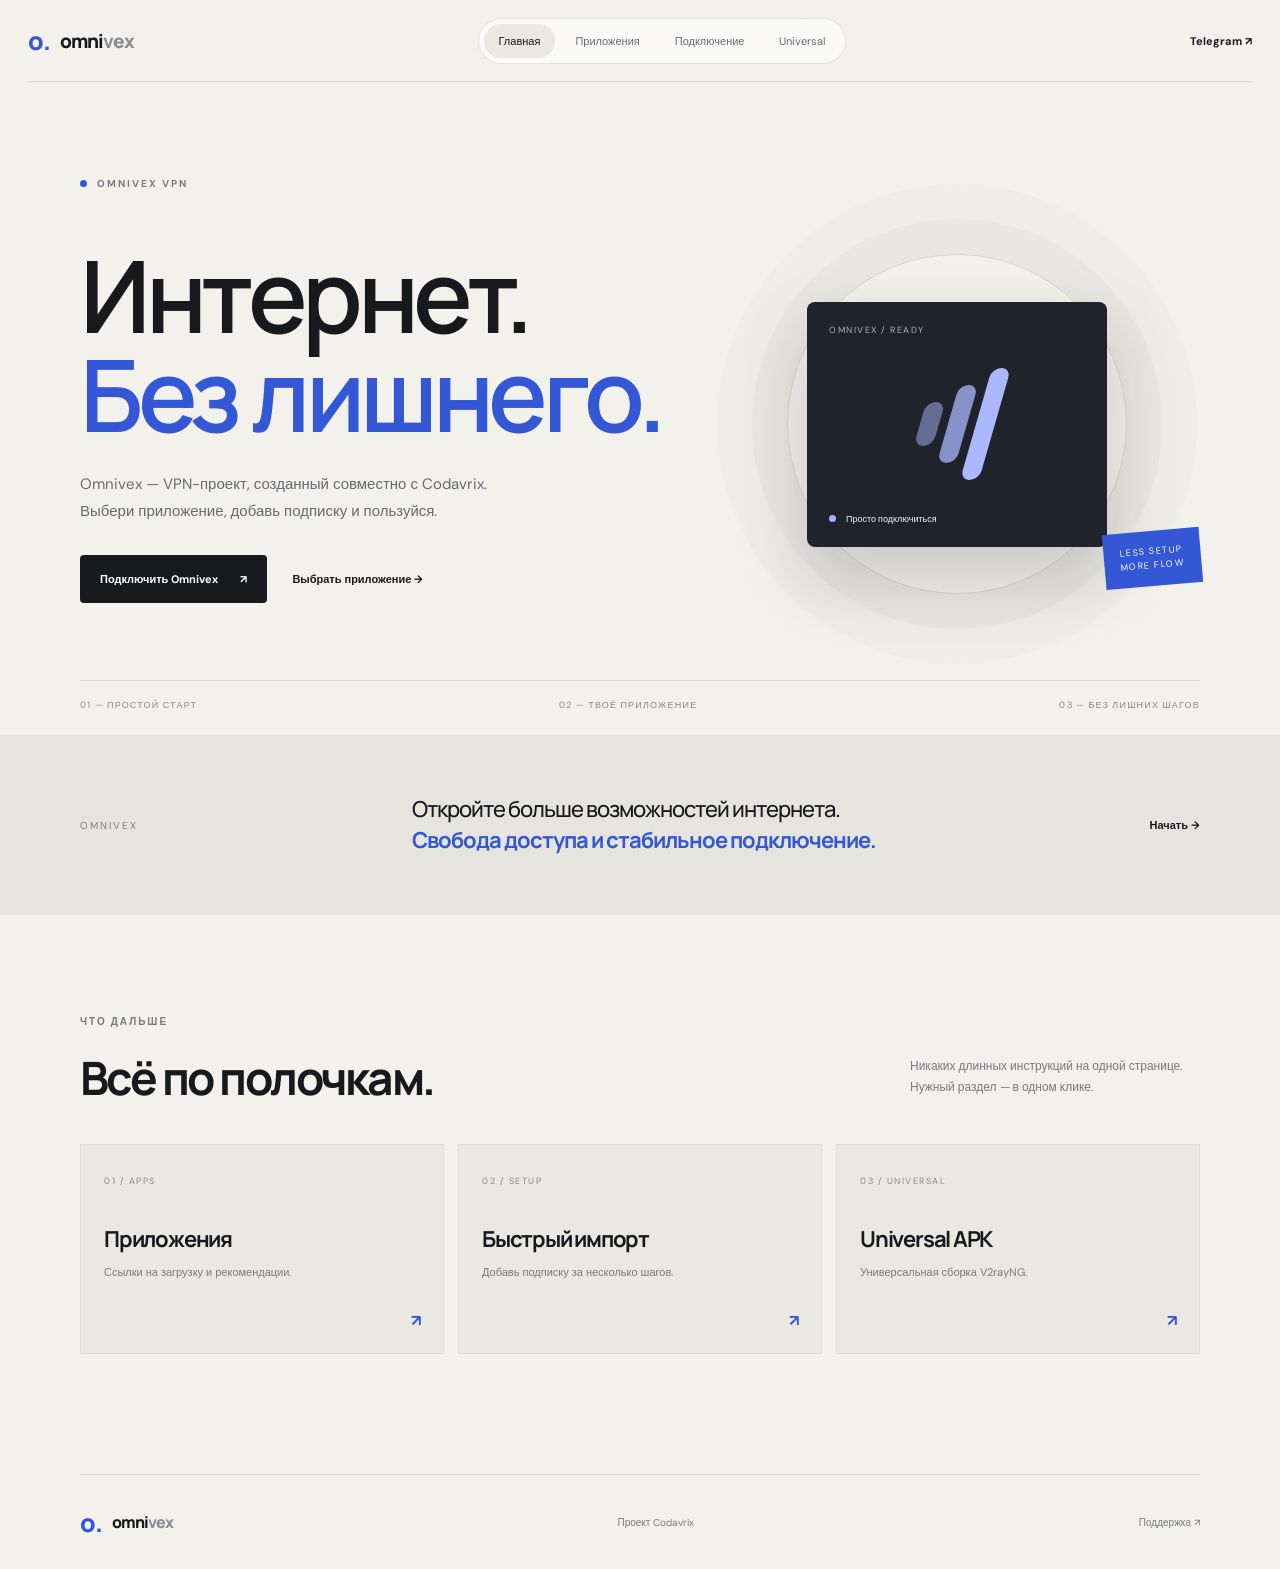
==== commit e8049923: "Update Omnivex homepage intro copy" ====
--- a/index.html
+++ b/index.html
@@ -1,2 +1,2 @@
 <!doctype html>
-<html lang="ru"><head><meta charset="utf-8"><meta name="viewport" content="width=device-width,initial-scale=1"><meta name="theme-color" content="#f3f1ec"><meta name="description" content="Omnivex VPN — просто подключиться, легко пользоваться."><title>Omnivex</title><link rel="preconnect" href="https://fonts.googleapis.com"><link rel="preconnect" href="https://fonts.gstatic.com" crossorigin><link href="https://fonts.googleapis.com/css2?family=DM+Sans:wght@400;500;600;700&family=Manrope:wght@400;500;600;700;800&display=swap" rel="stylesheet"><link rel="stylesheet" href="style.css"><script src="script.js" defer></script></head><body><header class="header"><a class="brand" href="index.html"><span class="brand-icon">o.</span><span>omni<span>vex</span></span></a><button class="nav-toggle" aria-label="Открыть меню" aria-expanded="false">☰</button><nav class="nav"><a href="index.html">Главная</a><a href="apps.html">Приложения</a><a href="setup.html">Подключение</a><a href="universal.html">Universal</a></nav><a class="nav-telegram" href="https://t.me/OmnivexVPN" target="_blank" rel="noreferrer">Telegram ↗</a></header><main><section class="home-hero wrap"><div class="eyebrow"><span></span> OMNIVEX VPN</div><div class="hero-grid"><div><h1>Интернет.<br><em>Без лишнего.</em></h1><p class="lead">Omnivex — VPN-проект, созданный совместно с Codavrix. Выбери приложение, добавь подписку и пользуйся.</p><div class="actions"><a class="btn btn-dark" href="setup.html">Подключить Omnivex <b>↗</b></a><a class="plain-link" href="apps.html">Выбрать приложение →</a></div></div><div class="hero-art"><div class="art-orbit"></div><div class="art-card"><span class="art-label">OMNIVEX / READY</span><div class="art-mark"><i></i><i></i><i></i></div><div class="art-bottom"><span class="live-dot"></span> Просто подключиться</div></div><div class="art-stamp">LESS SETUP<br>MORE FLOW</div></div></div><div class="hero-meta"><span>01 — ПРОСТОЙ СТАРТ</span><span>02 — ТВОЁ ПРИЛОЖЕНИЕ</span><span>03 — БЕЗ ЛИШНИХ ШАГОВ</span></div></section><section class="intro-band"><div class="wrap band-inner"><span>OMNIVEX</span><p>Ты ничего не настраиваешь.<br><strong>Просто пользуешься.</strong></p><a href="setup.html">Начать →</a></div></section><section class="wrap home-sections"><div class="section-top"><div><span class="eyebrow plain">ЧТО ДАЛЬШЕ</span><h2>Всё по полочкам.</h2></div><p>Никаких длинных инструкций на одной странице. Нужный раздел — в одном клике.</p></div><div class="route-grid"><a class="route-card" href="apps.html"><span>01 / APPS</span><h3>Приложения</h3><p>Ссылки на загрузку и рекомендации.</p><b>↗</b></a><a class="route-card" href="setup.html"><span>02 / SETUP</span><h3>Быстрый импорт</h3><p>Добавь подписку за несколько шагов.</p><b>↗</b></a><a class="route-card" href="universal.html"><span>03 / UNIVERSAL</span><h3>Universal APK</h3><p>Универсальная сборка V2rayNG.</p><b>↗</b></a></div></section></main><footer class="footer"><a class="brand" href="index.html"><span class="brand-icon">o.</span><span>omni<span>vex</span></span></a><span>Проект Codavrix</span><a href="https://t.me/OmnivexVPN" target="_blank" rel="noreferrer">Поддержка ↗</a></footer></body></html>+<html lang="ru"><head><meta charset="utf-8"><meta name="viewport" content="width=device-width,initial-scale=1"><meta name="theme-color" content="#f3f1ec"><meta name="description" content="Omnivex VPN — свобода доступа к интернету и стабильное подключение."><title>Omnivex</title><link rel="preconnect" href="https://fonts.googleapis.com"><link rel="preconnect" href="https://fonts.gstatic.com" crossorigin><link href="https://fonts.googleapis.com/css2?family=DM+Sans:wght@400;500;600;700&family=Manrope:wght@400;500;600;700;800&display=swap" rel="stylesheet"><link rel="stylesheet" href="style.css"><script src="script.js" defer></script></head><body><header class="header"><a class="brand" href="index.html"><span class="brand-icon">o.</span><span>omni<span>vex</span></span></a><button class="nav-toggle" aria-label="Открыть меню" aria-expanded="false">☰</button><nav class="nav"><a href="index.html">Главная</a><a href="apps.html">Приложения</a><a href="setup.html">Подключение</a><a href="universal.html">Universal</a></nav><a class="nav-telegram" href="https://t.me/OmnivexVPN" target="_blank" rel="noreferrer">Telegram ↗</a></header><main><section class="home-hero wrap"><div class="eyebrow"><span></span> OMNIVEX VPN</div><div class="hero-grid"><div><h1>Интернет.<br><em>Без лишнего.</em></h1><p class="lead">Omnivex — VPN-проект, созданный совместно с Codavrix. Выбери приложение, добавь подписку и пользуйся.</p><div class="actions"><a class="btn btn-dark" href="setup.html">Подключить Omnivex <b>↗</b></a><a class="plain-link" href="apps.html">Выбрать приложение →</a></div></div><div class="hero-art"><div class="art-orbit"></div><div class="art-card"><span class="art-label">OMNIVEX / READY</span><div class="art-mark"><i></i><i></i><i></i></div><div class="art-bottom"><span class="live-dot"></span> Просто подключиться</div></div><div class="art-stamp">LESS SETUP<br>MORE FLOW</div></div></div><div class="hero-meta"><span>01 — ПРОСТОЙ СТАРТ</span><span>02 — ТВОЁ ПРИЛОЖЕНИЕ</span><span>03 — БЕЗ ЛИШНИХ ШАГОВ</span></div></section><section class="intro-band"><div class="wrap band-inner"><span>OMNIVEX</span><p>Откройте больше возможностей интернета.<br><strong>Свобода доступа и стабильное подключение.</strong></p><a href="setup.html">Начать →</a></div></section><section class="wrap home-sections"><div class="section-top"><div><span class="eyebrow plain">ЧТО ДАЛЬШЕ</span><h2>Всё по полочкам.</h2></div><p>Никаких длинных инструкций на одной странице. Нужный раздел — в одном клике.</p></div><div class="route-grid"><a class="route-card" href="apps.html"><span>01 / APPS</span><h3>Приложения</h3><p>Ссылки на загрузку и рекомендации.</p><b>↗</b></a><a class="route-card" href="setup.html"><span>02 / SETUP</span><h3>Быстрый импорт</h3><p>Добавь подписку за несколько шагов.</p><b>↗</b></a><a class="route-card" href="universal.html"><span>03 / UNIVERSAL</span><h3>Universal APK</h3><p>Универсальная сборка V2rayNG.</p><b>↗</b></a></div></section></main><footer class="footer"><a class="brand" href="index.html"><span class="brand-icon">o.</span><span>omni<span>vex</span></span></a><span>Проект Codavrix</span><a href="https://t.me/OmnivexVPN" target="_blank" rel="noreferrer">Поддержка ↗</a></footer></body></html>
--- a/style.css
+++ b/style.css
@@ -1,30 +1 @@
-:root{--paper:#f3f1ec;--ink:#17191d;--muted:#777a80;--line:#d9d7d1;--accent:#3457d5;--font:'Manrope',sans-serif;--body:'DM Sans',sans-serif}*{box-sizing:border-box}body{margin:0;background:var(--paper);color:var(--ink);font-family:var(--body)}a{color:inherit;text-decoration:none}button{font:inherit}.wrap,.footer{width:min(1120px,calc(100% - 56px));margin:auto}.header{height:82px;width:min(1320px,calc(100% - 56px));margin:auto;display:flex;align-items:center;justify-content:space-between;border-bottom:1px solid var(--line);position:relative;z-index:5}.brand{display:flex;align-items:center;gap:10px;font:800 19px var(--font);letter-spacing:-1px}.brand>span:last-child>span{color:#8a8d94}.brand-icon{font-size:25px;color:var(--accent)}.nav{display:flex;gap:5px;padding:5px;border:1px solid #17191d1a;border-radius:99px;background:#ffffff9c;backdrop-filter:blur(18px)}.nav a{padding:10px 15px;font-size:11px;color:#686b72;border-radius:99px}.nav a:hover,.nav a[aria-current=page]{background:#e9e8e3;color:#16181c}.nav-telegram,.plain-link{font-size:11px;font-weight:700}.nav-toggle{display:none}.home-hero{padding-top:95px}.eyebrow{font-size:10px;letter-spacing:2px;font-weight:700;color:#777a80;display:flex;align-items:center;gap:10px}.eyebrow>span{width:7px;height:7px;background:var(--accent);border-radius:50%}.hero-grid{display:grid;grid-template-columns:1.1fr .9fr;align-items:center;gap:40px;padding:44px 0 66px}h1,h2,h3{font-family:var(--font);letter-spacing:-.055em}h1{font-size:clamp(58px,8vw,100px);line-height:.99;margin:0 0 28px;font-weight:600}h1 em{font-style:normal;color:var(--accent)}.lead{max-width:460px;font-size:15px;line-height:1.8;color:#666a71}.actions{display:flex;align-items:center;gap:25px;margin-top:30px}.btn{display:inline-flex;align-items:center;justify-content:center;gap:22px;padding:0 20px;min-height:48px;border-radius:4px;font-size:11px;font-weight:700;transition:.2s}.btn:hover{transform:translateY(-2px)}.btn-dark{background:var(--ink);color:white}.btn-dark:hover{background:var(--accent)}.btn-outline{border:1px solid var(--line)}.hero-art{height:380px;display:grid;place-items:center;position:relative}.art-orbit{position:absolute;width:340px;height:340px;border:1px solid #d7d4cc;border-radius:50%;box-shadow:0 0 0 35px #d7d4cc40,0 0 0 70px #d7d4cc26}.art-card{width:300px;height:245px;background:#20232b;color:#f5f3ee;border-radius:8px;position:relative;padding:22px;box-shadow:0 30px 70px #191b2033;display:flex;flex-direction:column;justify-content:space-between;z-index:1}.art-label,.art-bottom{font-size:9px;letter-spacing:1.5px}.art-label{color:#aeb1b8}.art-bottom{letter-spacing:0}.live-dot{display:inline-block;width:7px;height:7px;border-radius:50%;background:#9fb0ff;margin-right:8px}.art-mark{display:flex;justify-content:center;align-items:center;gap:9px;transform:skew(-16deg)}.art-mark i{width:19px;border-radius:10px;background:#a9b8ff}.art-mark i:nth-child(1){height:44px;opacity:.5}.art-mark i:nth-child(2){height:78px;opacity:.75}.art-mark i:nth-child(3){height:112px}.art-stamp{position:absolute;z-index:2;right:0;bottom:28px;background:var(--accent);color:white;padding:13px 16px;font-size:9px;line-height:1.6;letter-spacing:1.5px;transform:rotate(-5deg)}.hero-meta{display:flex;justify-content:space-between;border-top:1px solid var(--line);padding:18px 0 24px;color:#85878d;font-size:9px;letter-spacing:1.2px}.intro-band{background:#e6e4de}.band-inner{min-height:180px;display:flex;align-items:center;justify-content:space-between;gap:25px}.band-inner>span{font-size:10px;letter-spacing:2px;color:#7b7d83}.band-inner p{font:500 22px/1.4 var(--font);letter-spacing:-1px}.band-inner strong{color:var(--accent)}.band-inner>a{font-size:11px;font-weight:700}.home-sections{padding:100px 0 120px}.section-top{display:flex;align-items:end;justify-content:space-between;margin-bottom:35px}.eyebrow.plain{display:block;margin-bottom:18px}.section-top h2{font-size:46px;margin:0}.section-top>p{max-width:290px;color:#777a80;font-size:12px;line-height:1.7}.route-grid{display:grid;grid-template-columns:repeat(3,1fr);gap:14px}.route-card{min-height:210px;background:#eae8e2;padding:23px;position:relative;border:1px solid #dfddd6;transition:.2s}.route-card:hover{background:white;transform:translateY(-3px)}.route-card>span{font-size:9px;letter-spacing:1.5px;color:#85878d}.route-card h3{font-size:22px;margin:35px 0 8px}.route-card p{font-size:11px;color:#777a80}.route-card>b{position:absolute;right:22px;bottom:22px;color:var(--accent)}.footer{min-height:95px;border-top:1px solid var(--line);display:flex;align-items:center;justify-content:space-between;color:#777a80;font-size:10px}.footer .brand{color:var(--ink);font-size:16px}.subpage{padding-top:82px;padding-bottom:120px}.page-title{font-size:clamp(54px,7vw,82px);margin:28px 0 20px}.page-lead{max-width:570px;color:#70737a;font-size:14px;line-height:1.8;margin-bottom:55px}.app-list{border-top:1px solid var(--line)}.app-row{min-height:142px;border-bottom:1px solid var(--line);display:grid;grid-template-columns:45px 56px minmax(200px,1fr) 130px 120px;align-items:center;gap:20px;padding:20px 12px}.app-row:hover{background:#ffffff70}.app-id{font-size:10px;color:#999ba0}.app-monogram{width:46px;height:46px;background:#e5e3dd;border-radius:9px;display:grid;place-items:center;font:700 21px var(--font);color:var(--accent)}.app-desc h2{font-size:20px;margin:4px 0}.app-desc p{font-size:11px;color:#777a80;margin:0}.tag{font-size:8px;letter-spacing:1.4px;font-weight:700;color:var(--accent)}.app-download,.app-use{font-size:10px;font-weight:700}.app-download{color:var(--accent)}.app-use{color:#777a80}.note-box{margin-top:30px;padding:18px 20px;background:#e8e6e0;color:#70737a;font-size:11px;line-height:1.7}.note-box a{color:var(--accent);text-decoration:underline}.quick-panel{background:#e9e7e1;border:1px solid #dddbd4;padding:30px}.quick-head,.quick-download{display:flex;justify-content:space-between;align-items:center}.quick-head,.step-label{font-size:9px;letter-spacing:1.4px;color:#777a80;font-weight:700}.quick-counter{color:var(--accent)}.choice-row{display:flex;gap:8px;flex-wrap:wrap;margin:20px 0 34px}.choice{border:1px solid #d5d3cc;background:transparent;padding:12px 18px;border-radius:3px;font-size:11px;cursor:pointer}.choice.active,.choice:hover{background:var(--ink);color:white;border-color:var(--ink)}.quick-download{padding:25px 0;border-top:1px solid #d5d3cc;border-bottom:1px solid #d5d3cc}.quick-download h2,.quick-import h2{font-size:24px;margin:8px 0 0}.quick-import{padding-top:28px}.quick-import>div:first-child p{font-size:12px;color:#70737a;max-width:540px;line-height:1.7;margin:10px 0 22px}.copy-line{display:flex;max-width:580px;margin-top:25px;border:1px solid #d1cfc8;background:#f7f6f2}.copy-line code{padding:15px;flex:1;overflow-wrap:anywhere;font-size:11px;color:#555861}.copy-line button{border:0;background:var(--ink);color:white;padding:0 18px;font-size:10px;cursor:pointer}.copy-status{font-size:10px;color:var(--accent);min-height:15px}.help-line{margin-top:30px;display:flex;justify-content:space-between;font-size:11px;color:#777a80}.help-line a{color:var(--accent);font-weight:700}.universal-panel{display:grid;grid-template-columns:.8fr 1.2fr;gap:50px;align-items:center;background:#e9e7e1;padding:45px;margin-top:20px}.universal-visual{height:260px;background:#20232b;display:grid;place-items:center;position:relative;overflow:hidden;color:white;font:700 48px var(--font)}.universal-ring{position:absolute;width:190px;height:190px;border:1px solid #69718e;border-radius:50%;box-shadow:0 0 0 28px #a9b8ff14,0 0 0 56px #a9b8ff0d}.universal-visual span{position:relative}.universal-copy h2{font-size:32px;margin:12px 0}.universal-copy p{font-size:12px;line-height:1.8;color:#6e7178;margin-bottom:23px}.universal-copy .plain-link{display:block;margin:18px 0}.universal-copy small{display:block;color:#888a90;font-size:9px;line-height:1.6;max-width:430px}@media(max-width:760px){.wrap,.footer{width:calc(100% - 36px)}.header{width:calc(100% - 36px);height:70px}.nav-toggle{display:block;order:3;border:0;background:none;font-size:19px}.nav-telegram{margin-left:auto;margin-right:18px}.nav{display:none;position:absolute;top:62px;left:0;right:0;flex-direction:column;border-radius:8px;background:#f8f7f3;padding:8px;box-shadow:0 15px 35px #0001}.nav.open{display:flex}.nav a{padding:13px}.home-hero{padding-top:65px}.hero-grid{grid-template-columns:1fr;padding-top:32px;gap:10px}.hero-grid h1{font-size:clamp(54px,14vw,78px)}.hero-art{height:300px}.art-card{width:260px;height:210px}.art-orbit{width:260px;height:260px}.art-stamp{right:3px;bottom:14px}.hero-meta{gap:15px;flex-wrap:wrap;font-size:8px}.band-inner{padding:25px 0;min-height:150px;flex-wrap:wrap}.band-inner p{font-size:19px;flex:1}.band-inner>span{width:100%}.home-sections{padding:70px 0}.section-top{display:block}.section-top h2{font-size:38px}.section-top>p{margin-top:14px}.route-grid{grid-template-columns:1fr}.route-card{min-height:165px}.footer{min-height:100px;gap:12px;flex-wrap:wrap;padding:20px 0}.subpage{padding-top:60px;padding-bottom:80px}.page-title{font-size:clamp(48px,13vw,68px)}.page-lead{margin-bottom:35px}.app-row{grid-template-columns:28px 42px 1fr;gap:12px;min-height:130px}.app-monogram{width:40px;height:40px}.app-desc h2{font-size:17px}.app-download,.app-use{grid-column:3}.app-download{margin-top:3px}.app-use{margin-top:-8px}.quick-panel{padding:20px 16px}.quick-download{gap:15px;align-items:flex-start;flex-direction:column}.quick-download h2,.quick-import h2{font-size:21px}.copy-line code{font-size:9px;padding:13px 9px}.copy-line button{padding:0 10px}.universal-panel{grid-template-columns:1fr;padding:20px;gap:25px}.universal-visual{height:190px}.universal-copy h2{font-size:27px}.help-line{gap:15px;flex-wrap:wrap}}@media(prefers-reduced-motion:reduce){*,*::before,*::after{scroll-behavior:auto!important;transition:none!important}}
-
-/* Omnivex refresh: clear navigation, hand-drawn-free SVG arrows, interactive cat */
-.header{gap:24px}
-.nav a{font-size:12px;padding:11px 17px}
-.nav-telegram,.plain-link,.band-inner>a,.footer>a:last-child{display:inline-flex;align-items:center;gap:9px}
-.nav-telegram svg,.plain-link svg,.band-inner>a svg,.footer>a:last-child svg,.btn svg,.route-card svg{width:14px;height:14px;fill:none;stroke:currentColor;stroke-width:1.6;stroke-linecap:round;stroke-linejoin:round;flex:none}
-.nav-toggle{width:38px;height:38px;align-items:center;justify-content:center;gap:5px;flex-direction:column;border:1px solid var(--line);border-radius:50%;background:transparent}
-.nav-toggle span{display:block;width:14px;height:1.5px;background:currentColor}
-.hero-grid{grid-template-columns:1fr 1fr;gap:30px}
-.hero-copy{position:relative;z-index:2}
-.hero-art{height:440px;min-width:0}
-.cat-stage{width:100%;height:100%;min-height:340px;position:relative;overflow:hidden;isolation:isolate;border-radius:22px;background:radial-gradient(ellipse at 50% 62%,#d9d6ce 0%,#e9e7e1 42%,#f3f1ec 76%);touch-action:pan-y}
-#cat-canvas{display:block;width:100%;height:100%;cursor:grab;outline:none}
-#cat-canvas:active{cursor:grabbing}
-.cat-caption{position:absolute;left:20px;right:20px;bottom:17px;display:flex;justify-content:space-between;gap:12px;color:#777a80;font-size:8px;letter-spacing:1.2px;pointer-events:none}
-.cat-reset{position:absolute;right:15px;top:15px;width:34px;height:34px;border:1px solid #17191d22;border-radius:50%;background:#f3f1ecbb;color:#25272b;font-size:21px;line-height:1;cursor:pointer}
-.cat-loading{position:absolute;inset:0;display:grid;place-items:center;color:#777a80;font-size:11px;letter-spacing:1px;pointer-events:none}
-.cat-stage.ready .cat-loading{display:none}
-.cat-stage.failed .cat-loading{font-size:12px}
-.hero-meta{margin-top:2px}
-.route-card>b{display:flex;align-items:center;justify-content:center}
-.nav-toggle{display:none}
-@media(max-width:760px){
- .header{gap:10px}.nav-toggle{display:flex;order:3}.nav-telegram{margin-left:auto;margin-right:4px;font-size:11px}
- .nav{top:62px;z-index:8}.hero-grid{grid-template-columns:1fr;gap:0}.hero-art{height:340px;min-height:300px;margin:4px -5px 0}.cat-stage{min-height:300px;border-radius:16px}
- .cat-caption{font-size:7px;left:13px;right:13px;bottom:12px}.cat-reset{right:10px;top:10px}
-}
-
-.ui-arrow{width:14px;height:14px;display:inline-block;vertical-align:middle;fill:none;stroke:currentColor;stroke-width:1.6;stroke-linecap:round;stroke-linejoin:round;flex:none}.import-steps{display:grid;gap:10px;margin:18px 0 24px}.import-step{display:flex;align-items:center;gap:13px;padding:12px 14px;background:#f3f1ec;border:1px solid #dedbd3}.import-step>span{width:25px;height:25px;display:grid;place-items:center;border-radius:50%;background:#22242a;color:#fff;font-size:10px;flex:none}.import-step p{margin:0!important;color:#555861!important;font-size:11px!important;line-height:1.5!important}.import-step b{color:#202228}
+:root{--paper:#f3f1ec;--ink:#17191d;--muted:#777a80;--line:#d9d7d1;--accent:#3457d5;--font:'Manrope',sans-serif;--body:'DM Sans',sans-serif}*{box-sizing:border-box}body{margin:0;background:var(--paper);color:var(--ink);font-family:var(--body)}a{color:inherit;text-decoration:none}button{font:inherit}.wrap,.footer{width:min(1120px,calc(100% - 56px));margin:auto}.header{height:82px;width:min(1320px,calc(100% - 56px));margin:auto;display:flex;align-items:center;justify-content:space-between;border-bottom:1px solid var(--line);position:relative;z-index:5}.brand{display:flex;align-items:center;gap:10px;font:800 19px var(--font);letter-spacing:-1px}.brand>span:last-child>span{color:#8a8d94}.brand-icon{font-size:25px;color:var(--accent)}.nav{display:flex;gap:5px;padding:5px;border:1px solid #17191d1a;border-radius:99px;background:#ffffff9c;backdrop-filter:blur(18px)}.nav a{padding:10px 15px;font-size:11px;color:#686b72;border-radius:99px}.nav a:hover,.nav a[aria-current=page]{background:#e9e8e3;color:#16181c}.nav-telegram,.plain-link{font-size:11px;font-weight:700}.nav-toggle{display:none}.home-hero{padding-top:95px}.eyebrow{font-size:10px;letter-spacing:2px;font-weight:700;color:#777a80;display:flex;align-items:center;gap:10px}.eyebrow>span{width:7px;height:7px;background:var(--accent);border-radius:50%}.hero-grid{display:grid;grid-template-columns:1.1fr .9fr;align-items:center;gap:40px;padding:44px 0 66px}h1,h2,h3{font-family:var(--font);letter-spacing:-.055em}h1{font-size:clamp(58px,8vw,100px);line-height:.99;margin:0 0 28px;font-weight:600}h1 em{font-style:normal;color:var(--accent)}.lead{max-width:460px;font-size:15px;line-height:1.8;color:#666a71}.actions{display:flex;align-items:center;gap:25px;margin-top:30px}.btn{display:inline-flex;align-items:center;justify-content:center;gap:22px;padding:0 20px;min-height:48px;border-radius:4px;font-size:11px;font-weight:700;transition:.2s}.btn:hover{transform:translateY(-2px)}.btn-dark{background:var(--ink);color:white}.btn-dark:hover{background:var(--accent)}.btn-outline{border:1px solid var(--line)}.hero-art{height:380px;display:grid;place-items:center;position:relative}.art-orbit{position:absolute;width:340px;height:340px;border:1px solid #d7d4cc;border-radius:50%;box-shadow:0 0 0 35px #d7d4cc40,0 0 0 70px #d7d4cc26}.art-card{width:300px;height:245px;background:#20232b;color:#f5f3ee;border-radius:8px;position:relative;padding:22px;box-shadow:0 30px 70px #191b2033;display:flex;flex-direction:column;justify-content:space-between;z-index:1}.art-label,.art-bottom{font-size:9px;letter-spacing:1.5px}.art-label{color:#aeb1b8}.art-bottom{letter-spacing:0}.live-dot{display:inline-block;width:7px;height:7px;border-radius:50%;background:#9fb0ff;margin-right:8px}.art-mark{display:flex;justify-content:center;align-items:center;gap:9px;transform:skew(-16deg)}.art-mark i{width:19px;border-radius:10px;background:#a9b8ff}.art-mark i:nth-child(1){height:44px;opacity:.5}.art-mark i:nth-child(2){height:78px;opacity:.75}.art-mark i:nth-child(3){height:112px}.art-stamp{position:absolute;z-index:2;right:0;bottom:28px;background:var(--accent);color:white;padding:13px 16px;font-size:9px;line-height:1.6;letter-spacing:1.5px;transform:rotate(-5deg)}.hero-meta{display:flex;justify-content:space-between;border-top:1px solid var(--line);padding:18px 0 24px;color:#85878d;font-size:9px;letter-spacing:1.2px}.intro-band{background:#e6e4de}.band-inner{min-height:180px;display:flex;align-items:center;justify-content:space-between;gap:25px}.band-inner>span{font-size:10px;letter-spacing:2px;color:#7b7d83}.band-inner p{font:500 22px/1.4 var(--font);letter-spacing:-1px}.band-inner strong{color:var(--accent)}.band-inner>a{font-size:11px;font-weight:700}.home-sections{padding:100px 0 120px}.section-top{display:flex;align-items:end;justify-content:space-between;margin-bottom:35px}.eyebrow.plain{display:block;margin-bottom:18px}.section-top h2{font-size:46px;margin:0}.section-top>p{max-width:290px;color:#777a80;font-size:12px;line-height:1.7}.route-grid{display:grid;grid-template-columns:repeat(3,1fr);gap:14px}.route-card{min-height:210px;background:#eae8e2;padding:23px;position:relative;border:1px solid #dfddd6;transition:.2s}.route-card:hover{background:white;transform:translateY(-3px)}.route-card>span{font-size:9px;letter-spacing:1.5px;color:#85878d}.route-card h3{font-size:22px;margin:35px 0 8px}.route-card p{font-size:11px;color:#777a80}.route-card>b{position:absolute;right:22px;bottom:22px;color:var(--accent)}.footer{min-height:95px;border-top:1px solid var(--line);display:flex;align-items:center;justify-content:space-between;color:#777a80;font-size:10px}.footer .brand{color:var(--ink);font-size:16px}.subpage{padding-top:82px;padding-bottom:120px}.page-title{font-size:clamp(54px,7vw,82px);margin:28px 0 20px}.page-lead{max-width:570px;color:#70737a;font-size:14px;line-height:1.8;margin-bottom:55px}.app-list{border-top:1px solid var(--line)}.app-row{min-height:142px;border-bottom:1px solid var(--line);display:grid;grid-template-columns:45px 56px minmax(200px,1fr) 130px 120px;align-items:center;gap:20px;padding:20px 12px}.app-row:hover{background:#ffffff70}.app-id{font-size:10px;color:#999ba0}.app-monogram{width:46px;height:46px;background:#e5e3dd;border-radius:9px;display:grid;place-items:center;font:700 21px var(--font);color:var(--accent)}.app-desc h2{font-size:20px;margin:4px 0}.app-desc p{font-size:11px;color:#777a80;margin:0}.tag{font-size:8px;letter-spacing:1.4px;font-weight:700;color:var(--accent)}.app-download,.app-use{font-size:10px;font-weight:700}.app-download{color:var(--accent)}.app-use{color:#777a80}.note-box{margin-top:30px;padding:18px 20px;background:#e8e6e0;color:#70737a;font-size:11px;line-height:1.7}.note-box a{color:var(--accent);text-decoration:underline}.quick-panel{background:#e9e7e1;border:1px solid #dddbd4;padding:30px}.quick-head,.quick-download{display:flex;justify-content:space-between;align-items:center}.quick-head,.step-label{font-size:9px;letter-spacing:1.4px;color:#777a80;font-weight:700}.quick-counter{color:var(--accent)}.choice-row{display:flex;gap:8px;flex-wrap:wrap;margin:20px 0 34px}.choice{border:1px solid #d5d3cc;background:transparent;padding:12px 18px;border-radius:3px;font-size:11px;cursor:pointer}.choice.active,.choice:hover{background:var(--ink);color:white;border-color:var(--ink)}.quick-download{padding:25px 0;border-top:1px solid #d5d3cc;border-bottom:1px solid #d5d3cc}.quick-download h2,.quick-import h2{font-size:24px;margin:8px 0 0}.quick-import{padding-top:28px}.quick-import>div:first-child p{font-size:12px;color:#70737a;max-width:540px;line-height:1.7;margin:10px 0 22px}.copy-line{display:flex;max-width:580px;margin-top:25px;border:1px solid #d1cfc8;background:#f7f6f2}.copy-line code{padding:15px;flex:1;overflow-wrap:anywhere;font-size:11px;color:#555861}.copy-line button{border:0;background:var(--ink);color:white;padding:0 18px;font-size:10px;cursor:pointer}.copy-status{font-size:10px;color:var(--accent);min-height:15px}.help-line{margin-top:30px;display:flex;justify-content:space-between;font-size:11px;color:#777a80}.help-line a{color:var(--accent);font-weight:700}.universal-panel{display:grid;grid-template-columns:.8fr 1.2fr;gap:50px;align-items:center;background:#e9e7e1;padding:45px;margin-top:20px}.universal-visual{height:260px;background:#20232b;display:grid;place-items:center;position:relative;overflow:hidden;color:white;font:700 48px var(--font)}.universal-ring{position:absolute;width:190px;height:190px;border:1px solid #69718e;border-radius:50%;box-shadow:0 0 0 28px #a9b8ff14,0 0 0 56px #a9b8ff0d}.universal-visual span{position:relative}.universal-copy h2{font-size:32px;margin:12px 0}.universal-copy p{font-size:12px;line-height:1.8;color:#6e7178;margin-bottom:23px}.universal-copy .plain-link{display:block;margin:18px 0}.universal-copy small{display:block;color:#888a90;font-size:9px;line-height:1.6;max-width:430px}@media(max-width:760px){.wrap,.footer{width:calc(100% - 36px)}.header{width:calc(100% - 36px);height:70px}.nav-toggle{display:block;order:3;border:0;background:none;font-size:19px}.nav-telegram{margin-left:auto;margin-right:18px}.nav{display:none;position:absolute;top:62px;left:0;right:0;flex-direction:column;border-radius:8px;background:#f8f7f3;padding:8px;box-shadow:0 15px 35px #0001}.nav.open{display:flex}.nav a{padding:13px}.home-hero{padding-top:65px}.hero-grid{grid-template-columns:1fr;padding-top:32px;gap:10px}.hero-grid h1{font-size:clamp(54px,14vw,78px)}.hero-art{height:300px}.art-card{width:260px;height:210px}.art-orbit{width:260px;height:260px}.art-stamp{right:3px;bottom:14px}.hero-meta{gap:15px;flex-wrap:wrap;font-size:8px}.band-inner{padding:25px 0;min-height:150px;flex-wrap:wrap}.band-inner p{font-size:19px;flex:1}.band-inner>span{width:100%}.home-sections{padding:70px 0}.section-top{display:block}.section-top h2{font-size:38px}.section-top>p{margin-top:14px}.route-grid{grid-template-columns:1fr}.route-card{min-height:165px}.footer{min-height:100px;gap:12px;flex-wrap:wrap;padding:20px 0}.subpage{padding-top:60px;padding-bottom:80px}.page-title{font-size:clamp(48px,13vw,68px)}.page-lead{margin-bottom:35px}.app-row{grid-template-columns:28px 42px 1fr;gap:12px;min-height:130px}.app-monogram{width:40px;height:40px}.app-desc h2{font-size:17px}.app-download,.app-use{grid-column:3}.app-download{margin-top:3px}.app-use{margin-top:-8px}.quick-panel{padding:20px 16px}.quick-download{gap:15px;align-items:flex-start;flex-direction:column}.quick-download h2,.quick-import h2{font-size:21px}.copy-line code{font-size:9px;padding:13px 9px}.copy-line button{padding:0 10px}.universal-panel{grid-template-columns:1fr;padding:20px;gap:25px}.universal-visual{height:190px}.universal-copy h2{font-size:27px}.help-line{gap:15px;flex-wrap:wrap}}@media(prefers-reduced-motion:reduce){*,*::before,*::after{scroll-behavior:auto!important;transition:none!important}}
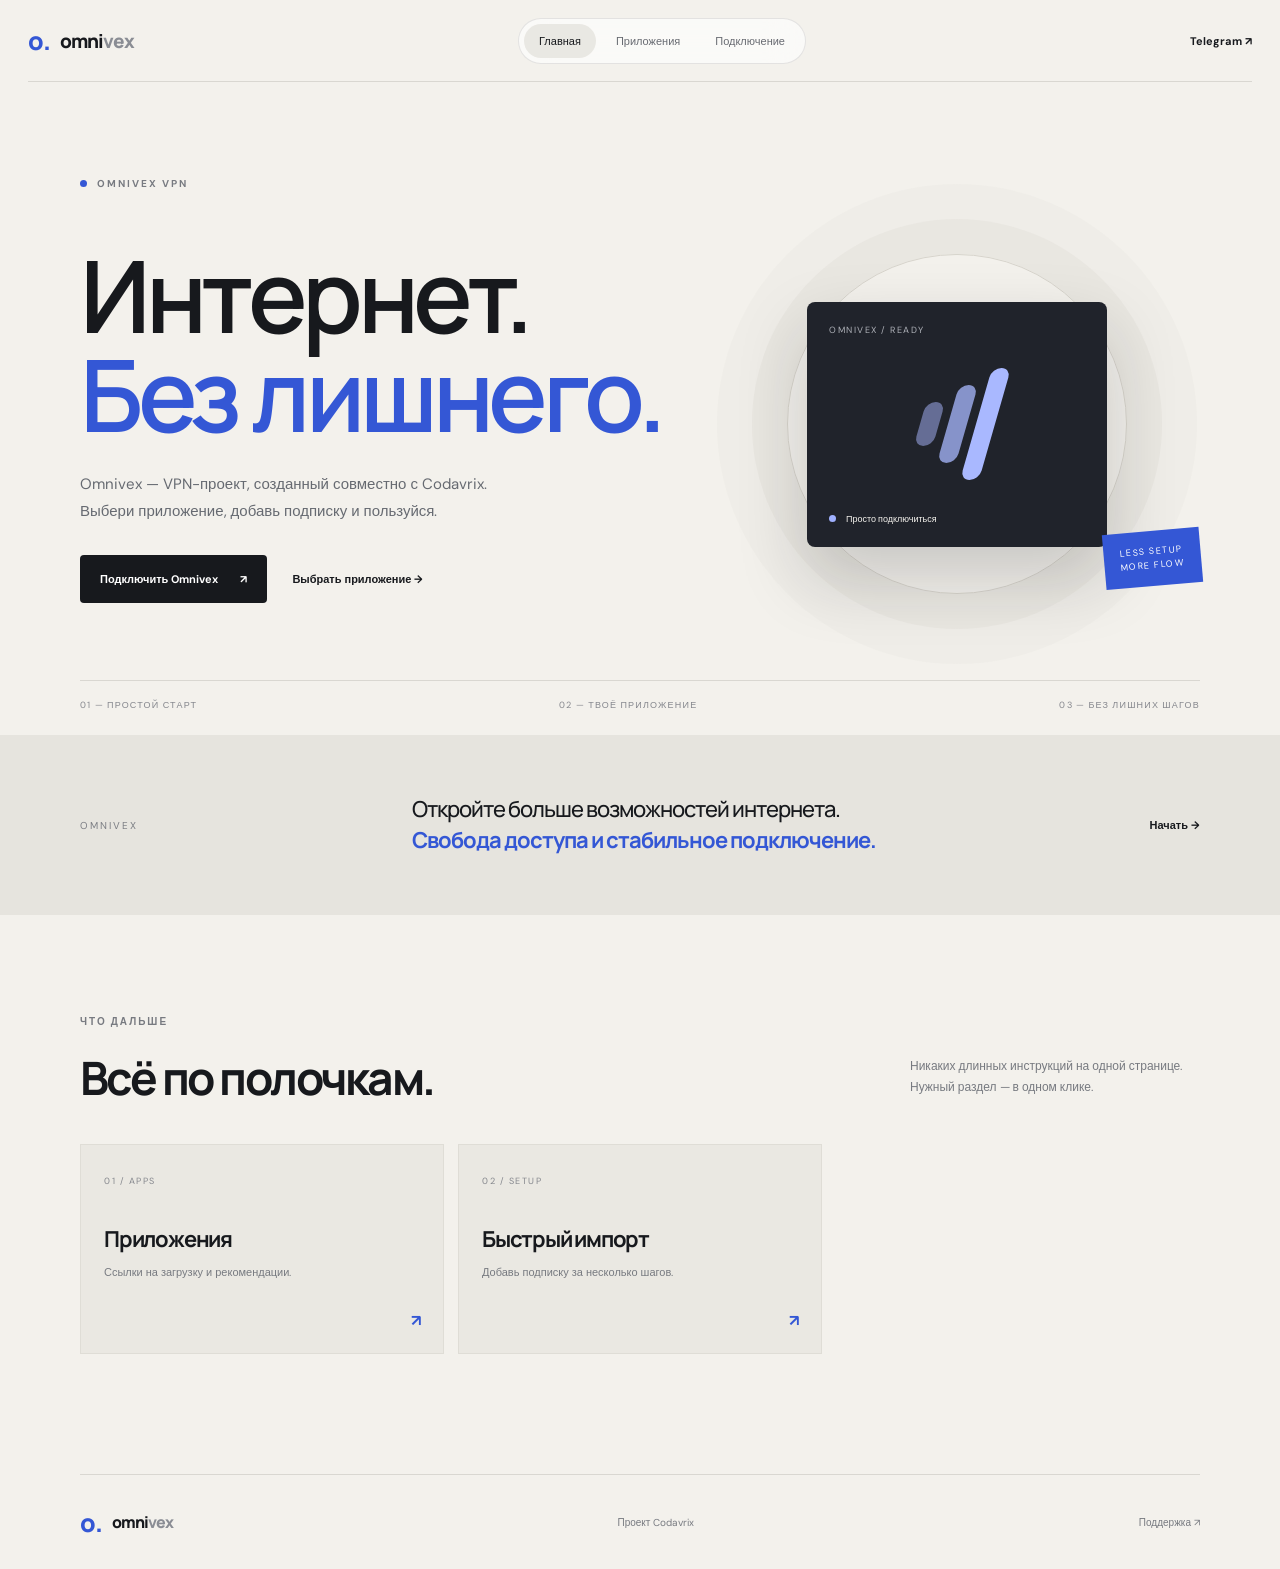
==== commit 34c3f0a0: "Make Universal a subtle homepage hint" ====
--- a/index.html
+++ b/index.html
@@ -1,2 +1,2 @@
 <!doctype html>
-<html lang="ru"><head><meta charset="utf-8"><meta name="viewport" content="width=device-width,initial-scale=1"><meta name="theme-color" content="#f3f1ec"><meta name="description" content="Omnivex VPN — свобода доступа к интернету и стабильное подключение."><title>Omnivex</title><link rel="preconnect" href="https://fonts.googleapis.com"><link rel="preconnect" href="https://fonts.gstatic.com" crossorigin><link href="https://fonts.googleapis.com/css2?family=DM+Sans:wght@400;500;600;700&family=Manrope:wght@400;500;600;700;800&display=swap" rel="stylesheet"><link rel="stylesheet" href="style.css"><script src="script.js" defer></script></head><body><header class="header"><a class="brand" href="index.html"><span class="brand-icon">o.</span><span>omni<span>vex</span></span></a><button class="nav-toggle" aria-label="Открыть меню" aria-expanded="false">☰</button><nav class="nav"><a href="index.html">Главная</a><a href="apps.html">Приложения</a><a href="setup.html">Подключение</a><a href="universal.html">Universal</a></nav><a class="nav-telegram" href="https://t.me/OmnivexVPN" target="_blank" rel="noreferrer">Telegram ↗</a></header><main><section class="home-hero wrap"><div class="eyebrow"><span></span> OMNIVEX VPN</div><div class="hero-grid"><div><h1>Интернет.<br><em>Без лишнего.</em></h1><p class="lead">Omnivex — VPN-проект, созданный совместно с Codavrix. Выбери приложение, добавь подписку и пользуйся.</p><div class="actions"><a class="btn btn-dark" href="setup.html">Подключить Omnivex <b>↗</b></a><a class="plain-link" href="apps.html">Выбрать приложение →</a></div></div><div class="hero-art"><div class="art-orbit"></div><div class="art-card"><span class="art-label">OMNIVEX / READY</span><div class="art-mark"><i></i><i></i><i></i></div><div class="art-bottom"><span class="live-dot"></span> Просто подключиться</div></div><div class="art-stamp">LESS SETUP<br>MORE FLOW</div></div></div><div class="hero-meta"><span>01 — ПРОСТОЙ СТАРТ</span><span>02 — ТВОЁ ПРИЛОЖЕНИЕ</span><span>03 — БЕЗ ЛИШНИХ ШАГОВ</span></div></section><section class="intro-band"><div class="wrap band-inner"><span>OMNIVEX</span><p>Откройте больше возможностей интернета.<br><strong>Свобода доступа и стабильное подключение.</strong></p><a href="setup.html">Начать →</a></div></section><section class="wrap home-sections"><div class="section-top"><div><span class="eyebrow plain">ЧТО ДАЛЬШЕ</span><h2>Всё по полочкам.</h2></div><p>Никаких длинных инструкций на одной странице. Нужный раздел — в одном клике.</p></div><div class="route-grid"><a class="route-card" href="apps.html"><span>01 / APPS</span><h3>Приложения</h3><p>Ссылки на загрузку и рекомендации.</p><b>↗</b></a><a class="route-card" href="setup.html"><span>02 / SETUP</span><h3>Быстрый импорт</h3><p>Добавь подписку за несколько шагов.</p><b>↗</b></a><a class="route-card" href="universal.html"><span>03 / UNIVERSAL</span><h3>Universal APK</h3><p>Универсальная сборка V2rayNG.</p><b>↗</b></a></div></section></main><footer class="footer"><a class="brand" href="index.html"><span class="brand-icon">o.</span><span>omni<span>vex</span></span></a><span>Проект Codavrix</span><a href="https://t.me/OmnivexVPN" target="_blank" rel="noreferrer">Поддержка ↗</a></footer></body></html>+<html lang="ru"><head><meta charset="utf-8"><meta name="viewport" content="width=device-width,initial-scale=1"><meta name="theme-color" content="#f3f1ec"><meta name="description" content="Omnivex VPN — свобода доступа к интернету и стабильное подключение."><title>Omnivex</title><link rel="preconnect" href="https://fonts.googleapis.com"><link rel="preconnect" href="https://fonts.gstatic.com" crossorigin><link href="https://fonts.googleapis.com/css2?family=DM+Sans:wght@400;500;600;700&family=Manrope:wght@400;500;600;700;800&display=swap" rel="stylesheet"><link rel="stylesheet" href="style.css"><script src="script.js" defer></script></head><body><header class="header"><a class="brand" href="index.html"><span class="brand-icon">o.</span><span>omni<span>vex</span></span></a><button class="nav-toggle" aria-label="Открыть меню" aria-expanded="false">☰</button><nav class="nav"><a href="index.html">Главная</a><a href="apps.html">Приложения</a><a href="setup.html">Подключение</a></nav><a class="nav-telegram" href="https://t.me/OmnivexVPN" target="_blank" rel="noreferrer">Telegram ↗</a></header><main><section class="home-hero wrap"><div class="eyebrow"><span></span> OMNIVEX VPN</div><div class="hero-grid"><div><h1>Интернет.<br><em>Без лишнего.</em></h1><p class="lead">Omnivex — VPN-проект, созданный совместно с Codavrix. Выбери приложение, добавь подписку и пользуйся.</p><div class="actions"><a class="btn btn-dark" href="setup.html">Подключить Omnivex <b>↗</b></a><a class="plain-link" href="apps.html">Выбрать приложение →</a></div></div><div class="hero-art"><div class="art-orbit"></div><div class="art-card"><span class="art-label">OMNIVEX / READY</span><div class="art-mark"><i></i><i></i><i></i></div><div class="art-bottom"><span class="live-dot"></span> Просто подключиться</div></div><div class="art-stamp">LESS SETUP<br>MORE FLOW</div></div></div><div class="hero-meta"><span>01 — ПРОСТОЙ СТАРТ</span><span>02 — ТВОЁ ПРИЛОЖЕНИЕ</span><span>03 — БЕЗ ЛИШНИХ ШАГОВ</span></div></section><section class="intro-band"><div class="wrap band-inner"><span>OMNIVEX</span><p>Откройте больше возможностей интернета.<br><strong>Свобода доступа и стабильное подключение.</strong></p><a href="setup.html">Начать →</a></div></section><section class="wrap home-sections"><div class="section-top"><div><span class="eyebrow plain">ЧТО ДАЛЬШЕ</span><h2>Всё по полочкам.</h2></div><p>Никаких длинных инструкций на одной странице. Нужный раздел — в одном клике.</p></div><div class="route-grid"><a class="route-card" href="apps.html"><span>01 / APPS</span><h3>Приложения</h3><p>Ссылки на загрузку и рекомендации.</p><b>↗</b></a><a class="route-card" href="setup.html"><span>02 / SETUP</span><h3>Быстрый импорт</h3><p>Добавь подписку за несколько шагов.</p><b>↗</b></a></div></section></main><footer class="footer"><a class="brand" href="index.html"><span class="brand-icon">o.</span><span>omni<span>vex</span></span></a><span>Проект Codavrix</span><a href="https://t.me/OmnivexVPN" target="_blank" rel="noreferrer">Поддержка ↗</a></footer></body></html>
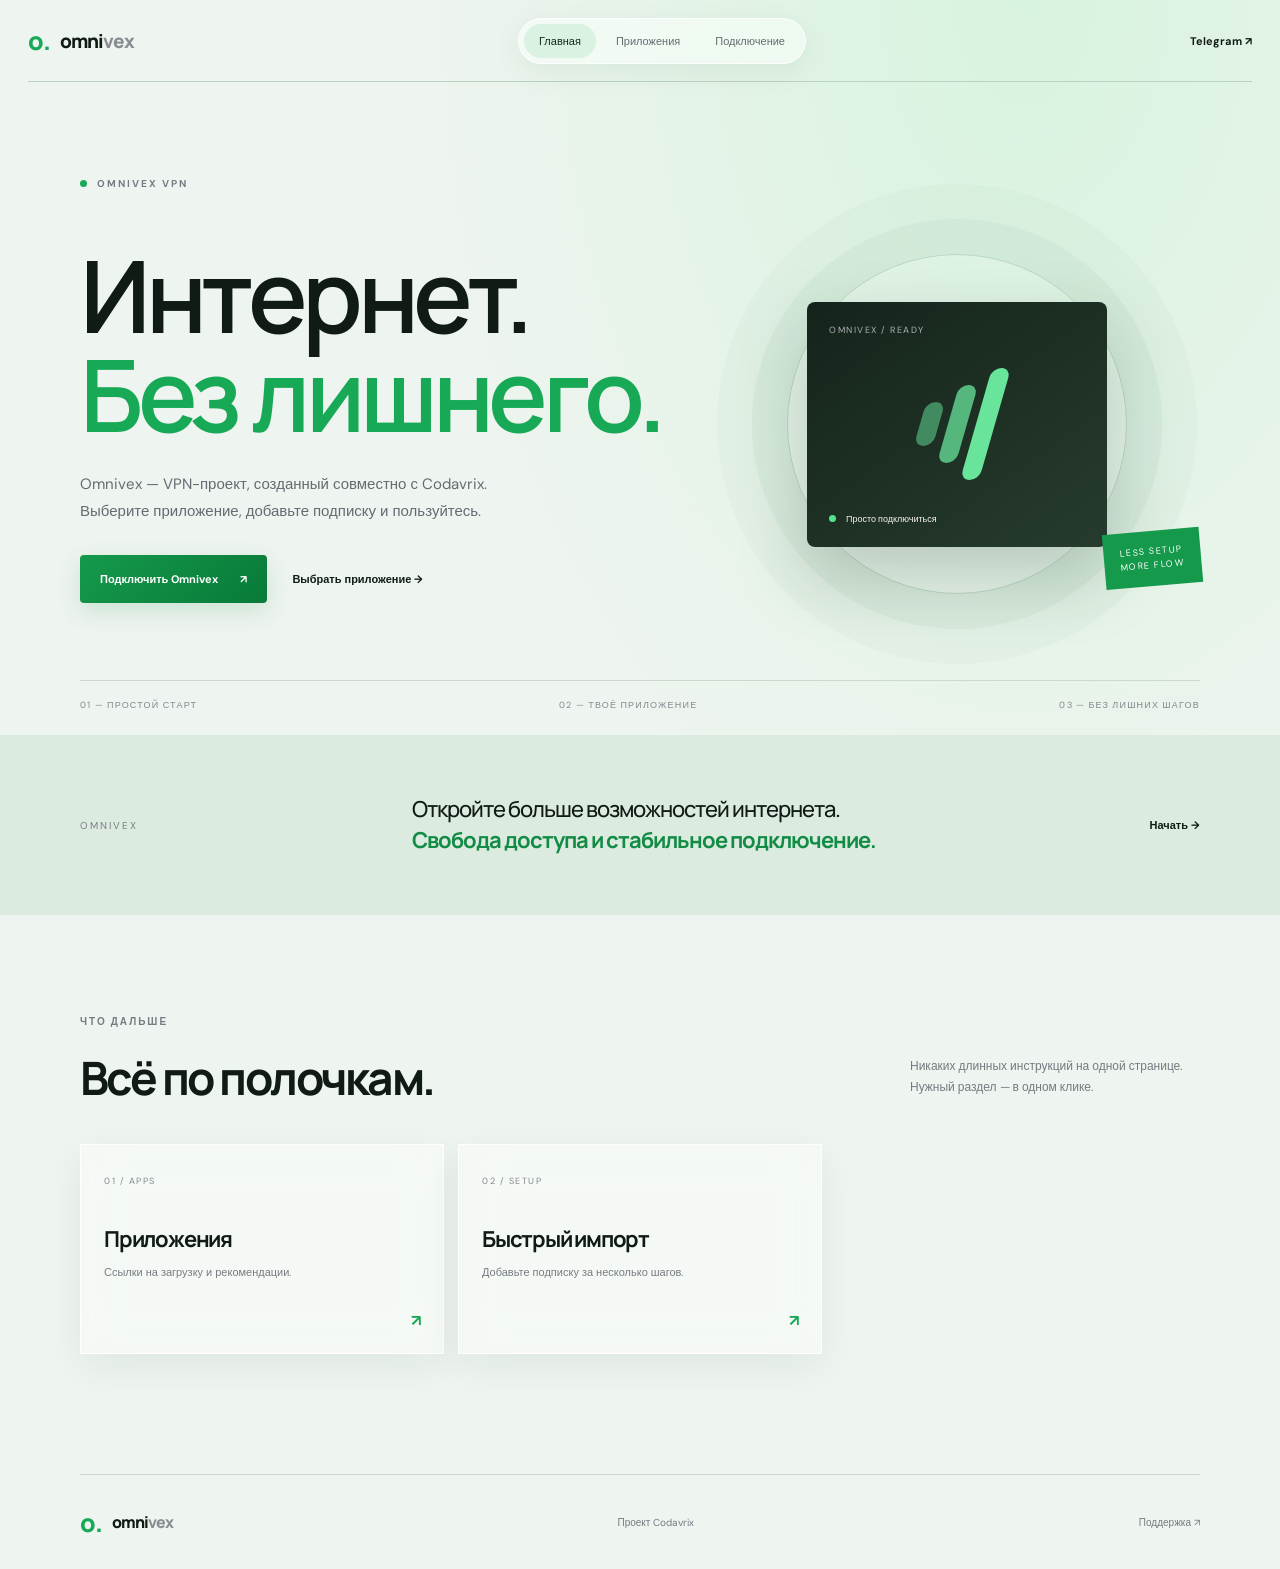
==== commit 85e2fad2: "Apply green liquid glass theme and formal Russian copy" ====
--- a/index.html
+++ b/index.html
@@ -1,2 +1,2 @@
 <!doctype html>
-<html lang="ru"><head><meta charset="utf-8"><meta name="viewport" content="width=device-width,initial-scale=1"><meta name="theme-color" content="#f3f1ec"><meta name="description" content="Omnivex VPN — свобода доступа к интернету и стабильное подключение."><title>Omnivex</title><link rel="preconnect" href="https://fonts.googleapis.com"><link rel="preconnect" href="https://fonts.gstatic.com" crossorigin><link href="https://fonts.googleapis.com/css2?family=DM+Sans:wght@400;500;600;700&family=Manrope:wght@400;500;600;700;800&display=swap" rel="stylesheet"><link rel="stylesheet" href="style.css"><script src="script.js" defer></script></head><body><header class="header"><a class="brand" href="index.html"><span class="brand-icon">o.</span><span>omni<span>vex</span></span></a><button class="nav-toggle" aria-label="Открыть меню" aria-expanded="false">☰</button><nav class="nav"><a href="index.html">Главная</a><a href="apps.html">Приложения</a><a href="setup.html">Подключение</a></nav><a class="nav-telegram" href="https://t.me/OmnivexVPN" target="_blank" rel="noreferrer">Telegram ↗</a></header><main><section class="home-hero wrap"><div class="eyebrow"><span></span> OMNIVEX VPN</div><div class="hero-grid"><div><h1>Интернет.<br><em>Без лишнего.</em></h1><p class="lead">Omnivex — VPN-проект, созданный совместно с Codavrix. Выбери приложение, добавь подписку и пользуйся.</p><div class="actions"><a class="btn btn-dark" href="setup.html">Подключить Omnivex <b>↗</b></a><a class="plain-link" href="apps.html">Выбрать приложение →</a></div></div><div class="hero-art"><div class="art-orbit"></div><div class="art-card"><span class="art-label">OMNIVEX / READY</span><div class="art-mark"><i></i><i></i><i></i></div><div class="art-bottom"><span class="live-dot"></span> Просто подключиться</div></div><div class="art-stamp">LESS SETUP<br>MORE FLOW</div></div></div><div class="hero-meta"><span>01 — ПРОСТОЙ СТАРТ</span><span>02 — ТВОЁ ПРИЛОЖЕНИЕ</span><span>03 — БЕЗ ЛИШНИХ ШАГОВ</span></div></section><section class="intro-band"><div class="wrap band-inner"><span>OMNIVEX</span><p>Откройте больше возможностей интернета.<br><strong>Свобода доступа и стабильное подключение.</strong></p><a href="setup.html">Начать →</a></div></section><section class="wrap home-sections"><div class="section-top"><div><span class="eyebrow plain">ЧТО ДАЛЬШЕ</span><h2>Всё по полочкам.</h2></div><p>Никаких длинных инструкций на одной странице. Нужный раздел — в одном клике.</p></div><div class="route-grid"><a class="route-card" href="apps.html"><span>01 / APPS</span><h3>Приложения</h3><p>Ссылки на загрузку и рекомендации.</p><b>↗</b></a><a class="route-card" href="setup.html"><span>02 / SETUP</span><h3>Быстрый импорт</h3><p>Добавь подписку за несколько шагов.</p><b>↗</b></a></div></section></main><footer class="footer"><a class="brand" href="index.html"><span class="brand-icon">o.</span><span>omni<span>vex</span></span></a><span>Проект Codavrix</span><a href="https://t.me/OmnivexVPN" target="_blank" rel="noreferrer">Поддержка ↗</a></footer></body></html>+<html lang="ru"><head><meta charset="utf-8"><meta name="viewport" content="width=device-width,initial-scale=1"><meta name="theme-color" content="#f3f1ec"><meta name="description" content="Omnivex VPN — свобода доступа к интернету и стабильное подключение."><title>Omnivex</title><link rel="preconnect" href="https://fonts.googleapis.com"><link rel="preconnect" href="https://fonts.gstatic.com" crossorigin><link href="https://fonts.googleapis.com/css2?family=DM+Sans:wght@400;500;600;700&family=Manrope:wght@400;500;600;700;800&display=swap" rel="stylesheet"><link rel="stylesheet" href="style.css"><script src="script.js" defer></script></head><body><header class="header"><a class="brand" href="index.html"><span class="brand-icon">o.</span><span>omni<span>vex</span></span></a><button class="nav-toggle" aria-label="Открыть меню" aria-expanded="false">☰</button><nav class="nav"><a href="index.html">Главная</a><a href="apps.html">Приложения</a><a href="setup.html">Подключение</a></nav><a class="nav-telegram" href="https://t.me/OmnivexVPN" target="_blank" rel="noreferrer">Telegram ↗</a></header><main><section class="home-hero wrap"><div class="eyebrow"><span></span> OMNIVEX VPN</div><div class="hero-grid"><div><h1>Интернет.<br><em>Без лишнего.</em></h1><p class="lead">Omnivex — VPN-проект, созданный совместно с Codavrix. Выберите приложение, добавьте подписку и пользуйтесь.</p><div class="actions"><a class="btn btn-dark" href="setup.html">Подключить Omnivex <b>↗</b></a><a class="plain-link" href="apps.html">Выбрать приложение →</a></div></div><div class="hero-art"><div class="art-orbit"></div><div class="art-card"><span class="art-label">OMNIVEX / READY</span><div class="art-mark"><i></i><i></i><i></i></div><div class="art-bottom"><span class="live-dot"></span> Просто подключиться</div></div><div class="art-stamp">LESS SETUP<br>MORE FLOW</div></div></div><div class="hero-meta"><span>01 — ПРОСТОЙ СТАРТ</span><span>02 — ТВОЁ ПРИЛОЖЕНИЕ</span><span>03 — БЕЗ ЛИШНИХ ШАГОВ</span></div></section><section class="intro-band"><div class="wrap band-inner"><span>OMNIVEX</span><p>Откройте больше возможностей интернета.<br><strong>Свобода доступа и стабильное подключение.</strong></p><a href="setup.html">Начать →</a></div></section><section class="wrap home-sections"><div class="section-top"><div><span class="eyebrow plain">ЧТО ДАЛЬШЕ</span><h2>Всё по полочкам.</h2></div><p>Никаких длинных инструкций на одной странице. Нужный раздел — в одном клике.</p></div><div class="route-grid"><a class="route-card" href="apps.html"><span>01 / APPS</span><h3>Приложения</h3><p>Ссылки на загрузку и рекомендации.</p><b>↗</b></a><a class="route-card" href="setup.html"><span>02 / SETUP</span><h3>Быстрый импорт</h3><p>Добавьте подписку за несколько шагов.</p><b>↗</b></a></div></section></main><footer class="footer"><a class="brand" href="index.html"><span class="brand-icon">o.</span><span>omni<span>vex</span></span></a><span>Проект Codavrix</span><a href="https://t.me/OmnivexVPN" target="_blank" rel="noreferrer">Поддержка ↗</a></footer></body></html>
--- a/style.css
+++ b/style.css
@@ -1 +1,31 @@
-:root{--paper:#f3f1ec;--ink:#17191d;--muted:#777a80;--line:#d9d7d1;--accent:#3457d5;--font:'Manrope',sans-serif;--body:'DM Sans',sans-serif}*{box-sizing:border-box}body{margin:0;background:var(--paper);color:var(--ink);font-family:var(--body)}a{color:inherit;text-decoration:none}button{font:inherit}.wrap,.footer{width:min(1120px,calc(100% - 56px));margin:auto}.header{height:82px;width:min(1320px,calc(100% - 56px));margin:auto;display:flex;align-items:center;justify-content:space-between;border-bottom:1px solid var(--line);position:relative;z-index:5}.brand{display:flex;align-items:center;gap:10px;font:800 19px var(--font);letter-spacing:-1px}.brand>span:last-child>span{color:#8a8d94}.brand-icon{font-size:25px;color:var(--accent)}.nav{display:flex;gap:5px;padding:5px;border:1px solid #17191d1a;border-radius:99px;background:#ffffff9c;backdrop-filter:blur(18px)}.nav a{padding:10px 15px;font-size:11px;color:#686b72;border-radius:99px}.nav a:hover,.nav a[aria-current=page]{background:#e9e8e3;color:#16181c}.nav-telegram,.plain-link{font-size:11px;font-weight:700}.nav-toggle{display:none}.home-hero{padding-top:95px}.eyebrow{font-size:10px;letter-spacing:2px;font-weight:700;color:#777a80;display:flex;align-items:center;gap:10px}.eyebrow>span{width:7px;height:7px;background:var(--accent);border-radius:50%}.hero-grid{display:grid;grid-template-columns:1.1fr .9fr;align-items:center;gap:40px;padding:44px 0 66px}h1,h2,h3{font-family:var(--font);letter-spacing:-.055em}h1{font-size:clamp(58px,8vw,100px);line-height:.99;margin:0 0 28px;font-weight:600}h1 em{font-style:normal;color:var(--accent)}.lead{max-width:460px;font-size:15px;line-height:1.8;color:#666a71}.actions{display:flex;align-items:center;gap:25px;margin-top:30px}.btn{display:inline-flex;align-items:center;justify-content:center;gap:22px;padding:0 20px;min-height:48px;border-radius:4px;font-size:11px;font-weight:700;transition:.2s}.btn:hover{transform:translateY(-2px)}.btn-dark{background:var(--ink);color:white}.btn-dark:hover{background:var(--accent)}.btn-outline{border:1px solid var(--line)}.hero-art{height:380px;display:grid;place-items:center;position:relative}.art-orbit{position:absolute;width:340px;height:340px;border:1px solid #d7d4cc;border-radius:50%;box-shadow:0 0 0 35px #d7d4cc40,0 0 0 70px #d7d4cc26}.art-card{width:300px;height:245px;background:#20232b;color:#f5f3ee;border-radius:8px;position:relative;padding:22px;box-shadow:0 30px 70px #191b2033;display:flex;flex-direction:column;justify-content:space-between;z-index:1}.art-label,.art-bottom{font-size:9px;letter-spacing:1.5px}.art-label{color:#aeb1b8}.art-bottom{letter-spacing:0}.live-dot{display:inline-block;width:7px;height:7px;border-radius:50%;background:#9fb0ff;margin-right:8px}.art-mark{display:flex;justify-content:center;align-items:center;gap:9px;transform:skew(-16deg)}.art-mark i{width:19px;border-radius:10px;background:#a9b8ff}.art-mark i:nth-child(1){height:44px;opacity:.5}.art-mark i:nth-child(2){height:78px;opacity:.75}.art-mark i:nth-child(3){height:112px}.art-stamp{position:absolute;z-index:2;right:0;bottom:28px;background:var(--accent);color:white;padding:13px 16px;font-size:9px;line-height:1.6;letter-spacing:1.5px;transform:rotate(-5deg)}.hero-meta{display:flex;justify-content:space-between;border-top:1px solid var(--line);padding:18px 0 24px;color:#85878d;font-size:9px;letter-spacing:1.2px}.intro-band{background:#e6e4de}.band-inner{min-height:180px;display:flex;align-items:center;justify-content:space-between;gap:25px}.band-inner>span{font-size:10px;letter-spacing:2px;color:#7b7d83}.band-inner p{font:500 22px/1.4 var(--font);letter-spacing:-1px}.band-inner strong{color:var(--accent)}.band-inner>a{font-size:11px;font-weight:700}.home-sections{padding:100px 0 120px}.section-top{display:flex;align-items:end;justify-content:space-between;margin-bottom:35px}.eyebrow.plain{display:block;margin-bottom:18px}.section-top h2{font-size:46px;margin:0}.section-top>p{max-width:290px;color:#777a80;font-size:12px;line-height:1.7}.route-grid{display:grid;grid-template-columns:repeat(3,1fr);gap:14px}.route-card{min-height:210px;background:#eae8e2;padding:23px;position:relative;border:1px solid #dfddd6;transition:.2s}.route-card:hover{background:white;transform:translateY(-3px)}.route-card>span{font-size:9px;letter-spacing:1.5px;color:#85878d}.route-card h3{font-size:22px;margin:35px 0 8px}.route-card p{font-size:11px;color:#777a80}.route-card>b{position:absolute;right:22px;bottom:22px;color:var(--accent)}.footer{min-height:95px;border-top:1px solid var(--line);display:flex;align-items:center;justify-content:space-between;color:#777a80;font-size:10px}.footer .brand{color:var(--ink);font-size:16px}.subpage{padding-top:82px;padding-bottom:120px}.page-title{font-size:clamp(54px,7vw,82px);margin:28px 0 20px}.page-lead{max-width:570px;color:#70737a;font-size:14px;line-height:1.8;margin-bottom:55px}.app-list{border-top:1px solid var(--line)}.app-row{min-height:142px;border-bottom:1px solid var(--line);display:grid;grid-template-columns:45px 56px minmax(200px,1fr) 130px 120px;align-items:center;gap:20px;padding:20px 12px}.app-row:hover{background:#ffffff70}.app-id{font-size:10px;color:#999ba0}.app-monogram{width:46px;height:46px;background:#e5e3dd;border-radius:9px;display:grid;place-items:center;font:700 21px var(--font);color:var(--accent)}.app-desc h2{font-size:20px;margin:4px 0}.app-desc p{font-size:11px;color:#777a80;margin:0}.tag{font-size:8px;letter-spacing:1.4px;font-weight:700;color:var(--accent)}.app-download,.app-use{font-size:10px;font-weight:700}.app-download{color:var(--accent)}.app-use{color:#777a80}.note-box{margin-top:30px;padding:18px 20px;background:#e8e6e0;color:#70737a;font-size:11px;line-height:1.7}.note-box a{color:var(--accent);text-decoration:underline}.quick-panel{background:#e9e7e1;border:1px solid #dddbd4;padding:30px}.quick-head,.quick-download{display:flex;justify-content:space-between;align-items:center}.quick-head,.step-label{font-size:9px;letter-spacing:1.4px;color:#777a80;font-weight:700}.quick-counter{color:var(--accent)}.choice-row{display:flex;gap:8px;flex-wrap:wrap;margin:20px 0 34px}.choice{border:1px solid #d5d3cc;background:transparent;padding:12px 18px;border-radius:3px;font-size:11px;cursor:pointer}.choice.active,.choice:hover{background:var(--ink);color:white;border-color:var(--ink)}.quick-download{padding:25px 0;border-top:1px solid #d5d3cc;border-bottom:1px solid #d5d3cc}.quick-download h2,.quick-import h2{font-size:24px;margin:8px 0 0}.quick-import{padding-top:28px}.quick-import>div:first-child p{font-size:12px;color:#70737a;max-width:540px;line-height:1.7;margin:10px 0 22px}.copy-line{display:flex;max-width:580px;margin-top:25px;border:1px solid #d1cfc8;background:#f7f6f2}.copy-line code{padding:15px;flex:1;overflow-wrap:anywhere;font-size:11px;color:#555861}.copy-line button{border:0;background:var(--ink);color:white;padding:0 18px;font-size:10px;cursor:pointer}.copy-status{font-size:10px;color:var(--accent);min-height:15px}.help-line{margin-top:30px;display:flex;justify-content:space-between;font-size:11px;color:#777a80}.help-line a{color:var(--accent);font-weight:700}.universal-panel{display:grid;grid-template-columns:.8fr 1.2fr;gap:50px;align-items:center;background:#e9e7e1;padding:45px;margin-top:20px}.universal-visual{height:260px;background:#20232b;display:grid;place-items:center;position:relative;overflow:hidden;color:white;font:700 48px var(--font)}.universal-ring{position:absolute;width:190px;height:190px;border:1px solid #69718e;border-radius:50%;box-shadow:0 0 0 28px #a9b8ff14,0 0 0 56px #a9b8ff0d}.universal-visual span{position:relative}.universal-copy h2{font-size:32px;margin:12px 0}.universal-copy p{font-size:12px;line-height:1.8;color:#6e7178;margin-bottom:23px}.universal-copy .plain-link{display:block;margin:18px 0}.universal-copy small{display:block;color:#888a90;font-size:9px;line-height:1.6;max-width:430px}@media(max-width:760px){.wrap,.footer{width:calc(100% - 36px)}.header{width:calc(100% - 36px);height:70px}.nav-toggle{display:block;order:3;border:0;background:none;font-size:19px}.nav-telegram{margin-left:auto;margin-right:18px}.nav{display:none;position:absolute;top:62px;left:0;right:0;flex-direction:column;border-radius:8px;background:#f8f7f3;padding:8px;box-shadow:0 15px 35px #0001}.nav.open{display:flex}.nav a{padding:13px}.home-hero{padding-top:65px}.hero-grid{grid-template-columns:1fr;padding-top:32px;gap:10px}.hero-grid h1{font-size:clamp(54px,14vw,78px)}.hero-art{height:300px}.art-card{width:260px;height:210px}.art-orbit{width:260px;height:260px}.art-stamp{right:3px;bottom:14px}.hero-meta{gap:15px;flex-wrap:wrap;font-size:8px}.band-inner{padding:25px 0;min-height:150px;flex-wrap:wrap}.band-inner p{font-size:19px;flex:1}.band-inner>span{width:100%}.home-sections{padding:70px 0}.section-top{display:block}.section-top h2{font-size:38px}.section-top>p{margin-top:14px}.route-grid{grid-template-columns:1fr}.route-card{min-height:165px}.footer{min-height:100px;gap:12px;flex-wrap:wrap;padding:20px 0}.subpage{padding-top:60px;padding-bottom:80px}.page-title{font-size:clamp(48px,13vw,68px)}.page-lead{margin-bottom:35px}.app-row{grid-template-columns:28px 42px 1fr;gap:12px;min-height:130px}.app-monogram{width:40px;height:40px}.app-desc h2{font-size:17px}.app-download,.app-use{grid-column:3}.app-download{margin-top:3px}.app-use{margin-top:-8px}.quick-panel{padding:20px 16px}.quick-download{gap:15px;align-items:flex-start;flex-direction:column}.quick-download h2,.quick-import h2{font-size:21px}.copy-line code{font-size:9px;padding:13px 9px}.copy-line button{padding:0 10px}.universal-panel{grid-template-columns:1fr;padding:20px;gap:25px}.universal-visual{height:190px}.universal-copy h2{font-size:27px}.help-line{gap:15px;flex-wrap:wrap}}@media(prefers-reduced-motion:reduce){*,*::before,*::after{scroll-behavior:auto!important;transition:none!important}}+:root{--paper:#f3f1ec;--ink:#17191d;--muted:#777a80;--line:#d9d7d1;--accent:#3457d5;--font:'Manrope',sans-serif;--body:'DM Sans',sans-serif}*{box-sizing:border-box}body{margin:0;background:var(--paper);color:var(--ink);font-family:var(--body)}a{color:inherit;text-decoration:none}button{font:inherit}.wrap,.footer{width:min(1120px,calc(100% - 56px));margin:auto}.header{height:82px;width:min(1320px,calc(100% - 56px));margin:auto;display:flex;align-items:center;justify-content:space-between;border-bottom:1px solid var(--line);position:relative;z-index:5}.brand{display:flex;align-items:center;gap:10px;font:800 19px var(--font);letter-spacing:-1px}.brand>span:last-child>span{color:#8a8d94}.brand-icon{font-size:25px;color:var(--accent)}.nav{display:flex;gap:5px;padding:5px;border:1px solid #17191d1a;border-radius:99px;background:#ffffff9c;backdrop-filter:blur(18px)}.nav a{padding:10px 15px;font-size:11px;color:#686b72;border-radius:99px}.nav a:hover,.nav a[aria-current=page]{background:#e9e8e3;color:#16181c}.nav-telegram,.plain-link{font-size:11px;font-weight:700}.nav-toggle{display:none}.home-hero{padding-top:95px}.eyebrow{font-size:10px;letter-spacing:2px;font-weight:700;color:#777a80;display:flex;align-items:center;gap:10px}.eyebrow>span{width:7px;height:7px;background:var(--accent);border-radius:50%}.hero-grid{display:grid;grid-template-columns:1.1fr .9fr;align-items:center;gap:40px;padding:44px 0 66px}h1,h2,h3{font-family:var(--font);letter-spacing:-.055em}h1{font-size:clamp(58px,8vw,100px);line-height:.99;margin:0 0 28px;font-weight:600}h1 em{font-style:normal;color:var(--accent)}.lead{max-width:460px;font-size:15px;line-height:1.8;color:#666a71}.actions{display:flex;align-items:center;gap:25px;margin-top:30px}.btn{display:inline-flex;align-items:center;justify-content:center;gap:22px;padding:0 20px;min-height:48px;border-radius:4px;font-size:11px;font-weight:700;transition:.2s}.btn:hover{transform:translateY(-2px)}.btn-dark{background:var(--ink);color:white}.btn-dark:hover{background:var(--accent)}.btn-outline{border:1px solid var(--line)}.hero-art{height:380px;display:grid;place-items:center;position:relative}.art-orbit{position:absolute;width:340px;height:340px;border:1px solid #d7d4cc;border-radius:50%;box-shadow:0 0 0 35px #d7d4cc40,0 0 0 70px #d7d4cc26}.art-card{width:300px;height:245px;background:#20232b;color:#f5f3ee;border-radius:8px;position:relative;padding:22px;box-shadow:0 30px 70px #191b2033;display:flex;flex-direction:column;justify-content:space-between;z-index:1}.art-label,.art-bottom{font-size:9px;letter-spacing:1.5px}.art-label{color:#aeb1b8}.art-bottom{letter-spacing:0}.live-dot{display:inline-block;width:7px;height:7px;border-radius:50%;background:#9fb0ff;margin-right:8px}.art-mark{display:flex;justify-content:center;align-items:center;gap:9px;transform:skew(-16deg)}.art-mark i{width:19px;border-radius:10px;background:#a9b8ff}.art-mark i:nth-child(1){height:44px;opacity:.5}.art-mark i:nth-child(2){height:78px;opacity:.75}.art-mark i:nth-child(3){height:112px}.art-stamp{position:absolute;z-index:2;right:0;bottom:28px;background:var(--accent);color:white;padding:13px 16px;font-size:9px;line-height:1.6;letter-spacing:1.5px;transform:rotate(-5deg)}.hero-meta{display:flex;justify-content:space-between;border-top:1px solid var(--line);padding:18px 0 24px;color:#85878d;font-size:9px;letter-spacing:1.2px}.intro-band{background:#e6e4de}.band-inner{min-height:180px;display:flex;align-items:center;justify-content:space-between;gap:25px}.band-inner>span{font-size:10px;letter-spacing:2px;color:#7b7d83}.band-inner p{font:500 22px/1.4 var(--font);letter-spacing:-1px}.band-inner strong{color:var(--accent)}.band-inner>a{font-size:11px;font-weight:700}.home-sections{padding:100px 0 120px}.section-top{display:flex;align-items:end;justify-content:space-between;margin-bottom:35px}.eyebrow.plain{display:block;margin-bottom:18px}.section-top h2{font-size:46px;margin:0}.section-top>p{max-width:290px;color:#777a80;font-size:12px;line-height:1.7}.route-grid{display:grid;grid-template-columns:repeat(3,1fr);gap:14px}.route-card{min-height:210px;background:#eae8e2;padding:23px;position:relative;border:1px solid #dfddd6;transition:.2s}.route-card:hover{background:white;transform:translateY(-3px)}.route-card>span{font-size:9px;letter-spacing:1.5px;color:#85878d}.route-card h3{font-size:22px;margin:35px 0 8px}.route-card p{font-size:11px;color:#777a80}.route-card>b{position:absolute;right:22px;bottom:22px;color:var(--accent)}.footer{min-height:95px;border-top:1px solid var(--line);display:flex;align-items:center;justify-content:space-between;color:#777a80;font-size:10px}.footer .brand{color:var(--ink);font-size:16px}.subpage{padding-top:82px;padding-bottom:120px}.page-title{font-size:clamp(54px,7vw,82px);margin:28px 0 20px}.page-lead{max-width:570px;color:#70737a;font-size:14px;line-height:1.8;margin-bottom:55px}.app-list{border-top:1px solid var(--line)}.app-row{min-height:142px;border-bottom:1px solid var(--line);display:grid;grid-template-columns:45px 56px minmax(200px,1fr) 130px 120px;align-items:center;gap:20px;padding:20px 12px}.app-row:hover{background:#ffffff70}.app-id{font-size:10px;color:#999ba0}.app-monogram{width:46px;height:46px;background:#e5e3dd;border-radius:9px;display:grid;place-items:center;font:700 21px var(--font);color:var(--accent)}.app-desc h2{font-size:20px;margin:4px 0}.app-desc p{font-size:11px;color:#777a80;margin:0}.tag{font-size:8px;letter-spacing:1.4px;font-weight:700;color:var(--accent)}.app-download,.app-use{font-size:10px;font-weight:700}.app-download{color:var(--accent)}.app-use{color:#777a80}.note-box{margin-top:30px;padding:18px 20px;background:#e8e6e0;color:#70737a;font-size:11px;line-height:1.7}.note-box a{color:var(--accent);text-decoration:underline}.quick-panel{background:#e9e7e1;border:1px solid #dddbd4;padding:30px}.quick-head,.quick-download{display:flex;justify-content:space-between;align-items:center}.quick-head,.step-label{font-size:9px;letter-spacing:1.4px;color:#777a80;font-weight:700}.quick-counter{color:var(--accent)}.choice-row{display:flex;gap:8px;flex-wrap:wrap;margin:20px 0 34px}.choice{border:1px solid #d5d3cc;background:transparent;padding:12px 18px;border-radius:3px;font-size:11px;cursor:pointer}.choice.active,.choice:hover{background:var(--ink);color:white;border-color:var(--ink)}.quick-download{padding:25px 0;border-top:1px solid #d5d3cc;border-bottom:1px solid #d5d3cc}.quick-download h2,.quick-import h2{font-size:24px;margin:8px 0 0}.quick-import{padding-top:28px}.quick-import>div:first-child p{font-size:12px;color:#70737a;max-width:540px;line-height:1.7;margin:10px 0 22px}.copy-line{display:flex;max-width:580px;margin-top:25px;border:1px solid #d1cfc8;background:#f7f6f2}.copy-line code{padding:15px;flex:1;overflow-wrap:anywhere;font-size:11px;color:#555861}.copy-line button{border:0;background:var(--ink);color:white;padding:0 18px;font-size:10px;cursor:pointer}.copy-status{font-size:10px;color:var(--accent);min-height:15px}.help-line{margin-top:30px;display:flex;justify-content:space-between;font-size:11px;color:#777a80}.help-line a{color:var(--accent);font-weight:700}.universal-panel{display:grid;grid-template-columns:.8fr 1.2fr;gap:50px;align-items:center;background:#e9e7e1;padding:45px;margin-top:20px}.universal-visual{height:260px;background:#20232b;display:grid;place-items:center;position:relative;overflow:hidden;color:white;font:700 48px var(--font)}.universal-ring{position:absolute;width:190px;height:190px;border:1px solid #69718e;border-radius:50%;box-shadow:0 0 0 28px #a9b8ff14,0 0 0 56px #a9b8ff0d}.universal-visual span{position:relative}.universal-copy h2{font-size:32px;margin:12px 0}.universal-copy p{font-size:12px;line-height:1.8;color:#6e7178;margin-bottom:23px}.universal-copy .plain-link{display:block;margin:18px 0}.universal-copy small{display:block;color:#888a90;font-size:9px;line-height:1.6;max-width:430px}@media(max-width:760px){.wrap,.footer{width:calc(100% - 36px)}.header{width:calc(100% - 36px);height:70px}.nav-toggle{display:block;order:3;border:0;background:none;font-size:19px}.nav-telegram{margin-left:auto;margin-right:18px}.nav{display:none;position:absolute;top:62px;left:0;right:0;flex-direction:column;border-radius:8px;background:#f8f7f3;padding:8px;box-shadow:0 15px 35px #0001}.nav.open{display:flex}.nav a{padding:13px}.home-hero{padding-top:65px}.hero-grid{grid-template-columns:1fr;padding-top:32px;gap:10px}.hero-grid h1{font-size:clamp(54px,14vw,78px)}.hero-art{height:300px}.art-card{width:260px;height:210px}.art-orbit{width:260px;height:260px}.art-stamp{right:3px;bottom:14px}.hero-meta{gap:15px;flex-wrap:wrap;font-size:8px}.band-inner{padding:25px 0;min-height:150px;flex-wrap:wrap}.band-inner p{font-size:19px;flex:1}.band-inner>span{width:100%}.home-sections{padding:70px 0}.section-top{display:block}.section-top h2{font-size:38px}.section-top>p{margin-top:14px}.route-grid{grid-template-columns:1fr}.route-card{min-height:165px}.footer{min-height:100px;gap:12px;flex-wrap:wrap;padding:20px 0}.subpage{padding-top:60px;padding-bottom:80px}.page-title{font-size:clamp(48px,13vw,68px)}.page-lead{margin-bottom:35px}.app-row{grid-template-columns:28px 42px 1fr;gap:12px;min-height:130px}.app-monogram{width:40px;height:40px}.app-desc h2{font-size:17px}.app-download,.app-use{grid-column:3}.app-download{margin-top:3px}.app-use{margin-top:-8px}.quick-panel{padding:20px 16px}.quick-download{gap:15px;align-items:flex-start;flex-direction:column}.quick-download h2,.quick-import h2{font-size:21px}.copy-line code{font-size:9px;padding:13px 9px}.copy-line button{padding:0 10px}.universal-panel{grid-template-columns:1fr;padding:20px;gap:25px}.universal-visual{height:190px}.universal-copy h2{font-size:27px}.help-line{gap:15px;flex-wrap:wrap}}@media(prefers-reduced-motion:reduce){*,*::before,*::after{scroll-behavior:auto!important;transition:none!important}}
+
+/* Omnivex green + liquid glass */
+:root{--paper:#eef4ef;--ink:#101b15;--muted:#65756a;--line:#cbd9ce;--accent:#18a957}
+body{background:radial-gradient(ellipse at 80% 0%,#d8f3df 0,transparent 42%),var(--paper)}
+.header{border-bottom-color:#b9d2c1}
+.nav{background:#ffffff80;border-color:#ffffffb8;box-shadow:0 8px 30px #173b2510;backdrop-filter:blur(24px) saturate(1.6);-webkit-backdrop-filter:blur(24px) saturate(1.6)}
+.nav a:hover,.nav a[aria-current=page]{background:#d9f2e1;color:#102d1c}
+.brand-icon,h1 em,.tag,.app-download,.quick-counter,.help-line a,.route-card>b{color:var(--accent)}
+.eyebrow>span{background:var(--accent)}
+.btn-dark{background:linear-gradient(135deg,#15994b,#087a39);box-shadow:0 8px 24px #138b4528}
+.btn-dark:hover{background:#086c34}
+.btn-outline,.choice,.copy-line{border-color:#c4d9c9}
+.art-card,.universal-visual{background:linear-gradient(145deg,#15241b,#263b2d);box-shadow:0 28px 70px #102b1b38}
+.art-mark i{background:#68e59b}
+.live-dot{background:#55e38d}
+.art-stamp{background:#15994b}
+.intro-band{background:#dcebe0}
+.band-inner strong{color:#128b45}
+.route-card,.quick-panel,.note-box,.quick-panel,.universal-panel{background:#ffffff72;border:1px solid #ffffffb8;box-shadow:0 12px 36px #173b2510;backdrop-filter:blur(22px) saturate(1.45);-webkit-backdrop-filter:blur(22px) saturate(1.45)}
+.route-card:hover,.app-row:hover{background:#ffffffa8}
+.route-card{border-color:#ffffffc9}
+.app-row{border-bottom-color:#cbd9ce}
+.app-monogram{background:#dff0e3;color:#138b45;border:1px solid #ffffffc9}
+.copy-line{background:#ffffff85;border-color:#ffffffc9;backdrop-filter:blur(18px);-webkit-backdrop-filter:blur(18px)}
+.copy-line button{background:#153b25}
+.copy-status{color:#128b45}
+.choice.active,.choice:hover{background:#153b25;border-color:#153b25}
+.art-orbit{border-color:#b8d7c1;box-shadow:0 0 0 35px #b8d7c140,0 0 0 70px #b8d7c126}
+.universal-ring{border-color:#69b989}
+@media(max-width:760px){.nav{background:#f4fbf5eF;box-shadow:0 15px 35px #12351d20}}
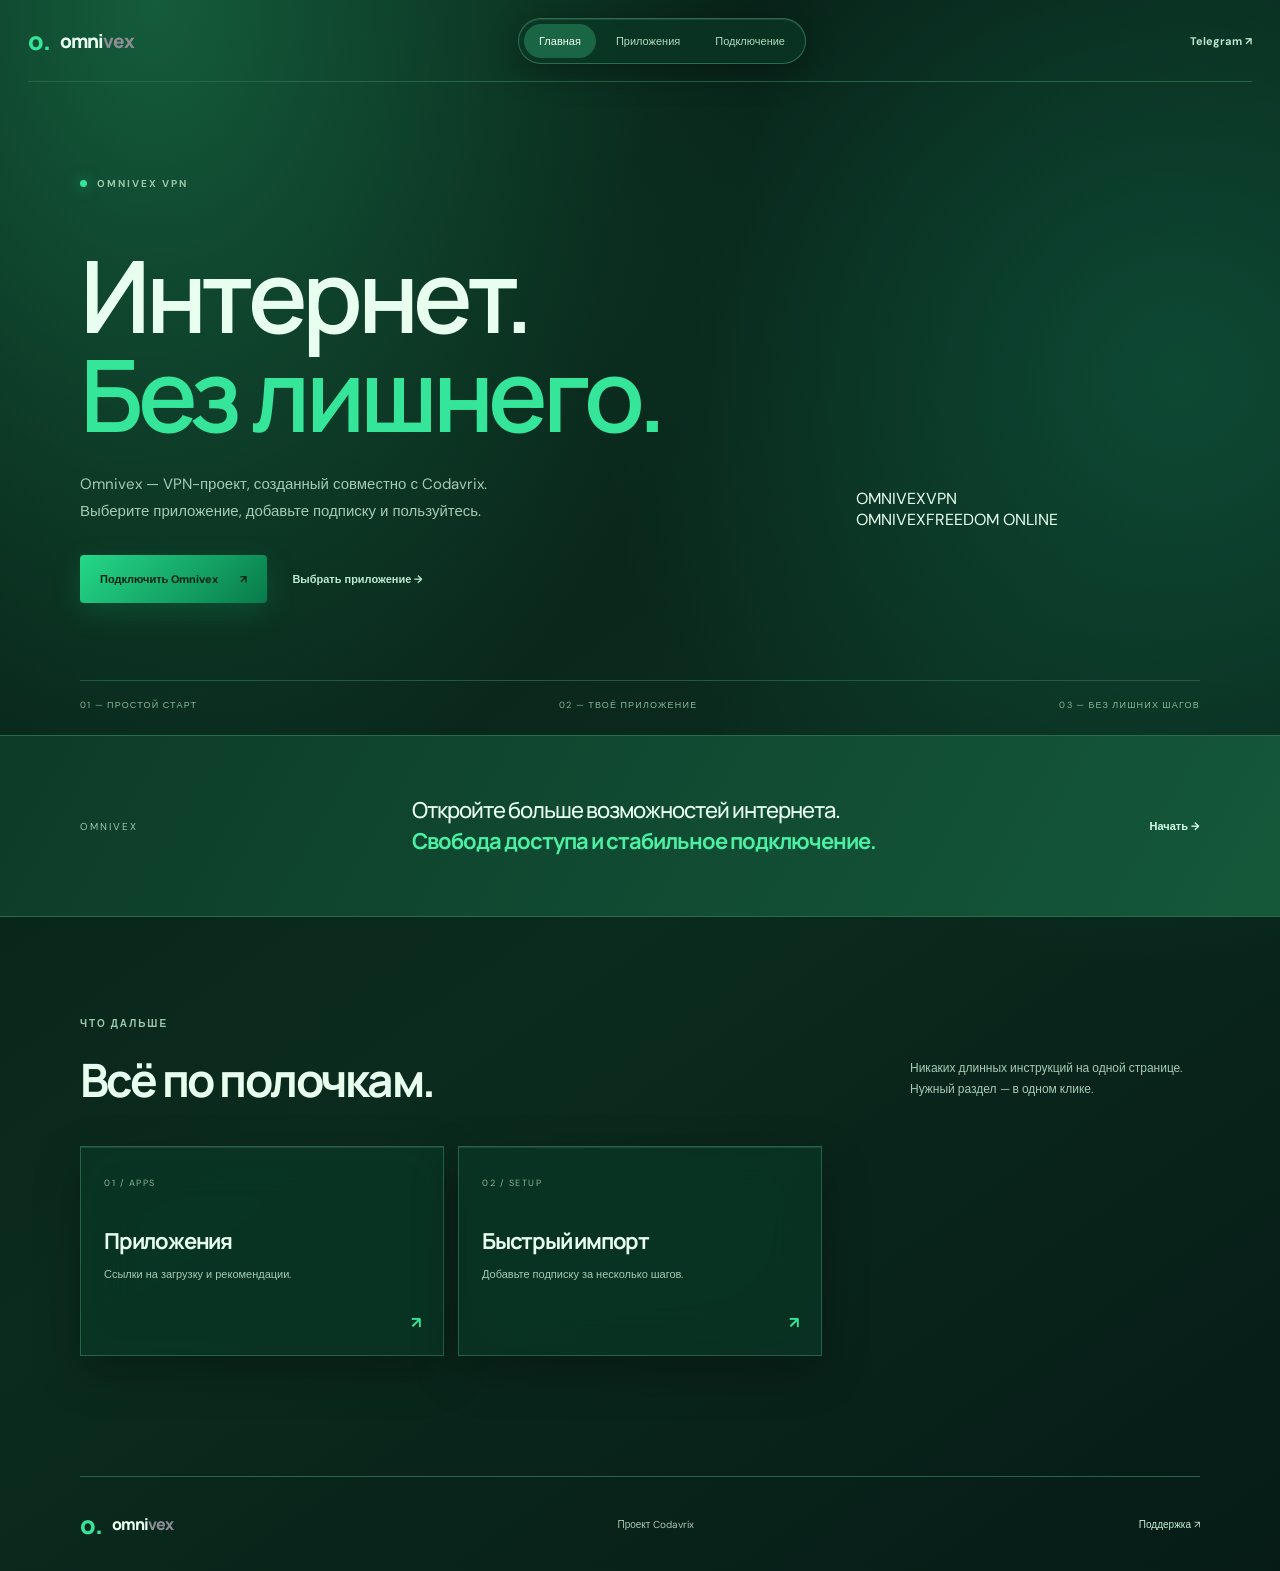
==== commit 00360c29: "Replace hero graphic with 3D Omnivex coin" ====
--- a/index.html
+++ b/index.html
@@ -1,2 +1,2 @@
 <!doctype html>
-<html lang="ru"><head><meta charset="utf-8"><meta name="viewport" content="width=device-width,initial-scale=1"><meta name="theme-color" content="#f3f1ec"><meta name="description" content="Omnivex VPN — свобода доступа к интернету и стабильное подключение."><title>Omnivex</title><link rel="preconnect" href="https://fonts.googleapis.com"><link rel="preconnect" href="https://fonts.gstatic.com" crossorigin><link href="https://fonts.googleapis.com/css2?family=DM+Sans:wght@400;500;600;700&family=Manrope:wght@400;500;600;700;800&display=swap" rel="stylesheet"><link rel="stylesheet" href="style.css"><script src="script.js" defer></script></head><body><header class="header"><a class="brand" href="index.html"><span class="brand-icon">o.</span><span>omni<span>vex</span></span></a><button class="nav-toggle" aria-label="Открыть меню" aria-expanded="false">☰</button><nav class="nav"><a href="index.html">Главная</a><a href="apps.html">Приложения</a><a href="setup.html">Подключение</a></nav><a class="nav-telegram" href="https://t.me/OmnivexVPN" target="_blank" rel="noreferrer">Telegram ↗</a></header><main><section class="home-hero wrap"><div class="eyebrow"><span></span> OMNIVEX VPN</div><div class="hero-grid"><div><h1>Интернет.<br><em>Без лишнего.</em></h1><p class="lead">Omnivex — VPN-проект, созданный совместно с Codavrix. Выберите приложение, добавьте подписку и пользуйтесь.</p><div class="actions"><a class="btn btn-dark" href="setup.html">Подключить Omnivex <b>↗</b></a><a class="plain-link" href="apps.html">Выбрать приложение →</a></div></div><div class="hero-art"><div class="art-orbit"></div><div class="art-card"><span class="art-label">OMNIVEX / READY</span><div class="art-mark"><i></i><i></i><i></i></div><div class="art-bottom"><span class="live-dot"></span> Просто подключиться</div></div><div class="art-stamp">LESS SETUP<br>MORE FLOW</div></div></div><div class="hero-meta"><span>01 — ПРОСТОЙ СТАРТ</span><span>02 — ТВОЁ ПРИЛОЖЕНИЕ</span><span>03 — БЕЗ ЛИШНИХ ШАГОВ</span></div></section><section class="intro-band"><div class="wrap band-inner"><span>OMNIVEX</span><p>Откройте больше возможностей интернета.<br><strong>Свобода доступа и стабильное подключение.</strong></p><a href="setup.html">Начать →</a></div></section><section class="wrap home-sections"><div class="section-top"><div><span class="eyebrow plain">ЧТО ДАЛЬШЕ</span><h2>Всё по полочкам.</h2></div><p>Никаких длинных инструкций на одной странице. Нужный раздел — в одном клике.</p></div><div class="route-grid"><a class="route-card" href="apps.html"><span>01 / APPS</span><h3>Приложения</h3><p>Ссылки на загрузку и рекомендации.</p><b>↗</b></a><a class="route-card" href="setup.html"><span>02 / SETUP</span><h3>Быстрый импорт</h3><p>Добавьте подписку за несколько шагов.</p><b>↗</b></a></div></section></main><footer class="footer"><a class="brand" href="index.html"><span class="brand-icon">o.</span><span>omni<span>vex</span></span></a><span>Проект Codavrix</span><a href="https://t.me/OmnivexVPN" target="_blank" rel="noreferrer">Поддержка ↗</a></footer></body></html>+<html lang="ru"><head><meta charset="utf-8"><meta name="viewport" content="width=device-width,initial-scale=1"><meta name="theme-color" content="#f3f1ec"><meta name="description" content="Omnivex VPN — свобода доступа к интернету и стабильное подключение."><title>Omnivex</title><link rel="preconnect" href="https://fonts.googleapis.com"><link rel="preconnect" href="https://fonts.gstatic.com" crossorigin><link href="https://fonts.googleapis.com/css2?family=DM+Sans:wght@400;500;600;700&family=Manrope:wght@400;500;600;700;800&display=swap" rel="stylesheet"><link rel="stylesheet" href="style.css"><script src="script.js" defer></script></head><body><header class="header"><a class="brand" href="index.html"><span class="brand-icon">o.</span><span>omni<span>vex</span></span></a><button class="nav-toggle" aria-label="Открыть меню" aria-expanded="false">☰</button><nav class="nav"><a href="index.html">Главная</a><a href="apps.html">Приложения</a><a href="setup.html">Подключение</a></nav><a class="nav-telegram" href="https://t.me/OmnivexVPN" target="_blank" rel="noreferrer">Telegram ↗</a></header><main><section class="home-hero wrap"><div class="eyebrow"><span></span> OMNIVEX VPN</div><div class="hero-grid"><div><h1>Интернет.<br><em>Без лишнего.</em></h1><p class="lead">Omnivex — VPN-проект, созданный совместно с Codavrix. Выберите приложение, добавьте подписку и пользуйтесь.</p><div class="actions"><a class="btn btn-dark" href="setup.html">Подключить Omnivex <b>↗</b></a><a class="plain-link" href="apps.html">Выбрать приложение →</a></div></div><div class="hero-art coin-stage"><div class="coin-orbit"></div><div class="brand-coin" aria-label="Вращающаяся 3D-монета Omnivex"><div class="coin-face coin-front"><span class="coin-name">OMNIVEX</span><span class="coin-sub">VPN</span></div><div class="coin-face coin-back"><span class="coin-name">OMNIVEX</span><span class="coin-sub">FREEDOM ONLINE</span></div></div></div></div><div class="hero-meta"><span>01 — ПРОСТОЙ СТАРТ</span><span>02 — ТВОЁ ПРИЛОЖЕНИЕ</span><span>03 — БЕЗ ЛИШНИХ ШАГОВ</span></div></section><section class="intro-band"><div class="wrap band-inner"><span>OMNIVEX</span><p>Откройте больше возможностей интернета.<br><strong>Свобода доступа и стабильное подключение.</strong></p><a href="setup.html">Начать →</a></div></section><section class="wrap home-sections"><div class="section-top"><div><span class="eyebrow plain">ЧТО ДАЛЬШЕ</span><h2>Всё по полочкам.</h2></div><p>Никаких длинных инструкций на одной странице. Нужный раздел — в одном клике.</p></div><div class="route-grid"><a class="route-card" href="apps.html"><span>01 / APPS</span><h3>Приложения</h3><p>Ссылки на загрузку и рекомендации.</p><b>↗</b></a><a class="route-card" href="setup.html"><span>02 / SETUP</span><h3>Быстрый импорт</h3><p>Добавьте подписку за несколько шагов.</p><b>↗</b></a></div></section></main><footer class="footer"><a class="brand" href="index.html"><span class="brand-icon">o.</span><span>omni<span>vex</span></span></a><span>Проект Codavrix</span><a href="https://t.me/OmnivexVPN" target="_blank" rel="noreferrer">Поддержка ↗</a></footer></body></html>
--- a/style.css
+++ b/style.css
@@ -29,3 +29,77 @@
 .art-orbit{border-color:#b8d7c1;box-shadow:0 0 0 35px #b8d7c140,0 0 0 70px #b8d7c126}
 .universal-ring{border-color:#69b989}
 @media(max-width:760px){.nav{background:#f4fbf5eF;box-shadow:0 15px 35px #12351d20}}
+
+
+/* Full emerald visual system */
+:root{
+ --paper:#071f18;--ink:#e8fff0;--muted:#a0c4ae;--line:#1e5b40;--accent:#20d889;
+ color-scheme:dark
+}
+html,body{background:#071f18;color:#e8fff0}
+body{
+ background:
+ radial-gradient(ellipse at 12% 0%,#145c3b 0,transparent 38%),
+ radial-gradient(ellipse at 92% 24%,#0d4934 0,transparent 35%),
+ linear-gradient(145deg,#061b14,#0b2b1e 55%,#061b16)
+}
+.header{border-bottom-color:#286448}
+.brand,.footer .brand{color:#e8fff0}
+.brand-icon,h1 em,.tag,.app-download,.quick-counter,.help-line a,.route-card>b{color:#35e69a}
+.nav{
+ background:#0d3828a8;border-color:#3b8d65a8;
+ box-shadow:0 8px 32px #0005, inset 0 1px #ffffff18;
+ backdrop-filter:blur(26px) saturate(1.7);-webkit-backdrop-filter:blur(26px) saturate(1.7)
+}
+.nav a{color:#b5d9c2}
+.nav a:hover,.nav a[aria-current=page]{background:#1a6544;color:#f1fff6}
+.nav-telegram,.plain-link{color:#bcebd0}
+.eyebrow,.eyebrow.plain,.step-label,.quick-head{color:#9bc9ad}
+.eyebrow>span{background:#35e69a;box-shadow:0 0 14px #35e69a88}
+.lead,.page-lead,.section-top>p,.route-card p,.app-desc p,.note-box,
+.quick-import>div:first-child p,.universal-copy p,.universal-copy small,
+.help-line,.footer{color:#a6cbb4}
+.btn-dark{background:linear-gradient(135deg,#25d889,#087b4a);color:#042116;box-shadow:0 9px 28px #13b96b35}
+.btn-dark:hover{background:linear-gradient(135deg,#48f0a7,#0c9a5d)}
+.btn-outline{border-color:#347c58;color:#dfffea;background:#0d3828a0}
+.hero-art .art-card,.universal-visual{
+ background:linear-gradient(145deg,#0b3021,#14583a 70%,#0b3827);
+ border:1px solid #3a9b6a66;box-shadow:0 30px 75px #0007,inset 0 1px #ffffff20
+}
+.art-label{color:#a7d9b9}
+.art-mark i{background:linear-gradient(180deg,#8dffc0,#16c878)}
+.live-dot{background:#48f0a0;box-shadow:0 0 12px #48f0a0}
+.art-stamp{background:linear-gradient(135deg,#20d889,#087b4a);color:#032116}
+.art-orbit{border-color:#2e8057;box-shadow:0 0 0 35px #1a6a4438,0 0 0 70px #1a6a4420}
+.hero-meta{border-color:#245b40;color:#83b99a}
+.intro-band{background:linear-gradient(120deg,#0d3c29,#14583a);border-block:1px solid #286d49}
+.band-inner>span{color:#9bc9ad}
+.band-inner strong{color:#4bf0a3}
+.band-inner>a{color:#d8ffe7}
+.route-card,.quick-panel,.note-box,.universal-panel{
+ background:#0d3828a8;border:1px solid #347b58a8;color:#e8fff0;
+ box-shadow:0 16px 42px #0004,inset 0 1px #ffffff1a;
+ backdrop-filter:blur(24px) saturate(1.55);-webkit-backdrop-filter:blur(24px) saturate(1.55)
+}
+.route-card:hover,.app-row:hover{background:#14543a}
+.route-card>span,.app-id{color:#83b99a}
+.app-list{border-color:#286448}
+.app-row{border-color:#286448}
+.app-monogram{background:linear-gradient(145deg,#15583a,#0b3525);color:#51efa2;border:1px solid #3b9566}
+.app-use{color:#b1d6be}
+.quick-counter{color:#4be99e}
+.choice{border-color:#347b58;background:#0b2e20;color:#d9f8e5}
+.choice.active,.choice:hover{background:#20c879;border-color:#20c879;color:#062318}
+.quick-download{border-color:#286448}
+.copy-line{background:#08291d;border-color:#347b58}
+.copy-line code{color:#c8f2d7}
+.copy-line button{background:linear-gradient(135deg,#20d889,#087b4a);color:#032116}
+.copy-status{color:#51efa2}
+.help-line a{color:#4be99e}
+.universal-ring{border-color:#52c88b;box-shadow:0 0 0 28px #38d98720,0 0 0 56px #38d98712}
+.footer{border-color:#286448}
+.footer a{color:#c5efd4}
+@media(max-width:760px){
+ .nav{background:#0c3526f2;border-color:#347b58;box-shadow:0 15px 35px #0008}
+ .band-inner{color:#e8fff0}
+}
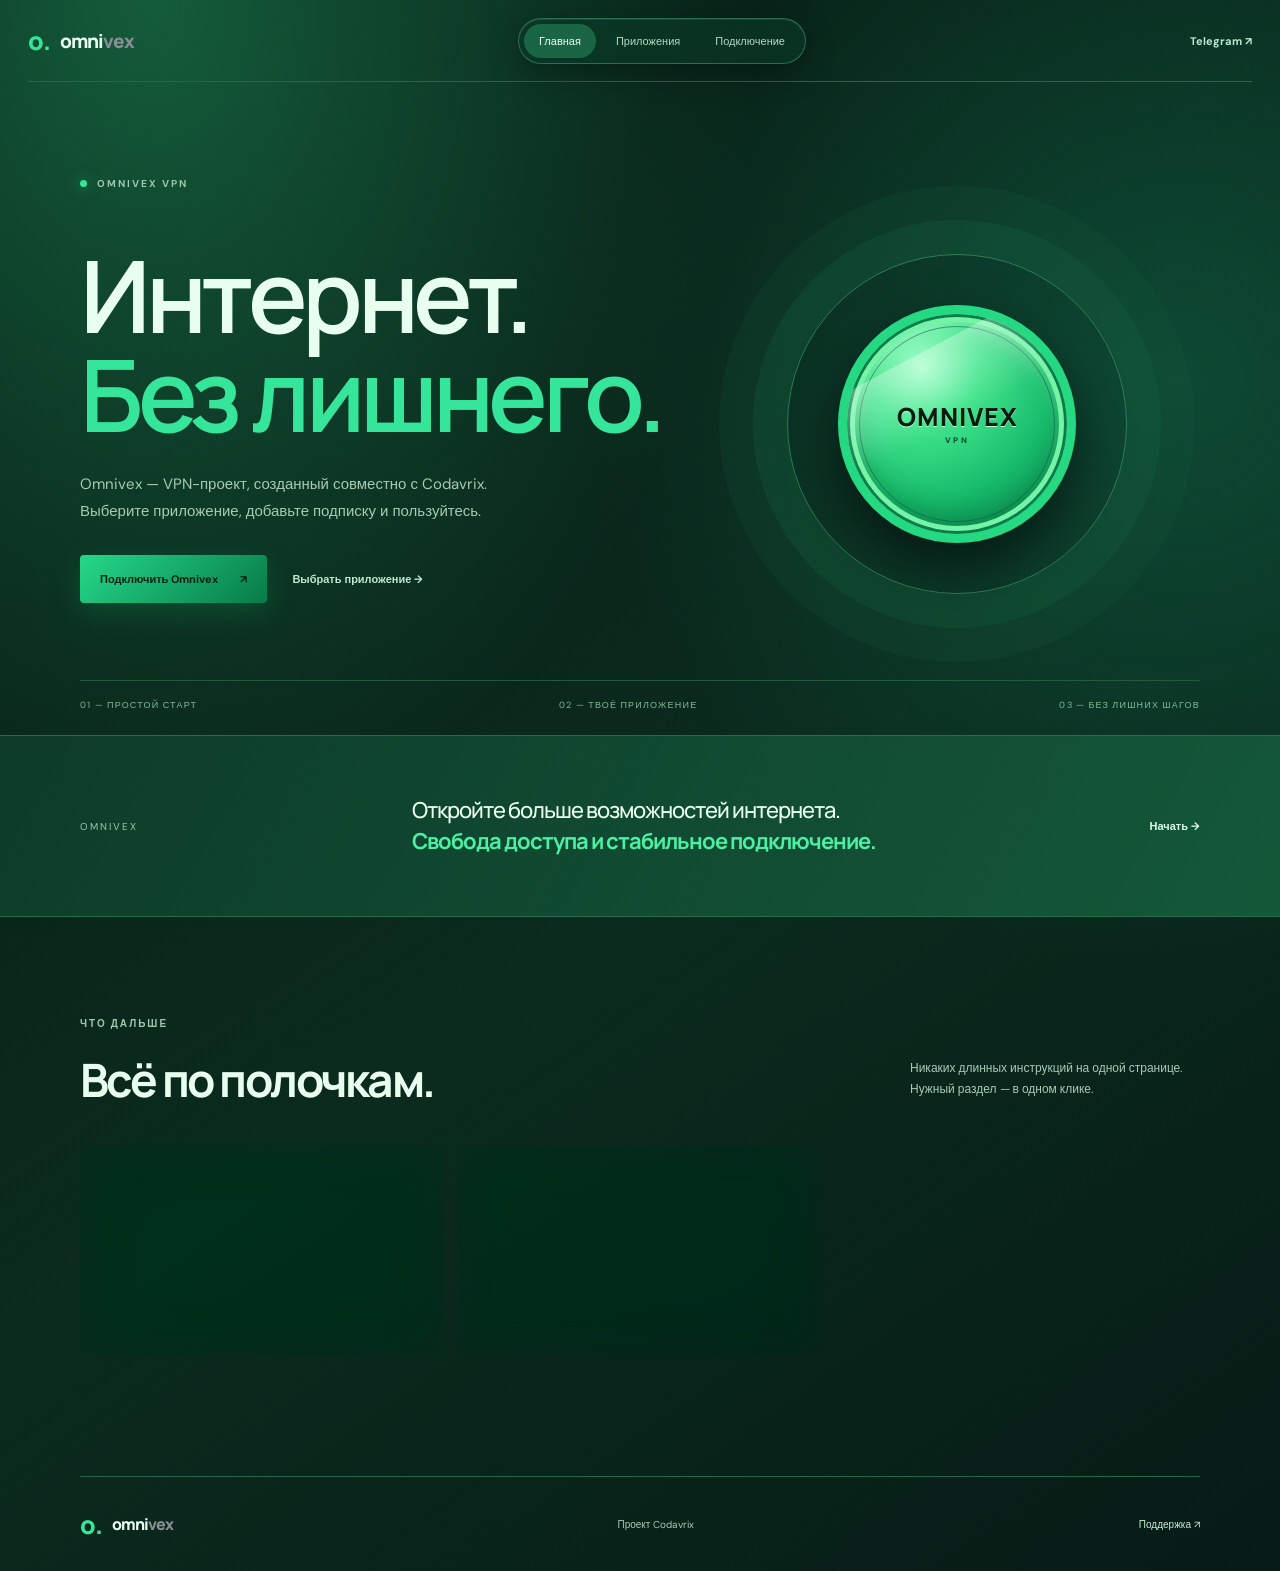
==== commit 8c91fda4: "Fix cached stylesheet for Omnivex coin" ====
--- a/index.html
+++ b/index.html
@@ -1,2 +1,2 @@
 <!doctype html>
-<html lang="ru"><head><meta charset="utf-8"><meta name="viewport" content="width=device-width,initial-scale=1"><meta name="theme-color" content="#f3f1ec"><meta name="description" content="Omnivex VPN — свобода доступа к интернету и стабильное подключение."><title>Omnivex</title><link rel="preconnect" href="https://fonts.googleapis.com"><link rel="preconnect" href="https://fonts.gstatic.com" crossorigin><link href="https://fonts.googleapis.com/css2?family=DM+Sans:wght@400;500;600;700&family=Manrope:wght@400;500;600;700;800&display=swap" rel="stylesheet"><link rel="stylesheet" href="style.css"><script src="script.js" defer></script></head><body><header class="header"><a class="brand" href="index.html"><span class="brand-icon">o.</span><span>omni<span>vex</span></span></a><button class="nav-toggle" aria-label="Открыть меню" aria-expanded="false">☰</button><nav class="nav"><a href="index.html">Главная</a><a href="apps.html">Приложения</a><a href="setup.html">Подключение</a></nav><a class="nav-telegram" href="https://t.me/OmnivexVPN" target="_blank" rel="noreferrer">Telegram ↗</a></header><main><section class="home-hero wrap"><div class="eyebrow"><span></span> OMNIVEX VPN</div><div class="hero-grid"><div><h1>Интернет.<br><em>Без лишнего.</em></h1><p class="lead">Omnivex — VPN-проект, созданный совместно с Codavrix. Выберите приложение, добавьте подписку и пользуйтесь.</p><div class="actions"><a class="btn btn-dark" href="setup.html">Подключить Omnivex <b>↗</b></a><a class="plain-link" href="apps.html">Выбрать приложение →</a></div></div><div class="hero-art coin-stage"><div class="coin-orbit"></div><div class="brand-coin" aria-label="Вращающаяся 3D-монета Omnivex"><div class="coin-face coin-front"><span class="coin-name">OMNIVEX</span><span class="coin-sub">VPN</span></div><div class="coin-face coin-back"><span class="coin-name">OMNIVEX</span><span class="coin-sub">FREEDOM ONLINE</span></div></div></div></div><div class="hero-meta"><span>01 — ПРОСТОЙ СТАРТ</span><span>02 — ТВОЁ ПРИЛОЖЕНИЕ</span><span>03 — БЕЗ ЛИШНИХ ШАГОВ</span></div></section><section class="intro-band"><div class="wrap band-inner"><span>OMNIVEX</span><p>Откройте больше возможностей интернета.<br><strong>Свобода доступа и стабильное подключение.</strong></p><a href="setup.html">Начать →</a></div></section><section class="wrap home-sections"><div class="section-top"><div><span class="eyebrow plain">ЧТО ДАЛЬШЕ</span><h2>Всё по полочкам.</h2></div><p>Никаких длинных инструкций на одной странице. Нужный раздел — в одном клике.</p></div><div class="route-grid"><a class="route-card" href="apps.html"><span>01 / APPS</span><h3>Приложения</h3><p>Ссылки на загрузку и рекомендации.</p><b>↗</b></a><a class="route-card" href="setup.html"><span>02 / SETUP</span><h3>Быстрый импорт</h3><p>Добавьте подписку за несколько шагов.</p><b>↗</b></a></div></section></main><footer class="footer"><a class="brand" href="index.html"><span class="brand-icon">o.</span><span>omni<span>vex</span></span></a><span>Проект Codavrix</span><a href="https://t.me/OmnivexVPN" target="_blank" rel="noreferrer">Поддержка ↗</a></footer></body></html>+<html lang="ru"><head><meta charset="utf-8"><meta name="viewport" content="width=device-width,initial-scale=1"><meta name="theme-color" content="#f3f1ec"><meta name="description" content="Omnivex VPN — свобода доступа к интернету и стабильное подключение."><title>Omnivex</title><link rel="preconnect" href="https://fonts.googleapis.com"><link rel="preconnect" href="https://fonts.gstatic.com" crossorigin><link href="https://fonts.googleapis.com/css2?family=DM+Sans:wght@400;500;600;700&family=Manrope:wght@400;500;600;700;800&display=swap" rel="stylesheet"><link rel="stylesheet" href="style.css?v=omnivex-coin-2"><script src="script.js" defer></script></head><body><header class="header"><a class="brand" href="index.html"><span class="brand-icon">o.</span><span>omni<span>vex</span></span></a><button class="nav-toggle" aria-label="Открыть меню" aria-expanded="false">☰</button><nav class="nav"><a href="index.html">Главная</a><a href="apps.html">Приложения</a><a href="setup.html">Подключение</a></nav><a class="nav-telegram" href="https://t.me/OmnivexVPN" target="_blank" rel="noreferrer">Telegram ↗</a></header><main><section class="home-hero wrap"><div class="eyebrow"><span></span> OMNIVEX VPN</div><div class="hero-grid"><div><h1>Интернет.<br><em>Без лишнего.</em></h1><p class="lead">Omnivex — VPN-проект, созданный совместно с Codavrix. Выберите приложение, добавьте подписку и пользуйтесь.</p><div class="actions"><a class="btn btn-dark" href="setup.html">Подключить Omnivex <b>↗</b></a><a class="plain-link" href="apps.html">Выбрать приложение →</a></div></div><div class="hero-art coin-stage"><div class="coin-orbit"></div><div class="brand-coin" aria-label="Вращающаяся 3D-монета Omnivex"><div class="coin-face coin-front"><span class="coin-name">OMNIVEX</span><span class="coin-sub">VPN</span></div><div class="coin-face coin-back"><span class="coin-name">OMNIVEX</span><span class="coin-sub">FREEDOM ONLINE</span></div></div></div></div><div class="hero-meta"><span>01 — ПРОСТОЙ СТАРТ</span><span>02 — ТВОЁ ПРИЛОЖЕНИЕ</span><span>03 — БЕЗ ЛИШНИХ ШАГОВ</span></div></section><section class="intro-band"><div class="wrap band-inner"><span>OMNIVEX</span><p>Откройте больше возможностей интернета.<br><strong>Свобода доступа и стабильное подключение.</strong></p><a href="setup.html">Начать →</a></div></section><section class="wrap home-sections"><div class="section-top"><div><span class="eyebrow plain">ЧТО ДАЛЬШЕ</span><h2>Всё по полочкам.</h2></div><p>Никаких длинных инструкций на одной странице. Нужный раздел — в одном клике.</p></div><div class="route-grid"><a class="route-card" href="apps.html"><span>01 / APPS</span><h3>Приложения</h3><p>Ссылки на загрузку и рекомендации.</p><b>↗</b></a><a class="route-card" href="setup.html"><span>02 / SETUP</span><h3>Быстрый импорт</h3><p>Добавьте подписку за несколько шагов.</p><b>↗</b></a></div></section></main><footer class="footer"><a class="brand" href="index.html"><span class="brand-icon">o.</span><span>omni<span>vex</span></span></a><span>Проект Codavrix</span><a href="https://t.me/OmnivexVPN" target="_blank" rel="noreferrer">Поддержка ↗</a></footer></body></html>
--- a/style.css
+++ b/style.css
@@ -103,3 +103,18 @@
  .nav{background:#0c3526f2;border-color:#347b58;box-shadow:0 15px 35px #0008}
  .band-inner{color:#e8fff0}
 }
+
+
+/* 3D Omnivex emerald coin */
+.coin-stage{perspective:1100px;isolation:isolate}
+.coin-orbit{position:absolute;width:340px;height:340px;border:1px solid #2e8057;border-radius:50%;box-shadow:0 0 0 34px #1a6a4438,0 0 0 68px #1a6a4420}
+.brand-coin{position:relative;width:238px;height:238px;transform-style:preserve-3d;animation:omnivex-coin-spin 7s linear infinite;filter:drop-shadow(0 24px 26px #0008)}
+.coin-face{position:absolute;inset:0;border-radius:50%;display:flex;flex-direction:column;align-items:center;justify-content:center;gap:7px;overflow:hidden;backface-visibility:hidden;-webkit-backface-visibility:hidden;color:#061b12;background:radial-gradient(circle at 34% 24%,#a5ffc9 0,#43e68d 25%,#16b96a 62%,#087a45 100%);border:9px solid #24d982;box-shadow:inset 0 0 0 3px #0a7d49,inset 0 0 0 8px #75f4a7,inset 0 12px 22px #ffffff50,inset 0 -18px 25px #00552e55}
+.coin-face:before{content:"";position:absolute;inset:12px;border:1px solid #075b36;border-radius:50%;opacity:.55}
+.coin-front:after,.coin-back:after{content:"";position:absolute;width:145%;height:35%;top:10%;left:-20%;transform:rotate(-28deg);background:linear-gradient(180deg,#ffffff50,#ffffff00);pointer-events:none}
+.coin-back{transform:rotateY(180deg)}
+.coin-name{font:800 25px/1 var(--font);letter-spacing:.04em;z-index:1;text-shadow:0 1px #b8ffd2}
+.coin-sub{font:800 8px/1 var(--body);letter-spacing:.28em;z-index:1;color:#064b2c}
+@keyframes omnivex-coin-spin{from{transform:rotateY(0deg) rotateX(-8deg)}to{transform:rotateY(360deg) rotateX(-8deg)}}
+@media(max-width:760px){.coin-orbit{width:260px;height:260px}.brand-coin{width:190px;height:190px}.coin-name{font-size:21px}}
+@media(prefers-reduced-motion:reduce){.brand-coin{animation:none;transform:rotateY(-18deg)}}
